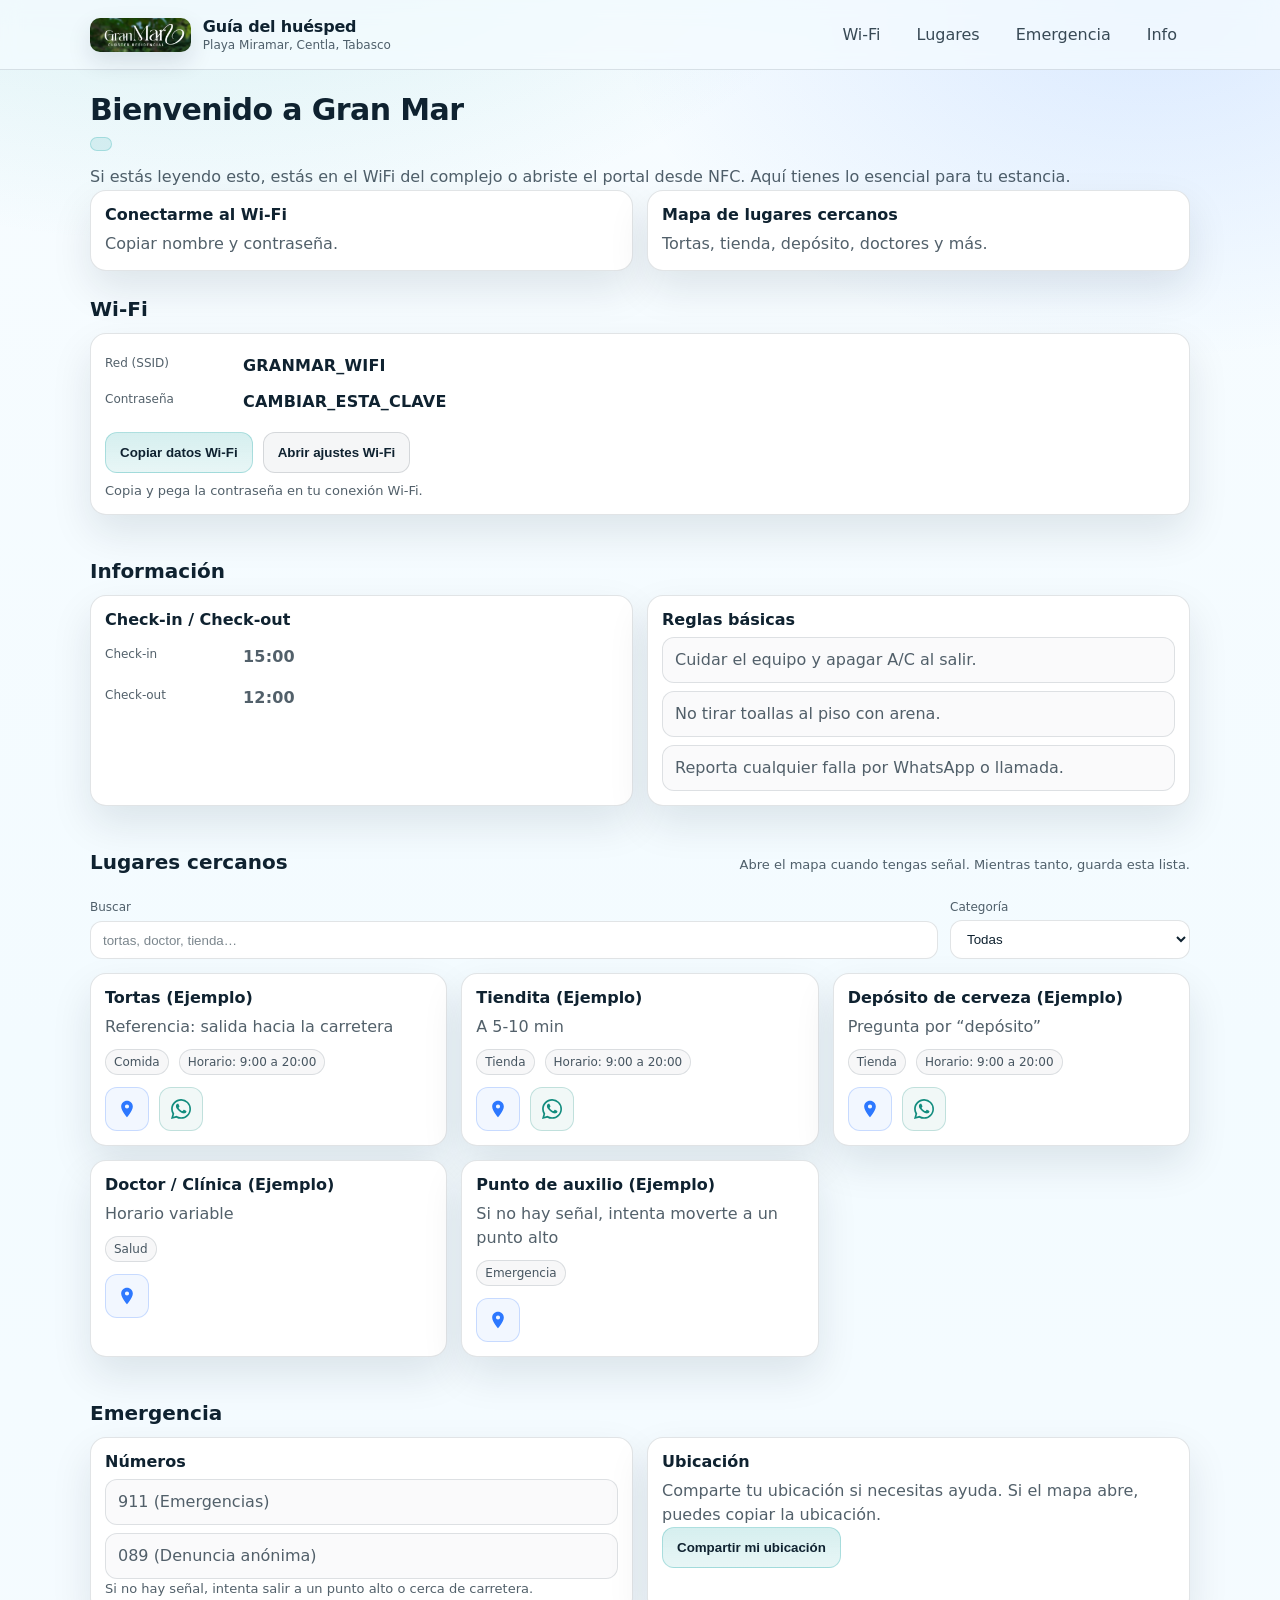
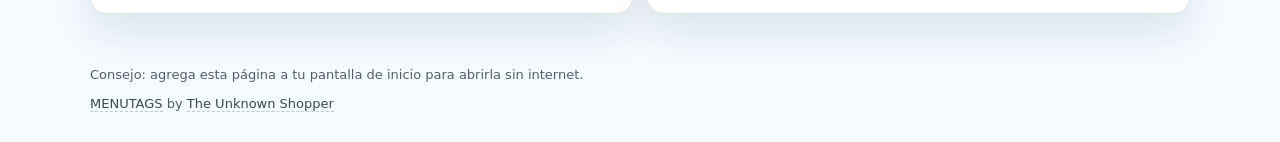
==== index.html @ a17c612d "¨1st¨" ====
<!doctype html>
<html lang="es">
  <head>
    <meta charset="UTF-8" />
    <meta name="viewport" content="width=device-width, initial-scale=1" />
    <meta name="theme-color" content="#0b1f2a" />
    <title>Gran Mar | Guía del Huésped</title>
    <link rel="manifest" href="./manifest.webmanifest" />
    <link rel="stylesheet" href="./style.css" />
  </head>
  <body>
    <header class="topbar">
      <div class="container">
        <div class="brand">
          <img class="brand__logo" src="./img/logo.png" alt="Gran Mar" />
          <div class="brand__text">
            <div class="brand__title">Guía del huésped</div>
            <div class="brand__subtitle">Playa Miramar, Centla, Tabasco</div>
          </div>
        </div>
        <nav class="nav">
          <a href="#wifi">Wi-Fi</a>
          <a href="#lugares">Lugares</a>
          <a href="#emergencia">Emergencia</a>
          <a href="#info">Info</a>
        </nav>
      </div>
    </header>

    <main class="container">
      <section class="hero" aria-label="Bienvenida">
        <h1>Bienvenido a Gran Mar</h1>
        <div id="roomBadge" class="badge" hidden></div>
        <p>
          Si estás leyendo esto, estás en el WiFi del complejo o abriste el portal desde NFC.
          Aquí tienes lo esencial para tu estancia.
        </p>
        <div class="grid grid--2">
          <a class="card card--cta" href="#wifi">
            <div class="card__title">Conectarme al Wi-Fi</div>
            <div class="card__text">Copiar nombre y contraseña.</div>
          </a>
          <a class="card card--cta" href="#lugares">
            <div class="card__title">Mapa de lugares cercanos</div>
            <div class="card__text">Tortas, tienda, depósito, doctores y más.</div>
          </a>
        </div>
      </section>

      <section id="wifi" class="section" aria-label="Wi-Fi">
        <h2>Wi-Fi</h2>
        <div class="card">
          <div>
            <div class="kv">
              <div class="kv__k">Red (SSID)</div>
              <div class="kv__v" id="wifiSsid">GRANMAR_WIFI</div>
            </div>
            <div class="kv">
              <div class="kv__k">Contraseña</div>
              <div class="kv__v" id="wifiPass">CAMBIAR_ESTA_CLAVE</div>
            </div>
            <div class="actions">
              <button class="btn" id="copyWifiBtn" type="button">Copiar datos Wi‑Fi</button>
              <button class="btn btn--secondary" id="openWifiSettingsBtn" type="button">Abrir ajustes Wi‑Fi</button>
            </div>
            <div class="muted" id="wifiHint">
              Copia y pega la contraseña en tu conexión Wi‑Fi.
            </div>
          </div>
        </div>
      </section>

      <section id="info" class="section" aria-label="Información">
        <h2>Información</h2>
        <div class="grid grid--2">
          <div class="card">
            <div class="card__title">Check‑in / Check‑out</div>
            <div class="card__text">
              <div class="kv">
                <div class="kv__k">Check‑in</div>
                <div class="kv__v">15:00</div>
              </div>
              <div class="kv">
                <div class="kv__k">Check‑out</div>
                <div class="kv__v">12:00</div>
              </div>
            </div>
          </div>
          <div class="card">
            <div class="card__title">Reglas básicas</div>
            <div class="card__text">
              <div class="list">
                <div class="list__item">Cuidar el equipo y apagar A/C al salir.</div>
                <div class="list__item">No tirar toallas al piso con arena.</div>
                <div class="list__item">Reporta cualquier falla por WhatsApp o llamada.</div>
              </div>
            </div>
          </div>
        </div>
      </section>

      <section id="lugares" class="section" aria-label="Lugares cercanos">
        <div class="section__head">
          <h2>Lugares cercanos</h2>
          <div class="muted">Abre el mapa cuando tengas señal. Mientras tanto, guarda esta lista.</div>
        </div>

        <div class="controls">
          <label class="control">
            <span class="control__label">Buscar</span>
            <input id="searchInput" type="search" placeholder="tortas, doctor, tienda…" autocomplete="off" />
          </label>
          <label class="control">
            <span class="control__label">Categoría</span>
            <select id="categorySelect">
              <option value="">Todas</option>
            </select>
          </label>
        </div>

        <div id="placesList" class="grid grid--cards" aria-live="polite"></div>
      </section>

      <section id="emergencia" class="section" aria-label="Emergencia">
        <h2>Emergencia</h2>
        <div class="grid grid--2">
          <div class="card">
            <div class="card__title">Números</div>
            <div class="card__text">
              <div class="list">
                <a class="list__item" href="tel:911">911 (Emergencias)</a>
                <a class="list__item" href="tel:089">089 (Denuncia anónima)</a>
              </div>
            </div>
            <div class="muted">Si no hay señal, intenta salir a un punto alto o cerca de carretera.</div>
          </div>
          <div class="card">
            <div class="card__title">Ubicación</div>
            <div class="card__text">
              Comparte tu ubicación si necesitas ayuda. Si el mapa abre, puedes copiar la ubicación.
            </div>
            <button class="btn" id="shareLocationBtn" type="button">Compartir mi ubicación</button>
            <div class="muted" id="shareLocationHint"></div>
          </div>
        </div>
      </section>

      <footer class="footer">
        <div class="muted">
          Consejo: agrega esta página a tu pantalla de inicio para abrirla sin internet.
        </div>
        <div class="muted footer__credits">
          <a href="https://menutags.unknownshoppers.com" target="_blank" rel="noreferrer">MENUTAGS</a>
          by
          <a href="https://unknownshoppers.com" target="_blank" rel="noreferrer">The Unknown Shopper</a>
        </div>
      </footer>
    </main>

    <script src="./script.js"></script>
  </body>
</html>
---- style.css ----
* {
    margin: 0;
    padding: 0;
    box-sizing: border-box;
}

:root {
  --bg: #f5fbff;
  --panel: #ffffff;
  --text: #0f2230;
  --muted: rgba(15, 34, 48, 0.72);
  --border: rgba(15, 34, 48, 0.12);
  --shadow: 0 18px 40px rgba(2, 28, 48, 0.10);
  --radius: 16px;
  --accent: #1aa6a6;
  --accent2: #2d78ff;
  --accentSoft: rgba(26, 166, 166, 0.12);
}

html, body {
  margin: 0;
  padding: 0;
  font-family: ui-sans-serif, system-ui, -apple-system, Segoe UI, Roboto, Helvetica, Arial;
  background:
    radial-gradient(1200px 700px at 15% -10%, rgba(26, 166, 166, 0.18), transparent 60%),
    radial-gradient(900px 600px at 90% 0%, rgba(45, 120, 255, 0.14), transparent 60%),
    linear-gradient(180deg, #f7fcff, #f3fbff 60%, #f5fbff);
  color: var(--text);
}

body {
  position: relative;
  overflow-x: hidden;
}

body::before,
body::after {
  content: "";
  position: fixed;
  inset: -20vmax;
  z-index: -1;
  pointer-events: none;
  will-change: transform, border-radius;
  filter: blur(40px);
  opacity: 0.55;
}

body::before {
  background: radial-gradient(circle at 30% 30%, rgba(26, 166, 166, 0.55), transparent 55%),
    radial-gradient(circle at 70% 60%, rgba(45, 120, 255, 0.42), transparent 55%);
  animation: morphA 18s ease-in-out infinite;
}

body::after {
  background: radial-gradient(circle at 40% 70%, rgba(255, 189, 89, 0.45), transparent 55%),
    radial-gradient(circle at 80% 20%, rgba(26, 166, 166, 0.35), transparent 55%);
  animation: morphB 22s ease-in-out infinite;
  opacity: 0.35;
}

@keyframes morphA {
  0% {
    transform: translate3d(-4%, -2%, 0) scale(0.98) rotate(0deg);
    border-radius: 42% 58% 62% 38% / 40% 35% 65% 60%;
  }
  35% {
    transform: translate3d(6%, 2%, 0) scale(1.05) rotate(10deg);
    border-radius: 60% 40% 34% 66% / 55% 62% 38% 45%;
  }
  70% {
    transform: translate3d(2%, 7%, 0) scale(1.02) rotate(-6deg);
    border-radius: 35% 65% 58% 42% / 58% 40% 60% 42%;
  }
  100% {
    transform: translate3d(-4%, -2%, 0) scale(0.98) rotate(0deg);
    border-radius: 42% 58% 62% 38% / 40% 35% 65% 60%;
  }
}

@keyframes morphB {
  0% {
    transform: translate3d(8%, 6%, 0) scale(1.02) rotate(0deg);
    border-radius: 58% 42% 45% 55% / 55% 40% 60% 45%;
  }
  45% {
    transform: translate3d(-2%, 3%, 0) scale(1.07) rotate(-12deg);
    border-radius: 40% 60% 62% 38% / 42% 60% 40% 58%;
  }
  80% {
    transform: translate3d(4%, -4%, 0) scale(1.03) rotate(8deg);
    border-radius: 62% 38% 40% 60% / 60% 48% 52% 40%;
  }
  100% {
    transform: translate3d(8%, 6%, 0) scale(1.02) rotate(0deg);
    border-radius: 58% 42% 45% 55% / 55% 40% 60% 45%;
  }
}

@media (prefers-reduced-motion: reduce) {
  body::before,
  body::after {
    animation: none;
  }
}

a { color: inherit; }

.container {
  width: min(1100px, calc(100% - 32px));
  margin: 0 auto;
}

@supports (padding: max(0px)) {
  .container {
    width: min(
      1100px,
      calc(100% - max(16px, env(safe-area-inset-left)) - max(16px, env(safe-area-inset-right)))
    );
  }
}

.topbar {
  position: sticky;
  top: 0;
  z-index: 10;
  backdrop-filter: blur(10px);
  background: rgba(245, 251, 255, 0.75);
  border-bottom: 1px solid var(--border);
}

.topbar .container {
  display: flex;
  align-items: center;
  justify-content: space-between;
  gap: 16px;
  padding: 14px 0;
}

@media (max-width: 620px) {
  .topbar .container {
    align-items: flex-start;
    flex-direction: column;
    gap: 10px;
    padding: 12px 0;
  }
}

.brand__title {
  font-weight: 850;
  letter-spacing: -0.2px;
  font-size: 16px;
}

.brand__subtitle {
  color: var(--muted);
  font-size: 12px;
  margin-top: 2px;
}

.brand {
  display: flex;
  align-items: center;
  gap: 12px;
}

.brand__text {
  display: grid;
}

.brand__logo {
  height: 34px;
  width: auto;
  border-radius: 10px;
  box-shadow: 0 10px 25px rgba(2, 28, 48, 0.12);
}

.nav {
  display: flex;
  gap: 10px;
  flex-wrap: wrap;
  justify-content: flex-end;
}

@media (max-width: 620px) {
  .nav {
    width: 100%;
    flex-wrap: nowrap;
    overflow-x: auto;
    -webkit-overflow-scrolling: touch;
    padding-bottom: 6px;
  }

  .nav a {
    white-space: nowrap;
  }
}

.nav a {
  text-decoration: none;
  padding: 10px 12px;
  border: 1px solid transparent;
  border-radius: 999px;
  color: rgba(15, 34, 48, 0.82);
}

.nav a:hover {
  border-color: var(--border);
  background: rgba(15, 34, 48, 0.04);
}

.hero { padding: 22px 0 4px; }

.hero h1 {
  margin: 0;
  font-size: 30px;
  letter-spacing: -0.6px;
}

.hero p {
  margin: 10px 0 0;
  color: var(--muted);
  line-height: 1.55;
}

.badge {
  display: inline-flex;
  align-items: center;
  justify-content: center;
  margin-top: 10px;
  padding: 6px 10px;
  border-radius: 999px;
  border: 1px solid rgba(26, 166, 166, 0.26);
  background: var(--accentSoft);
  font-weight: 800;
  letter-spacing: 0.2px;
  width: fit-content;
}

.section { padding: 22px 0; }

.section h2 {
  margin: 0 0 12px;
  font-size: 20px;
}

.section__head {
  display: flex;
  align-items: baseline;
  justify-content: space-between;
  gap: 12px;
  flex-wrap: wrap;
}

.grid {
  display: grid;
  gap: 14px;
}

.grid--2 { grid-template-columns: repeat(2, minmax(0, 1fr)); }
.grid--cards { grid-template-columns: repeat(3, minmax(0, 1fr)); }

@media (max-width: 860px) {
  .grid--cards { grid-template-columns: repeat(2, minmax(0, 1fr)); }
}

@media (max-width: 620px) {
  .grid--2 { grid-template-columns: 1fr; }
  .grid--cards { grid-template-columns: 1fr; }
  .brand__subtitle { display: none; }
}

.card {
  display: block;
  text-decoration: none;
  border: 1px solid var(--border);
  background: var(--panel);
  border-radius: var(--radius);
  box-shadow: var(--shadow);
  padding: 14px;
}

@media (max-width: 620px) {
  .card {
    padding: 14px;
  }
}

.card--cta {
  position: relative;
  overflow: hidden;
}

.card--cta:hover {
  border-color: rgba(26, 166, 166, 0.45);
  box-shadow: 0 22px 50px rgba(2, 28, 48, 0.12);
}

.card__title {
  font-weight: 750;
  font-size: 16px;
}

.card__text {
  margin-top: 8px;
  color: var(--muted);
  line-height: 1.5;
}

.muted {
  color: var(--muted);
  font-size: 13px;
  line-height: 1.5;
}

.center { text-align: center; }

.kv {
  display: grid;
  grid-template-columns: 130px 1fr;
  gap: 8px;
  padding: 8px 0;
  border-bottom: 1px dashed rgba(255, 255,  255, 0.12);
}

.kv:last-child { border-bottom: 0; }

.kv__k { color: var(--muted); font-size: 12px; }
.kv__v { font-weight: 700; letter-spacing: 0.2px; }

.controls {
  display: grid;
  grid-template-columns: 1fr 240px;
  gap: 12px;
  margin: 14px 0;
}

@media (max-width: 620px) {
  .controls { grid-template-columns: 1fr; }
}

.control { display: grid; gap: 6px; }
.control__label { color: var(--muted); font-size: 12px; }

input[type="search"], select {
  width: 100%;
  border: 1px solid var(--border);
  border-radius: 12px;
  padding: 10px 12px;
  background: #ffffff;
  color: var(--text);
  outline: none;
}

.actions {
  display: flex;
  gap: 10px;
  flex-wrap: wrap;
  margin: 12px 0 8px;
}

@media (max-width: 620px) {
  .actions {
    flex-direction: column;
    align-items: stretch;
  }
}

input[type="search"]::placeholder { color: rgba(15, 34, 48, 0.55); }

select option { color: #0b1f2a; }

.btn {
  appearance: none;
  border: 1px solid rgba(26, 166, 166, 0.28);
  background: linear-gradient(180deg, rgba(26, 166, 166, 0.18), rgba(26, 166, 166, 0.10));
  color: var(--text);
  padding: 12px 14px;
  border-radius: 12px;
  font-weight: 700;
  cursor: pointer;
}

@media (max-width: 620px) {
  .btn {
    width: 100%;
  }
}

.btn--secondary {
  border-color: rgba(15, 34, 48, 0.14);
  background: rgba(2, 28, 48, 0.04);
}

.btn:hover { border-color: rgba(57, 198, 198, 0.55); }

.list { display: grid; gap: 8px; }

.list__item {
  padding: 10px 12px;
  border: 1px solid var(--border);
  border-radius: 12px;
  text-decoration: none;
  background: rgba(2, 28, 48, 0.02);
}

@media (max-width: 620px) {
  .list__item {
    display: block;
    text-align: center;
    padding: 12px 14px;
  }
}

.list__item:hover { background: rgba(255, 255, 255, 0.06); }

.place__meta {
  display: flex;
  gap: 10px;
  flex-wrap: wrap;
  margin-top: 10px;
}

.place__actions {
  display: flex;
  gap: 10px;
  margin-top: 12px;
}

.icon-btn {
  display: inline-flex;
  align-items: center;
  justify-content: center;
  width: 44px;
  height: 44px;
  border-radius: 12px;
  border: 1px solid var(--border);
  background: rgba(2, 28, 48, 0.02);
  text-decoration: none;
  color: rgba(15, 34, 48, 0.85);
}

.icon-btn:hover {
  background: rgba(2, 28, 48, 0.04);
}

.icon-btn--wa {
  color: #128c7e;
  border-color: rgba(18, 140, 126, 0.22);
  background: rgba(18, 140, 126, 0.06);
}

.icon-btn--wa:hover {
  background: rgba(18, 140, 126, 0.10);
}

.icon-btn--maps {
  color: var(--accent2);
  border-color: rgba(45, 120, 255, 0.22);
  background: rgba(45, 120, 255, 0.06);
}

.icon-btn--maps:hover {
  background: rgba(45, 120, 255, 0.10);
}

@media (max-width: 620px) {
  .place__actions {
    gap: 12px;
  }

  .icon-btn {
    width: 52px;
    height: 52px;
  }
}

.tag {
  font-size: 12px;
  padding: 5px 8px;
  border-radius: 999px;
  border: 1px solid var(--border);
  background: rgba(2, 28, 48, 0.03);
  color: rgba(15, 34, 48, 0.76);
}

.footer {
  padding: 18px 0 28px;
  border-top: 1px solid rgba(255, 255, 255, 0.12);
  margin-top: 10px;
}

.footer__credits {
  margin-top: 10px;
}

.footer__credits a {
  color: rgba(15, 34, 48, 0.82);
  text-decoration: none;
  border-bottom: 1px dashed rgba(15, 34, 48, 0.22);
}

.footer__credits a:hover {
  border-bottom-color: rgba(15, 34, 48, 0.38);
}
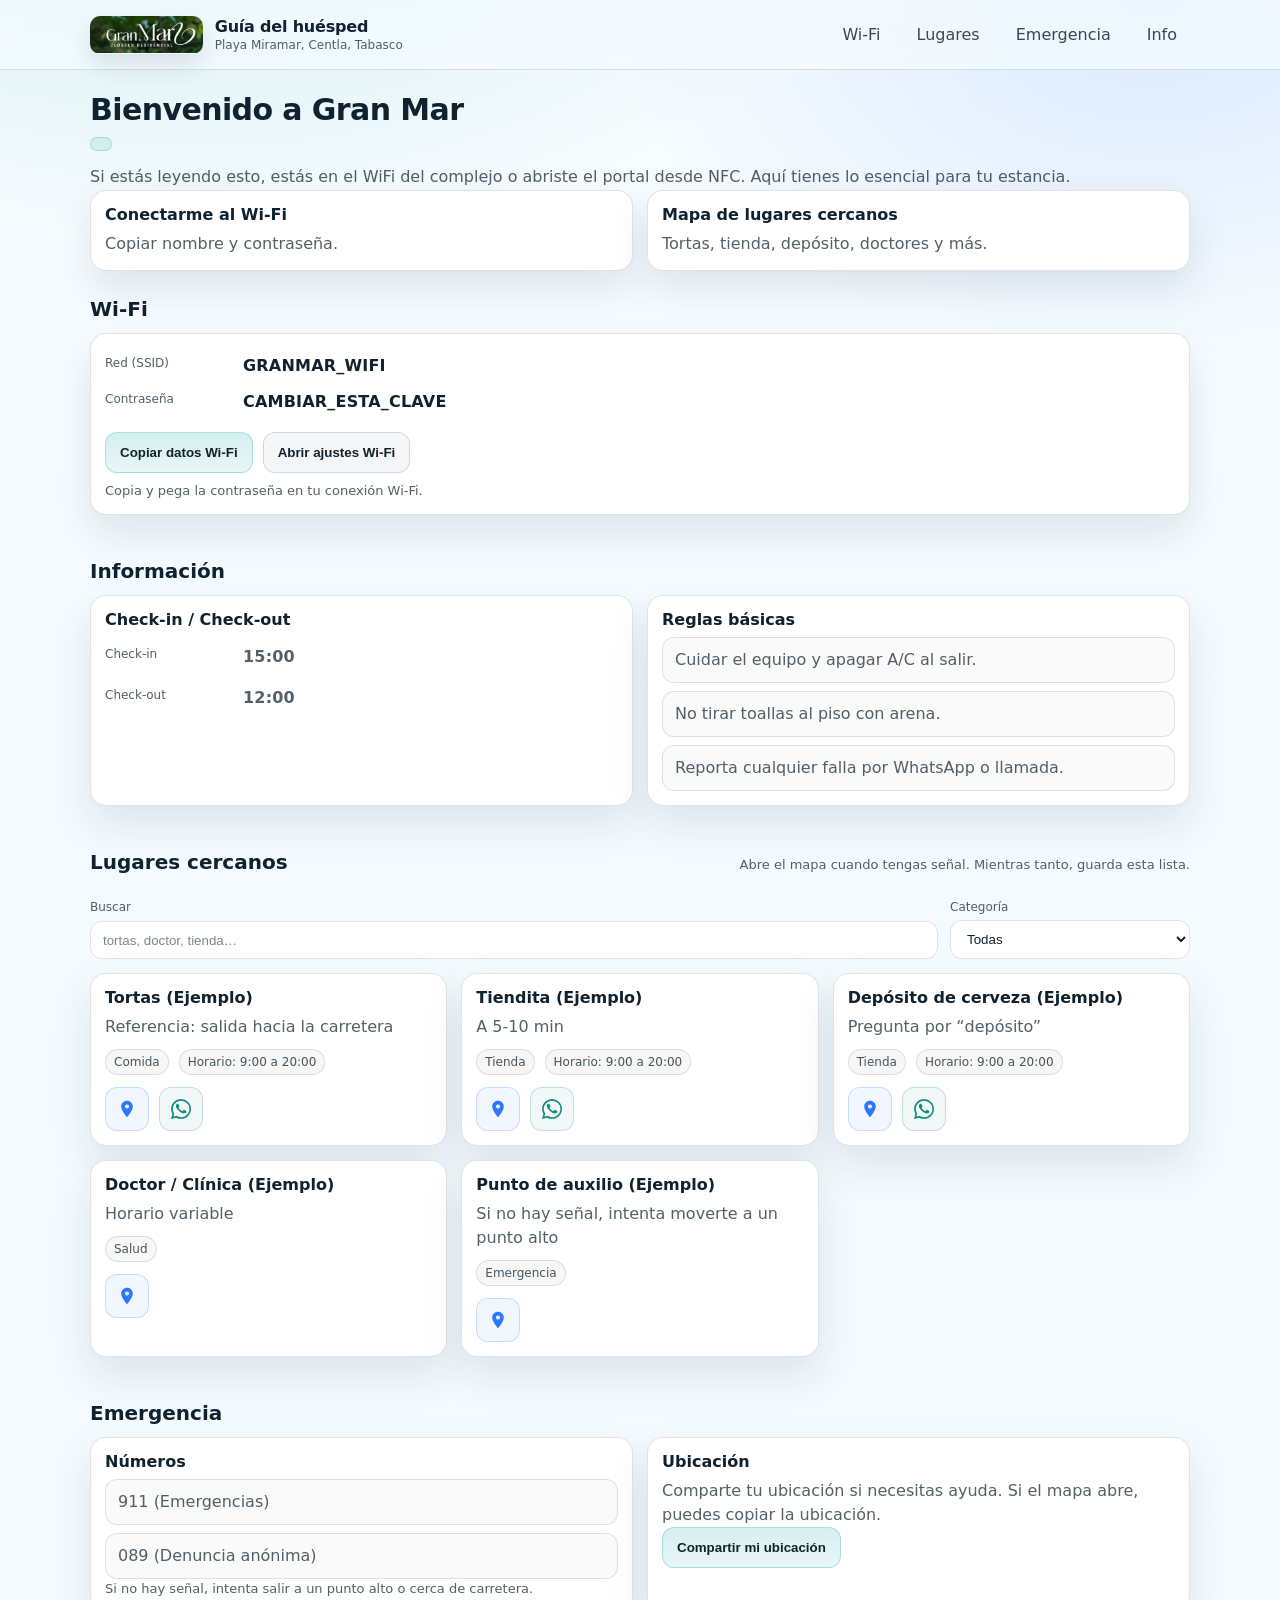
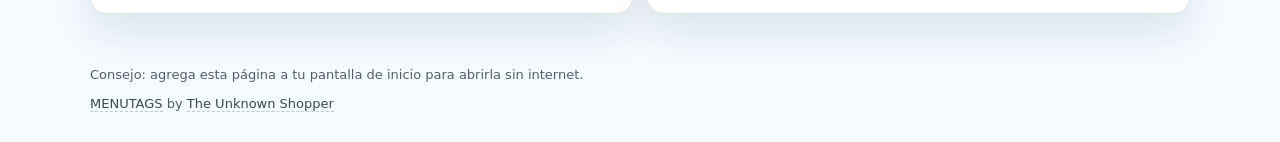
==== commit 04802243: "¨2nd¨" ====
--- a/index.html
+++ b/index.html
@@ -6,6 +6,17 @@
     <meta name="viewport" content="width=device-width, initial-scale=1" />
     <meta name="theme-color" content="#0b1f2a" />
     <title>Gran Mar | Guía del Huésped</title>
+
+    <meta property="og:title" content="Gran Mar | Guía del Huésped" />
+    <meta property="og:description" content="Información del huésped, Wi‑Fi y lugares cercanos." />
+    <meta property="og:type" content="website" />
+    <meta property="og:image" content="https://REEMPLAZAR-DOMINIO/img/logo.png" />
+    <meta property="og:url" content="https://REEMPLAZAR-DOMINIO/" />
+    <meta name="twitter:card" content="summary_large_image" />
+    <meta name="twitter:title" content="Gran Mar | Guía del Huésped" />
+    <meta name="twitter:description" content="Información del huésped, Wi‑Fi y lugares cercanos." />
+    <meta name="twitter:image" content="https://REEMPLAZAR-DOMINIO/img/logo.png" />
+
     <link rel="manifest" href="./manifest.webmanifest" />
     <link rel="stylesheet" href="./style.css" />
   </head>
--- a/style.css
+++ b/style.css
@@ -168,10 +168,22 @@
 }
 
 .brand__logo {
-  height: 34px;
+  height: clamp(28px, 5vw, 38px);
   width: auto;
+  max-width: 160px;
+  object-fit: contain;
   border-radius: 10px;
   box-shadow: 0 10px 25px rgba(2, 28, 48, 0.12);
+}
+
+@media (max-width: 620px) {
+  .brand {
+    width: 100%;
+  }
+
+  .brand__logo {
+    max-width: 220px;
+  }
 }
 
 .nav {
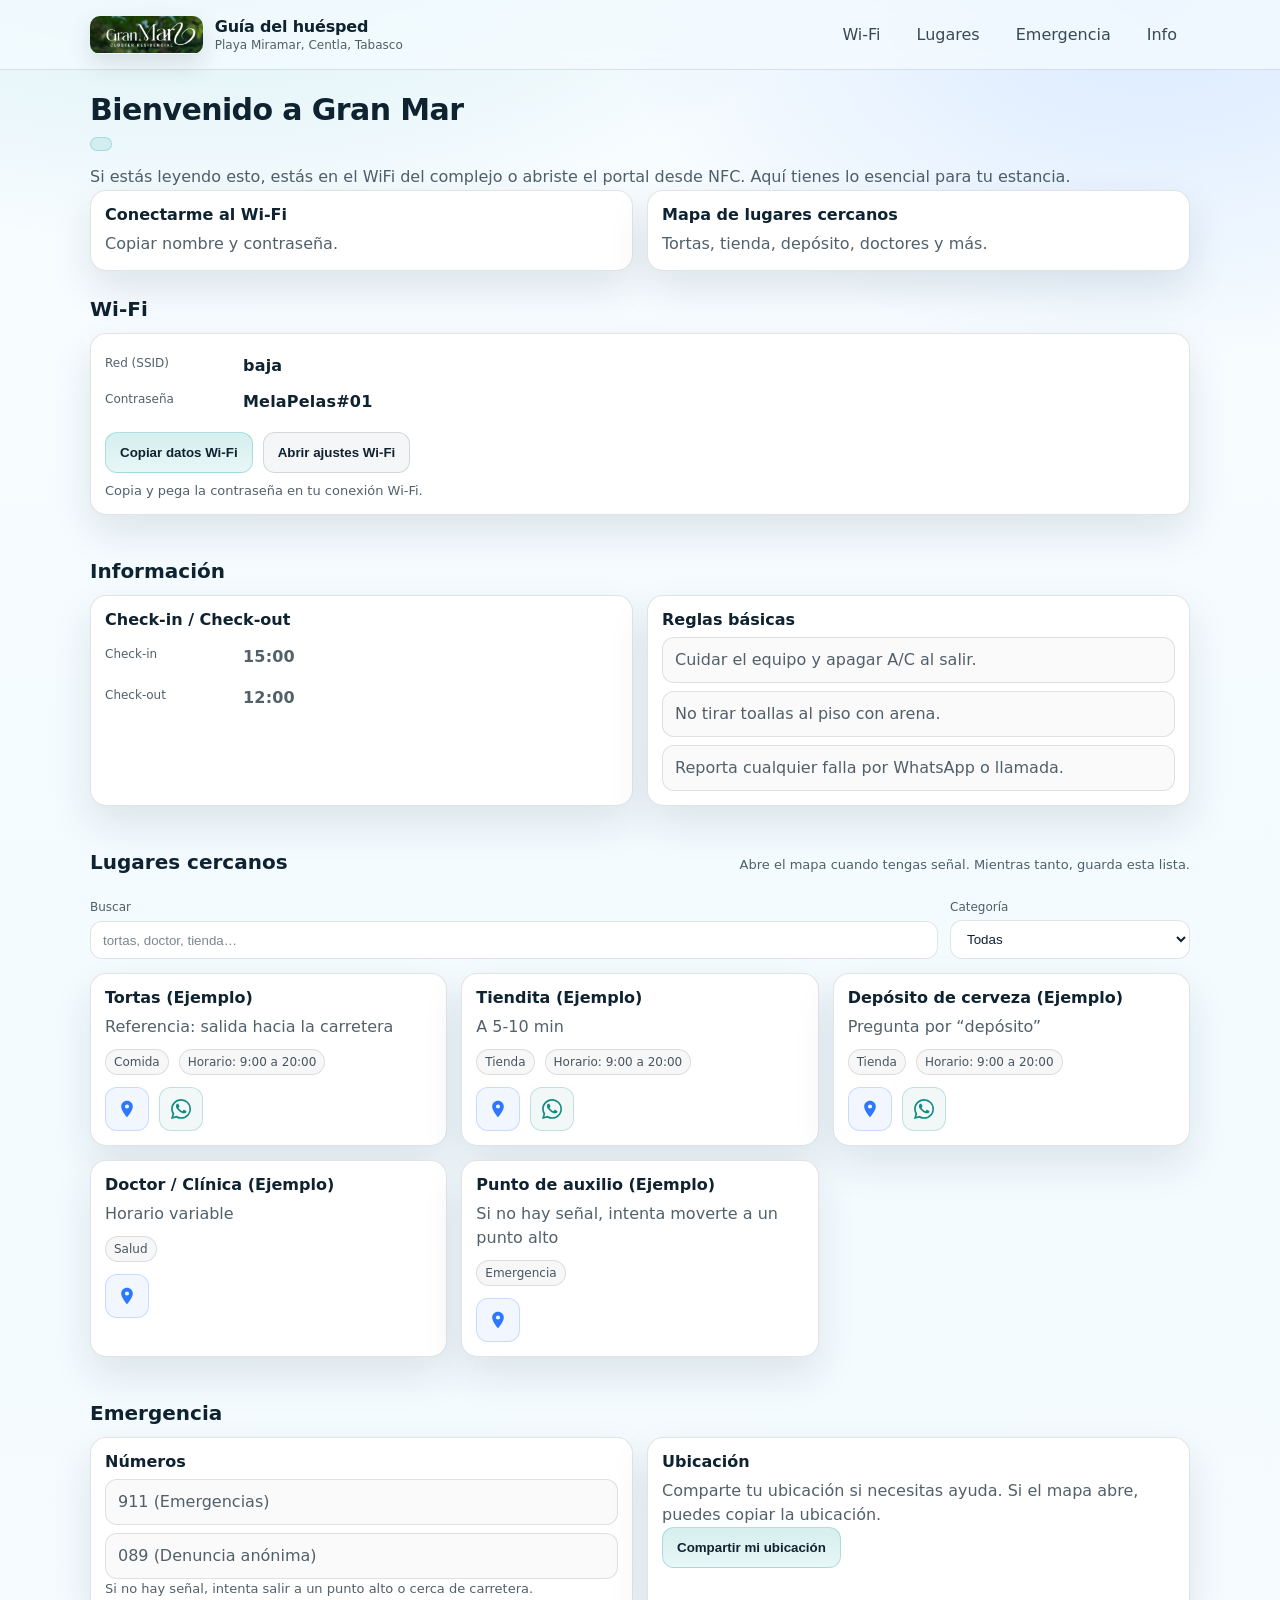
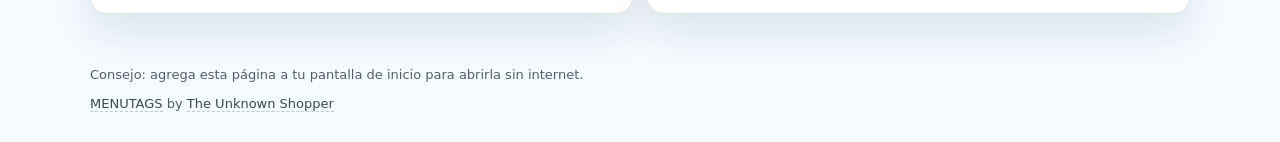
==== commit cc4cd689: "grnmr" ====
--- a/index.html
+++ b/index.html
@@ -65,11 +65,11 @@
           <div>
             <div class="kv">
               <div class="kv__k">Red (SSID)</div>
-              <div class="kv__v" id="wifiSsid">GRANMAR_WIFI</div>
+              <div class="kv__v" id="wifiSsid">baja</div>
             </div>
             <div class="kv">
               <div class="kv__k">Contraseña</div>
-              <div class="kv__v" id="wifiPass">CAMBIAR_ESTA_CLAVE</div>
+              <div class="kv__v" id="wifiPass">MelaPelas#01</div>
             </div>
             <div class="actions">
               <button class="btn" id="copyWifiBtn" type="button">Copiar datos Wi‑Fi</button>
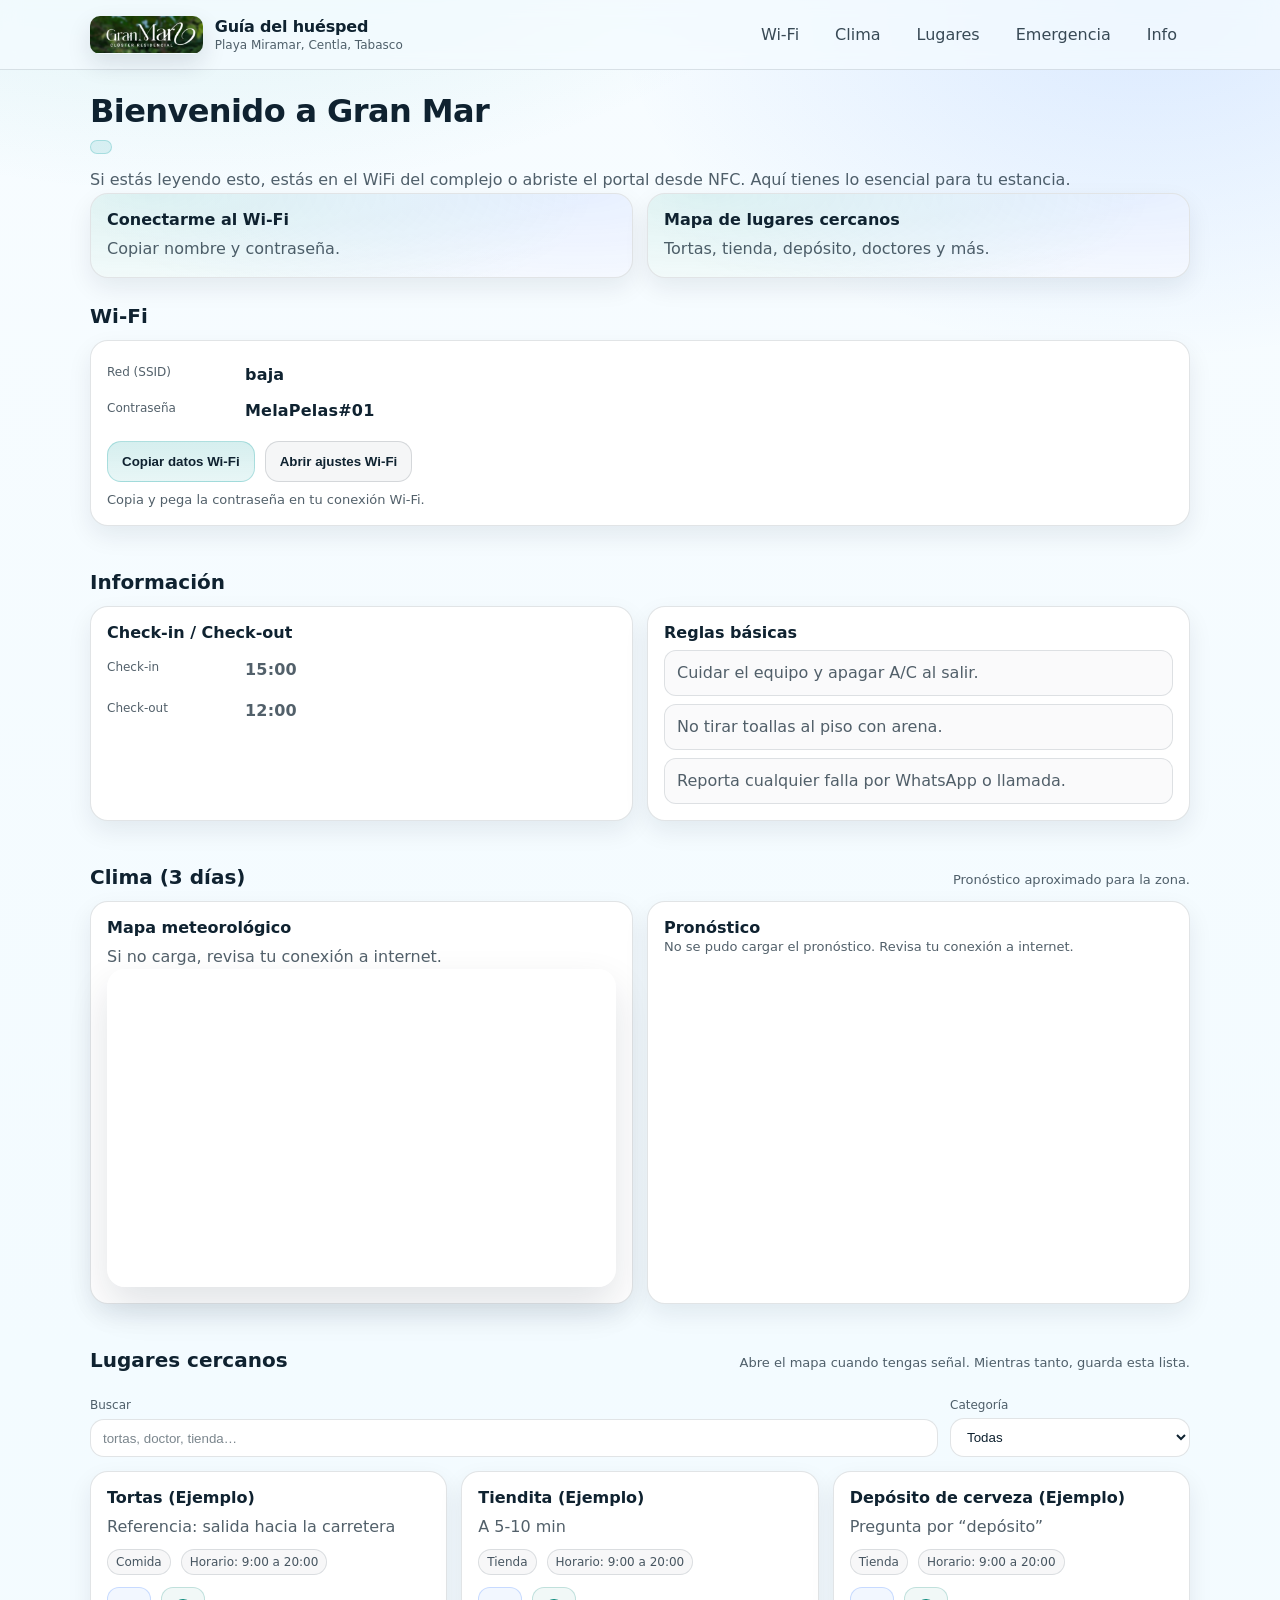
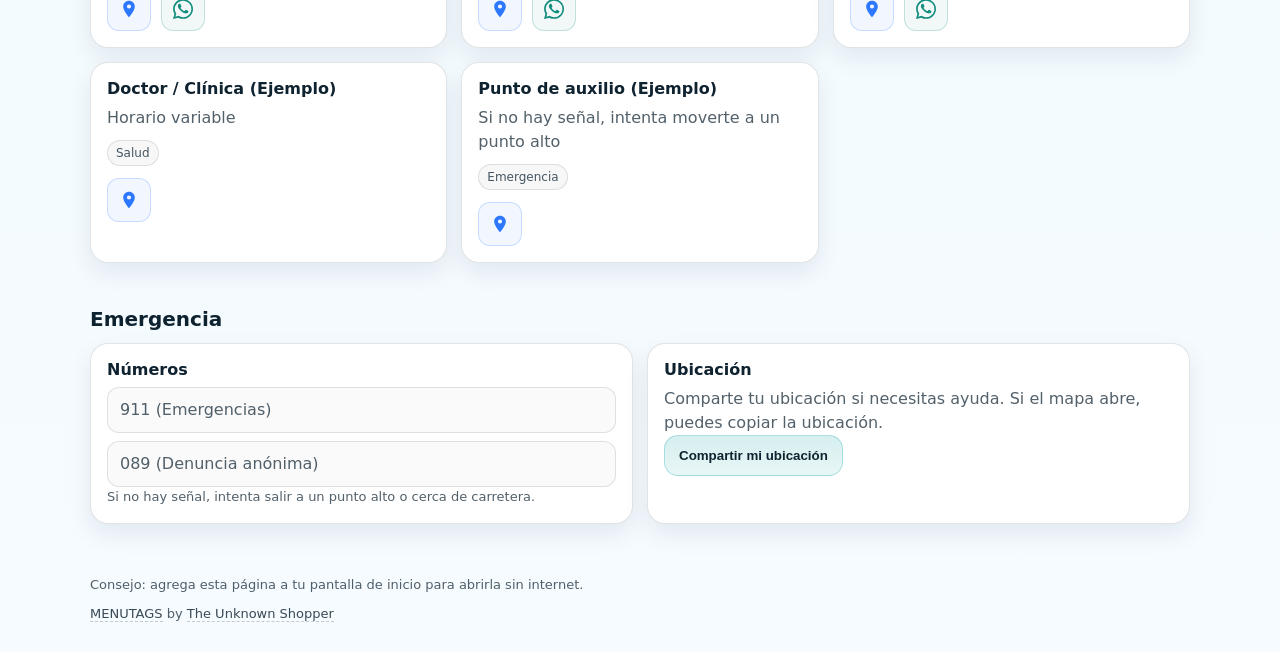
==== commit b1fdf07c: "¨modif¨" ====
--- a/index.html
+++ b/index.html
@@ -10,17 +10,18 @@
     <meta property="og:title" content="Gran Mar | Guía del Huésped" />
     <meta property="og:description" content="Información del huésped, Wi‑Fi y lugares cercanos." />
     <meta property="og:type" content="website" />
-    <meta property="og:image" content="https://REEMPLAZAR-DOMINIO/img/logo.png" />
-    <meta property="og:url" content="https://REEMPLAZAR-DOMINIO/" />
+    <meta property="og:image" content="https://unknownshopper.github.io/granmar/img/insti02.jpeg" />
+    <meta property="og:url" content="https://unknownshopper.github.io/granmar/" />
     <meta name="twitter:card" content="summary_large_image" />
     <meta name="twitter:title" content="Gran Mar | Guía del Huésped" />
     <meta name="twitter:description" content="Información del huésped, Wi‑Fi y lugares cercanos." />
-    <meta name="twitter:image" content="https://REEMPLAZAR-DOMINIO/img/logo.png" />
+    <meta name="twitter:image" content="https://unknownshopper.github.io/granmar/img/insti02.jpeg" />
 
     <link rel="manifest" href="./manifest.webmanifest" />
     <link rel="stylesheet" href="./style.css" />
   </head>
   <body>
+    <div class="parallax-bg" aria-hidden="true"></div>
     <header class="topbar">
       <div class="container">
         <div class="brand">
@@ -32,6 +33,7 @@
         </div>
         <nav class="nav">
           <a href="#wifi">Wi-Fi</a>
+          <a href="#clima">Clima</a>
           <a href="#lugares">Lugares</a>
           <a href="#emergencia">Emergencia</a>
           <a href="#info">Info</a>
@@ -107,6 +109,34 @@
                 <div class="list__item">Reporta cualquier falla por WhatsApp o llamada.</div>
               </div>
             </div>
+          </div>
+        </div>
+      </section>
+
+      <section id="clima" class="section" aria-label="Clima">
+        <div class="section__head">
+          <h2>Clima (3 días)</h2>
+          <div class="muted">Pronóstico aproximado para la zona.</div>
+        </div>
+
+        <div class="grid grid--2">
+          <div class="card">
+            <div class="card__title">Mapa meteorológico</div>
+            <div class="card__text">Si no carga, revisa tu conexión a internet.</div>
+            <div class="embed" aria-label="Mapa meteorológico">
+              <iframe
+                id="weatherMap"
+                title="Mapa meteorológico"
+                loading="lazy"
+                referrerpolicy="no-referrer"
+                allowfullscreen
+              ></iframe>
+            </div>
+          </div>
+          <div class="card">
+            <div class="card__title">Pronóstico</div>
+            <div id="weatherForecast" class="grid grid--cards"></div>
+            <div class="muted" id="weatherHint"></div>
           </div>
         </div>
       </section>
--- a/style.css
+++ b/style.css
@@ -11,7 +11,9 @@
   --muted: rgba(15, 34, 48, 0.72);
   --border: rgba(15, 34, 48, 0.12);
   --shadow: 0 18px 40px rgba(2, 28, 48, 0.10);
-  --radius: 16px;
+  --shadowSoft: 0 10px 24px rgba(2, 28, 48, 0.08);
+  --radius: 18px;
+  --radiusSm: 14px;
   --accent: #1aa6a6;
   --accent2: #2d78ff;
   --accentSoft: rgba(26, 166, 166, 0.12);
@@ -21,6 +23,8 @@
   margin: 0;
   padding: 0;
   font-family: ui-sans-serif, system-ui, -apple-system, Segoe UI, Roboto, Helvetica, Arial;
+  text-rendering: optimizeLegibility;
+  -webkit-font-smoothing: antialiased;
   background:
     radial-gradient(1200px 700px at 15% -10%, rgba(26, 166, 166, 0.18), transparent 60%),
     radial-gradient(900px 600px at 90% 0%, rgba(45, 120, 255, 0.14), transparent 60%),
@@ -31,6 +35,27 @@
 body {
   position: relative;
   overflow-x: hidden;
+}
+
+.parallax-bg {
+  position: fixed;
+  inset: -10vh 0 0 0;
+  z-index: -3;
+  pointer-events: none;
+  background-image:
+    linear-gradient(180deg, rgba(245, 251, 255, 0.78), rgba(245, 251, 255, 0.92) 55%, rgba(245, 251, 255, 0.98)),
+    url('./img/granmaratardecer.webp');
+  background-size: cover;
+  background-position: center;
+  filter: saturate(1.05) contrast(1.02);
+  transform: translate3d(0, 0, 0);
+  will-change: transform;
+}
+
+@media (prefers-reduced-motion: reduce) {
+  .parallax-bg {
+    will-change: auto;
+  }
 }
 
 body::before,
@@ -195,15 +220,25 @@
 
 @media (max-width: 620px) {
   .nav {
+    position: fixed;
+    left: 0;
+    right: 0;
+    bottom: 0;
     width: 100%;
-    flex-wrap: nowrap;
-    overflow-x: auto;
-    -webkit-overflow-scrolling: touch;
-    padding-bottom: 6px;
+    justify-content: space-around;
+    gap: 8px;
+    padding: 10px 12px;
+    background: rgba(245, 251, 255, 0.88);
+    border-top: 1px solid var(--border);
+    backdrop-filter: blur(12px);
   }
 
   .nav a {
     white-space: nowrap;
+  }
+
+  body {
+    padding-bottom: 76px;
   }
 }
 
@@ -224,7 +259,7 @@
 
 .hero h1 {
   margin: 0;
-  font-size: 30px;
+  font-size: 32px;
   letter-spacing: -0.6px;
 }
 
@@ -287,8 +322,8 @@
   border: 1px solid var(--border);
   background: var(--panel);
   border-radius: var(--radius);
-  box-shadow: var(--shadow);
-  padding: 14px;
+  box-shadow: var(--shadowSoft);
+  padding: 16px;
 }
 
 @media (max-width: 620px) {
@@ -300,6 +335,21 @@
 .card--cta {
   position: relative;
   overflow: hidden;
+}
+
+.card--cta::after {
+  content: "";
+  position: absolute;
+  inset: 0;
+  background: radial-gradient(900px 280px at 10% 0%, rgba(26, 166, 166, 0.18), transparent 50%),
+    radial-gradient(900px 280px at 90% 0%, rgba(45, 120, 255, 0.14), transparent 55%);
+  opacity: 0.8;
+  pointer-events: none;
+}
+
+.card--cta > * {
+  position: relative;
+  z-index: 1;
 }
 
 .card--cta:hover {
@@ -356,7 +406,7 @@
 input[type="search"], select {
   width: 100%;
   border: 1px solid var(--border);
-  border-radius: 12px;
+  border-radius: var(--radiusSm);
   padding: 10px 12px;
   background: #ffffff;
   color: var(--text);
@@ -387,7 +437,7 @@
   background: linear-gradient(180deg, rgba(26, 166, 166, 0.18), rgba(26, 166, 166, 0.10));
   color: var(--text);
   padding: 12px 14px;
-  border-radius: 12px;
+  border-radius: var(--radiusSm);
   font-weight: 700;
   cursor: pointer;
 }
@@ -436,6 +486,28 @@
   display: flex;
   gap: 10px;
   margin-top: 12px;
+}
+
+.embed {
+  width: 100%;
+  aspect-ratio: 16 / 10;
+  border-radius: 18px;
+  overflow: hidden;
+  background: rgba(255, 255, 255, 0.6);
+  box-shadow: 0 18px 40px rgba(2, 28, 48, 0.12);
+}
+
+.embed iframe {
+  width: 100%;
+  height: 100%;
+  border: 0;
+}
+
+.forecast__item {
+  display: flex;
+  gap: 10px;
+  flex-wrap: wrap;
+  margin-top: 10px;
 }
 
 .icon-btn {
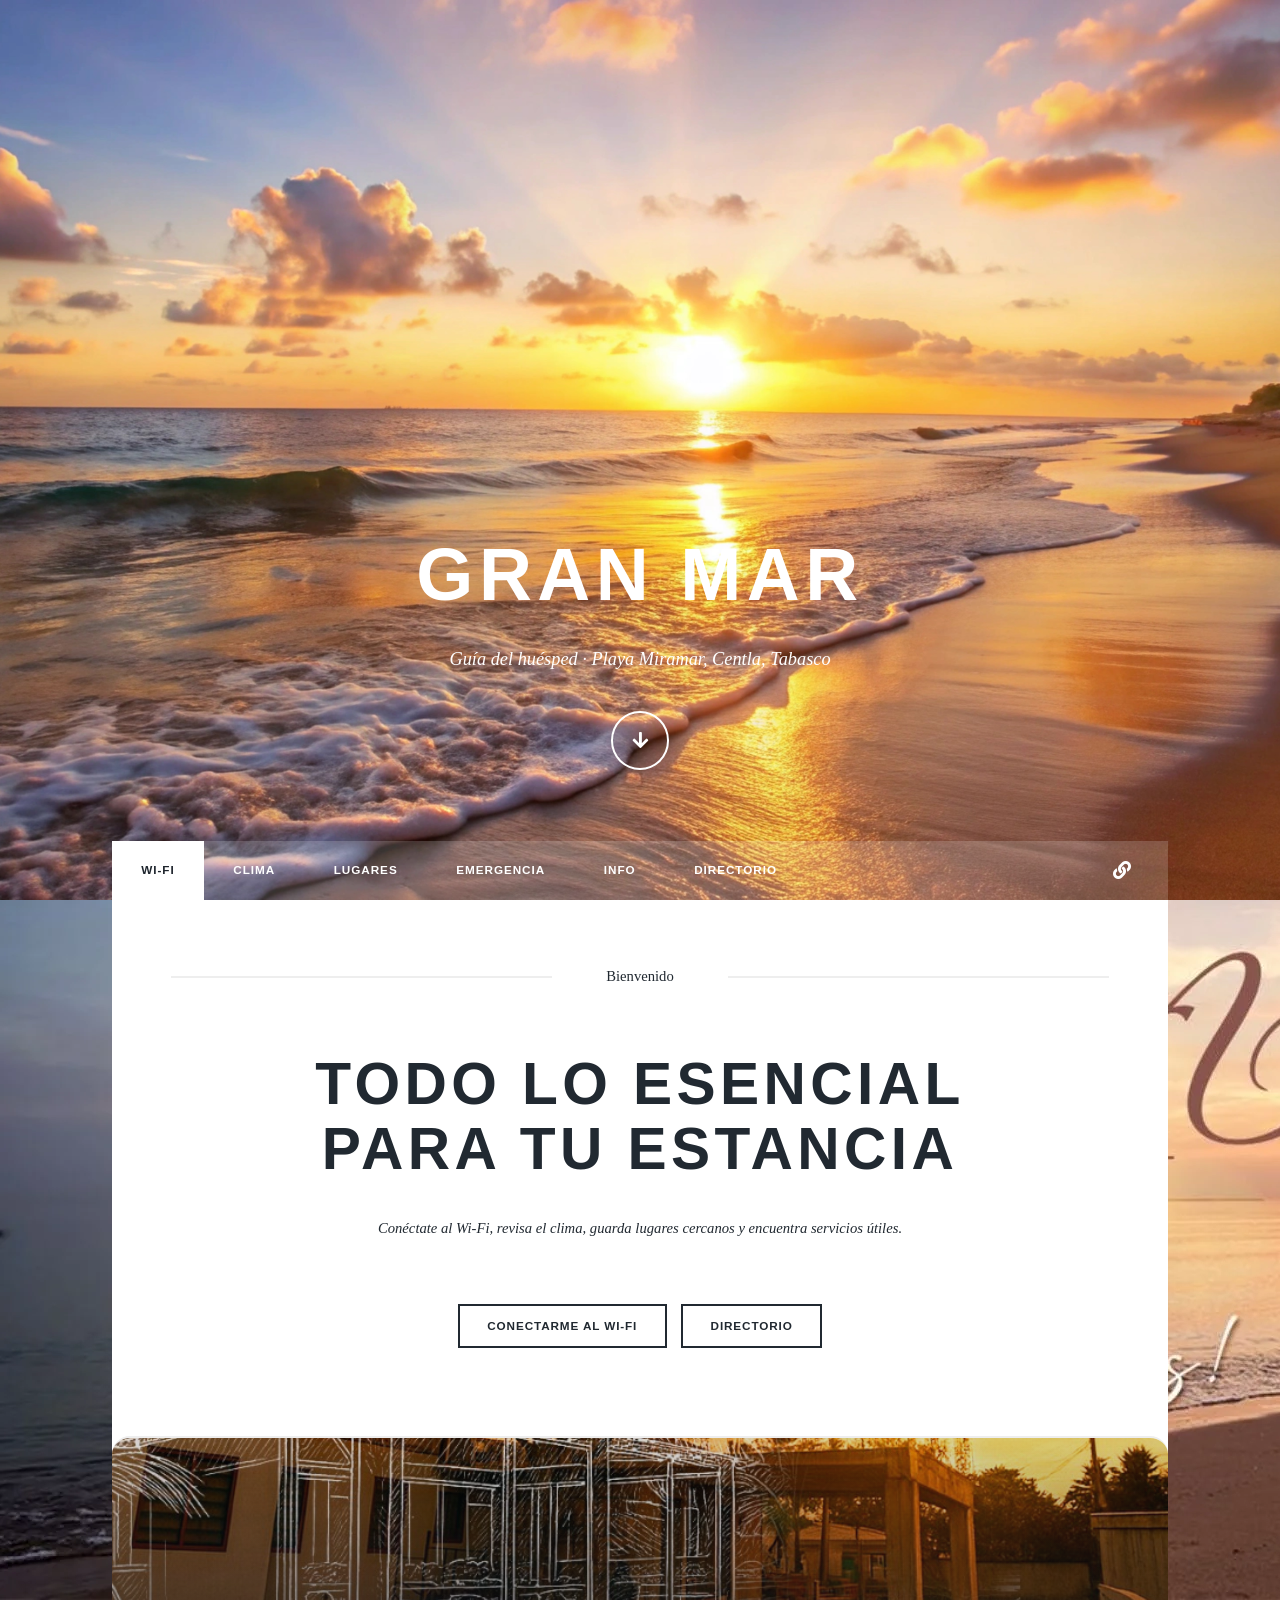
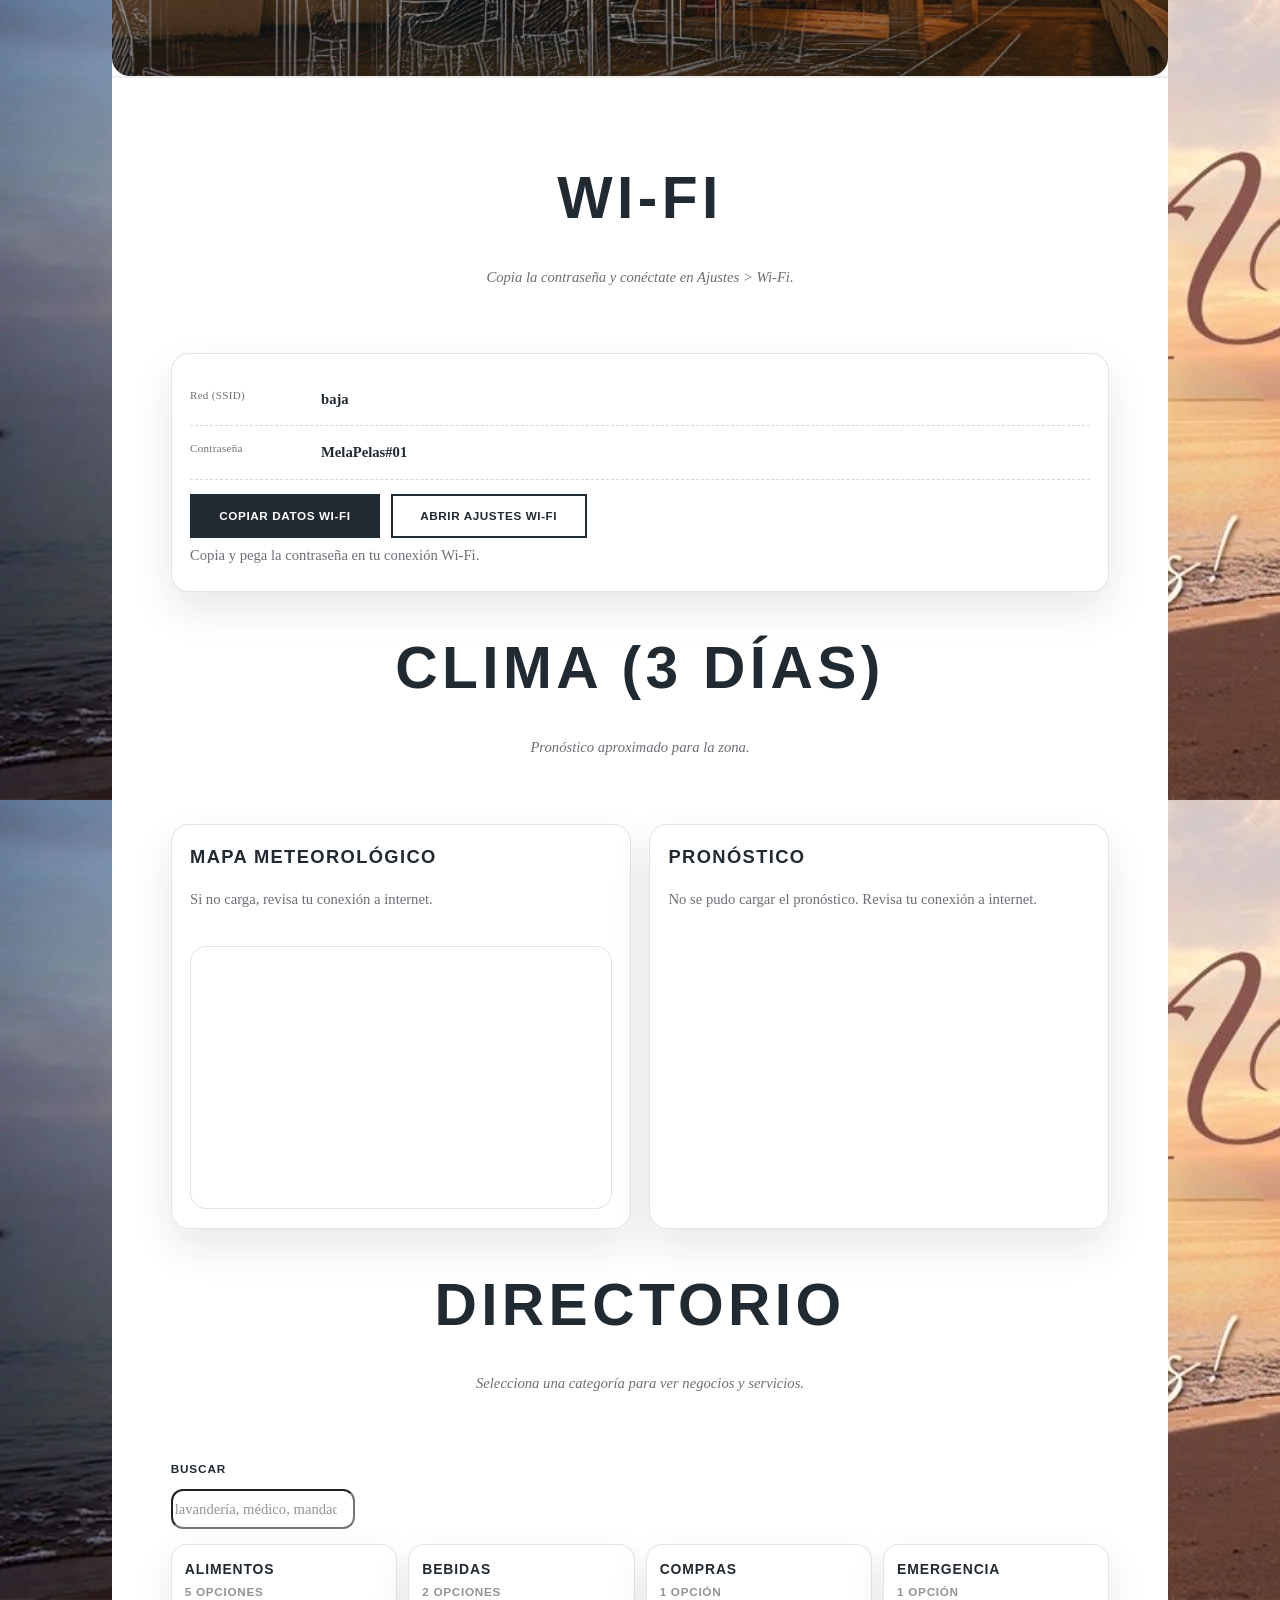
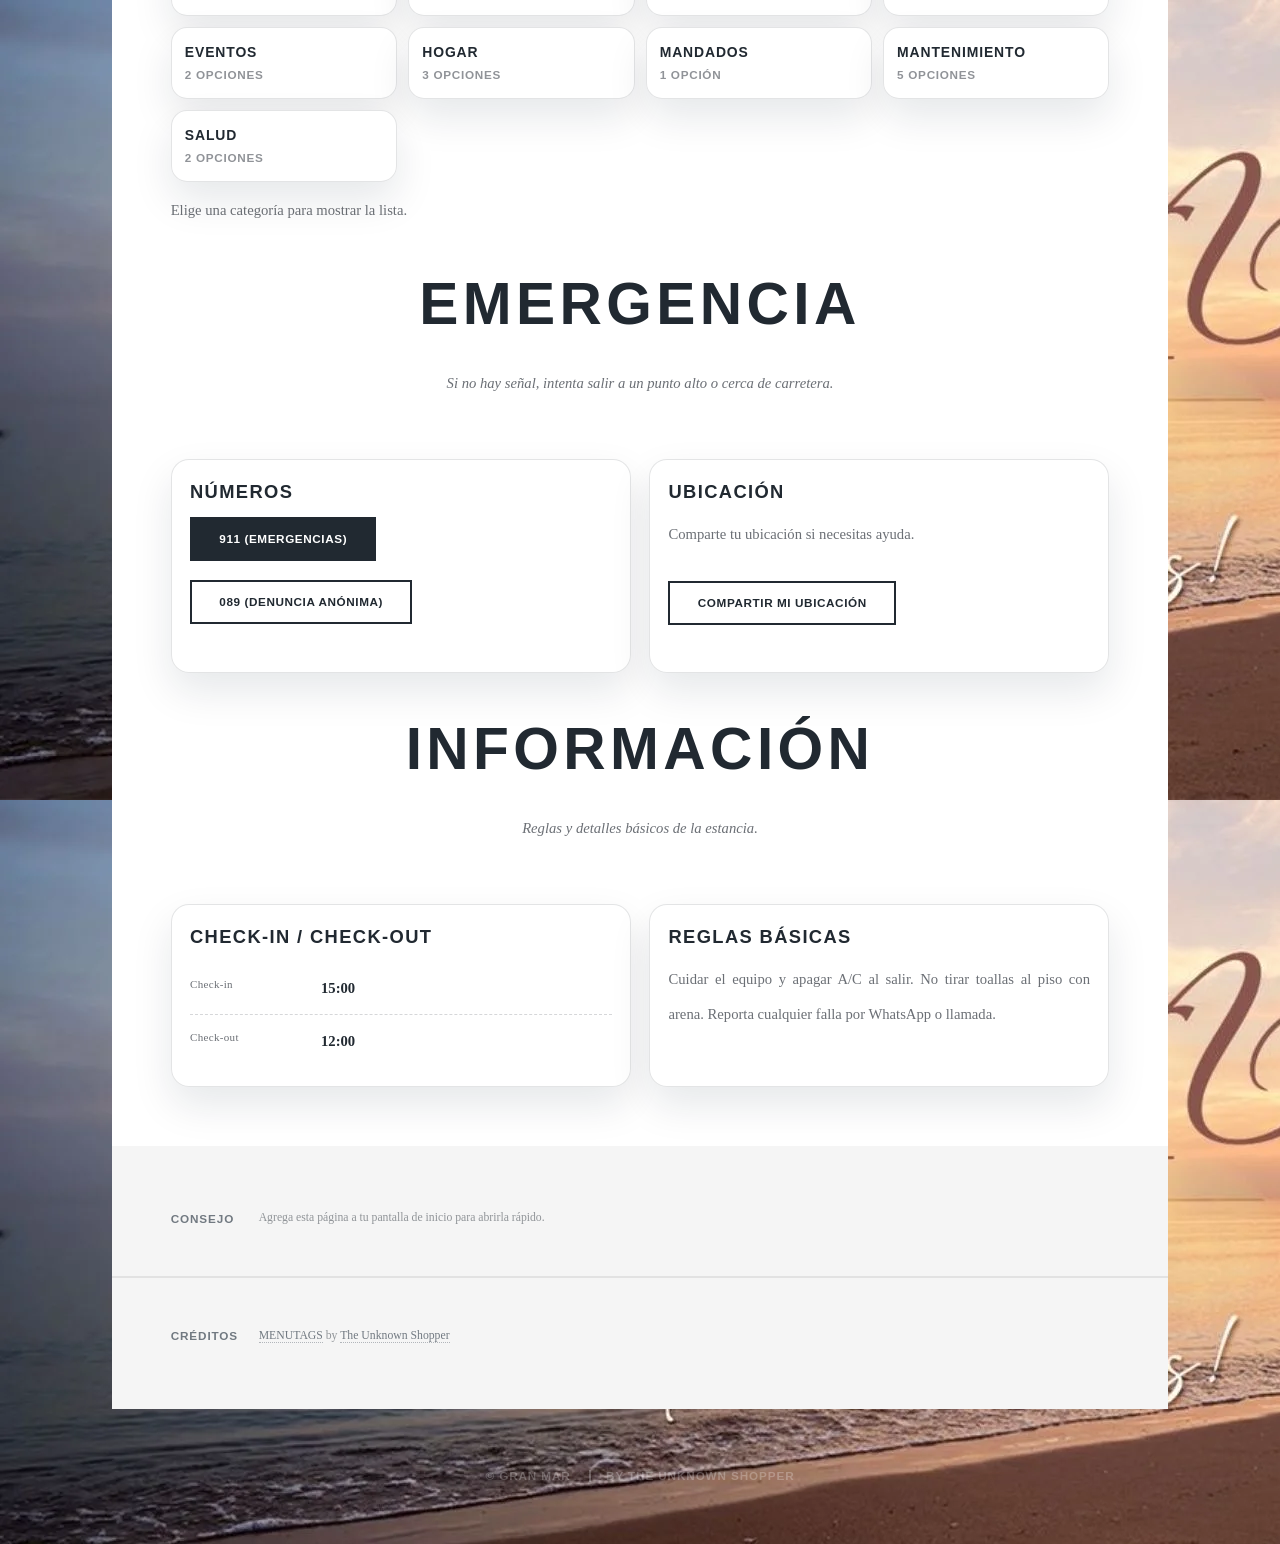
==== commit ab77cafb: "¨modifx¨" ====
--- a/index.html
+++ b/index.html
@@ -1,11 +1,9 @@
-
-<!doctype html>
+<!DOCTYPE HTML>
 <html lang="es">
   <head>
-    <meta charset="UTF-8" />
-    <meta name="viewport" content="width=device-width, initial-scale=1" />
-    <meta name="theme-color" content="#0b1f2a" />
     <title>Gran Mar | Guía del Huésped</title>
+    <meta charset="utf-8" />
+    <meta name="viewport" content="width=device-width, initial-scale=1, user-scalable=no" />
 
     <meta property="og:title" content="Gran Mar | Guía del Huésped" />
     <meta property="og:description" content="Información del huésped, Wi‑Fi y lugares cercanos." />
@@ -17,188 +15,581 @@
     <meta name="twitter:description" content="Información del huésped, Wi‑Fi y lugares cercanos." />
     <meta name="twitter:image" content="https://unknownshopper.github.io/granmar/img/insti02.jpeg" />
 
-    <link rel="manifest" href="./manifest.webmanifest" />
-    <link rel="stylesheet" href="./style.css" />
+    <link rel="stylesheet" href="nuevotemplate/assets/css/main.css" />
+    <link rel="stylesheet" href="./granmar.css" />
+    <noscript><link rel="stylesheet" href="nuevotemplate/assets/css/noscript.css" /></noscript>
+
+    <style>
+      #wrapper {
+        background-image: url('./img/granmaratardecer.webp');
+      }
+
+      #intro {
+        background-image: url('./img/puestadesol2.jpg');
+        background-size: cover;
+        background-position: center;
+        background-repeat: no-repeat;
+      }
+
+      #header .logo {
+        display: inline-flex;
+        align-items: center;
+        gap: 0.75rem;
+      }
+
+      #header .logo img {
+        height: 36px;
+        width: auto;
+        border-radius: 10px;
+      }
+
+      #nav .links li a {
+        letter-spacing: 0.08em;
+      }
+
+      #copyright a {
+        border-bottom: 0;
+      }
+
+      #granmarApp .button {
+        letter-spacing: 0.05em;
+      }
+
+      #granmarApp .gm-place-grid {
+        display: grid;
+        gap: 1.25rem;
+        grid-template-columns: repeat(3, minmax(0, 1fr));
+      }
+
+      @media screen and (max-width: 980px) {
+        #granmarApp .gm-place-grid {
+          grid-template-columns: repeat(2, minmax(0, 1fr));
+        }
+      }
+
+      @media screen and (max-width: 736px) {
+        #granmarApp .gm-place-grid {
+          grid-template-columns: 1fr;
+        }
+      }
+
+      #granmarApp .gm-place-grid .card:not(.place-card) {
+        border: 0;
+        background: transparent;
+        box-shadow: none;
+        padding: 0;
+      }
+
+      .gm-parallax-band {
+        position: relative;
+        height: 240px;
+        margin: 2.75rem 0;
+        border-radius: 18px;
+        overflow: hidden;
+      }
+
+      .gm-parallax-band .parallax-bg {
+        position: absolute;
+        inset: -25% 0;
+        background-image: url('./img/paralleo.jpeg');
+        background-size: cover;
+        background-position: center;
+        background-repeat: no-repeat;
+        transform: translate3d(0, 0, 0);
+        will-change: transform;
+      }
+
+      .gm-parallax-band::after {
+        content: '';
+        position: absolute;
+        inset: 0;
+        background: linear-gradient(180deg, rgba(15, 20, 26, 0.15), rgba(15, 20, 26, 0.55));
+        pointer-events: none;
+      }
+    </style>
   </head>
-  <body>
-    <div class="parallax-bg" aria-hidden="true"></div>
-    <header class="topbar">
-      <div class="container">
-        <div class="brand">
-          <img class="brand__logo" src="./img/logo.png" alt="Gran Mar" />
-          <div class="brand__text">
-            <div class="brand__title">Guía del huésped</div>
-            <div class="brand__subtitle">Playa Miramar, Centla, Tabasco</div>
+  <body class="is-preload">
+    <div id="wrapper" class="fade-in">
+      <div id="intro">
+        <h1>Gran Mar</h1>
+        <p>Guía del huésped · Playa Miramar, Centla, Tabasco</p>
+        <ul class="actions">
+          <li><a href="#header" class="button icon solid solo fa-arrow-down scrolly">Continuar</a></li>
+        </ul>
+      </div>
+
+      <header id="header">
+        <a href="index.html" class="logo">
+          <img src="./img/logo.png" alt="Gran Mar" />
+          <span>Guía del huésped</span>
+        </a>
+      </header>
+
+      <nav id="nav">
+        <ul class="links">
+          <li class="active"><a class="scrolly" href="#wifi">Wi‑Fi</a></li>
+          <li><a class="scrolly" href="#clima">Clima</a></li>
+          <li><a class="scrolly" href="#lugares">Lugares</a></li>
+          <li><a class="scrolly" href="#emergencia">Emergencia</a></li>
+          <li><a class="scrolly" href="#info">Info</a></li>
+          <li><a href="directorio.html">Directorio</a></li>
+        </ul>
+        <ul class="icons">
+          <li><a href="https://unknownshoppers.com" class="icon solid fa-link" target="_blank" rel="noreferrer"><span class="label">Unknown Shopper</span></a></li>
+        </ul>
+      </nav>
+
+      <div id="main">
+        <article class="post featured">
+          <header class="major">
+            <span class="date">Bienvenido</span>
+            <h2><a href="#">Todo lo esencial<br />para tu estancia</a></h2>
+            <p>Conéctate al Wi‑Fi, revisa el clima, guarda lugares cercanos y encuentra servicios útiles.</p>
+            <div id="roomBadge" class="gm-chip" hidden></div>
+          </header>
+          <ul class="actions special">
+            <li><a href="#wifi" class="button scrolly">Conectarme al Wi‑Fi</a></li>
+            <li><a href="directorio.html" class="button">Directorio</a></li>
+          </ul>
+        </article>
+
+        <section class="gm-parallax-band" aria-hidden="true">
+          <div class="parallax-bg" aria-hidden="true"></div>
+        </section>
+
+        <section class="post" id="granmarApp">
+          <header class="major" id="wifi">
+            <h2>Wi‑Fi</h2>
+            <p class="gm-muted">Copia la contraseña y conéctate en Ajustes &gt; Wi‑Fi.</p>
+          </header>
+
+          <div class="gm-card">
+            <div class="gm-kv">
+              <div class="gm-k">Red (SSID)</div>
+              <div class="gm-v" id="wifiSsid">baja</div>
+            </div>
+            <div class="gm-kv">
+              <div class="gm-k">Contraseña</div>
+              <div class="gm-v" id="wifiPass">MelaPelas#01</div>
+            </div>
+            <div class="gm-actions">
+              <button class="button primary" id="copyWifiBtn" type="button">Copiar datos Wi‑Fi</button>
+              <button class="button" id="openWifiSettingsBtn" type="button">Abrir ajustes Wi‑Fi</button>
+            </div>
+            <div class="gm-muted" id="wifiHint">Copia y pega la contraseña en tu conexión Wi‑Fi.</div>
           </div>
+
+          <header class="major" id="clima" style="margin-top: 3rem;">
+            <h2>Clima (3 días)</h2>
+            <p class="gm-muted">Pronóstico aproximado para la zona.</p>
+          </header>
+
+          <div class="gm-grid gm-grid--2">
+            <div class="gm-card">
+              <h3>Mapa meteorológico</h3>
+              <p class="gm-muted">Si no carga, revisa tu conexión a internet.</p>
+              <div class="gm-embed" aria-label="Mapa meteorológico">
+                <iframe id="weatherMap" title="Mapa meteorológico" loading="lazy" referrerpolicy="no-referrer" allowfullscreen></iframe>
+              </div>
+            </div>
+            <div class="gm-card">
+              <h3>Pronóstico</h3>
+              <div id="weatherForecast" class="gm-place-grid"></div>
+              <div class="gm-muted" id="weatherHint"></div>
+            </div>
+          </div>
+
+          <header class="major" id="lugares" style="margin-top: 3rem;">
+            <h2>Directorio</h2>
+            <p class="gm-muted">Selecciona una categoría para ver negocios y servicios.</p>
+          </header>
+
+          <div class="gm-controls">
+            <div>
+              <label for="searchInput">Buscar</label>
+              <input id="searchInput" type="search" placeholder="lavandería, médico, mandados…" autocomplete="off" />
+            </div>
+          </div>
+
+          <div id="categoryButtons" class="gm-category-buttons" aria-label="Categorías"></div>
+          <div id="placesHint" class="gm-muted" style="margin-top: 0.75rem;">Elige una categoría para mostrar la lista.</div>
+
+          <div id="placesList" class="gm-place-grid" aria-live="polite" hidden></div>
+
+          <header class="major" id="emergencia" style="margin-top: 3rem;">
+            <h2>Emergencia</h2>
+            <p class="gm-muted">Si no hay señal, intenta salir a un punto alto o cerca de carretera.</p>
+          </header>
+
+          <div class="gm-grid gm-grid--2">
+            <div class="gm-card">
+              <h3>Números</h3>
+              <ul class="actions stacked">
+                <li><a class="button primary" href="tel:911">911 (Emergencias)</a></li>
+                <li><a class="button" href="tel:089">089 (Denuncia anónima)</a></li>
+              </ul>
+            </div>
+            <div class="gm-card">
+              <h3>Ubicación</h3>
+              <p class="gm-muted">Comparte tu ubicación si necesitas ayuda.</p>
+              <button class="button" id="shareLocationBtn" type="button">Compartir mi ubicación</button>
+              <div class="gm-muted" id="shareLocationHint"></div>
+            </div>
+          </div>
+
+          <header class="major" id="info" style="margin-top: 3rem;">
+            <h2>Información</h2>
+            <p class="gm-muted">Reglas y detalles básicos de la estancia.</p>
+          </header>
+
+          <div class="gm-grid gm-grid--2">
+            <div class="gm-card">
+              <h3>Check‑in / Check‑out</h3>
+              <div class="gm-kv">
+                <div class="gm-k">Check‑in</div>
+                <div class="gm-v">15:00</div>
+              </div>
+              <div class="gm-kv">
+                <div class="gm-k">Check‑out</div>
+                <div class="gm-v">12:00</div>
+              </div>
+            </div>
+            <div class="gm-card">
+              <h3>Reglas básicas</h3>
+              <p class="gm-muted">Cuidar el equipo y apagar A/C al salir. No tirar toallas al piso con arena. Reporta cualquier falla por WhatsApp o llamada.</p>
+            </div>
+          </div>
+        </section>
+      </div>
+
+      <footer id="footer">
+        <section class="split contact">
+          <section>
+            <h3>Consejo</h3>
+            <p>Agrega esta página a tu pantalla de inicio para abrirla rápido.</p>
+          </section>
+          <section>
+            <h3>Créditos</h3>
+            <p>
+              <a href="https://menutags.unknownshoppers.com" target="_blank" rel="noreferrer">MENUTAGS</a>
+              by
+              <a href="https://unknownshoppers.com" target="_blank" rel="noreferrer">The Unknown Shopper</a>
+            </p>
+          </section>
+        </section>
+      </footer>
+
+       <div id="copyright">
+        <ul>
+          <li>&copy; Gran Mar</li>
+          <li>
+            <a href="https://unknownshoppers.com" target="_blank" rel="noreferrer">by The Unknown Shopper</a>
+          </li>
+        </ul>
+      </div>
+
+      <div id="placeModal" class="gm-modal" hidden aria-hidden="true" aria-label="Detalles" role="dialog">
+        <div class="gm-modal__panel" role="document">
+          <div class="gm-modal__head">
+            <div class="gm-muted">Detalles</div>
+            <button id="placeModalClose" class="gm-modal__close" type="button">Cerrar</button>
+          </div>
+          <div id="placeModalContent"></div>
         </div>
-        <nav class="nav">
-          <a href="#wifi">Wi-Fi</a>
-          <a href="#clima">Clima</a>
-          <a href="#lugares">Lugares</a>
-          <a href="#emergencia">Emergencia</a>
-          <a href="#info">Info</a>
-        </nav>
       </div>
-    </header>
-
-    <main class="container">
-      <section class="hero" aria-label="Bienvenida">
-        <h1>Bienvenido a Gran Mar</h1>
-        <div id="roomBadge" class="badge" hidden></div>
-        <p>
-          Si estás leyendo esto, estás en el WiFi del complejo o abriste el portal desde NFC.
-          Aquí tienes lo esencial para tu estancia.
-        </p>
-        <div class="grid grid--2">
-          <a class="card card--cta" href="#wifi">
-            <div class="card__title">Conectarme al Wi-Fi</div>
-            <div class="card__text">Copiar nombre y contraseña.</div>
-          </a>
-          <a class="card card--cta" href="#lugares">
-            <div class="card__title">Mapa de lugares cercanos</div>
-            <div class="card__text">Tortas, tienda, depósito, doctores y más.</div>
-          </a>
-        </div>
-      </section>
-
-      <section id="wifi" class="section" aria-label="Wi-Fi">
-        <h2>Wi-Fi</h2>
-        <div class="card">
-          <div>
-            <div class="kv">
-              <div class="kv__k">Red (SSID)</div>
-              <div class="kv__v" id="wifiSsid">baja</div>
-            </div>
-            <div class="kv">
-              <div class="kv__k">Contraseña</div>
-              <div class="kv__v" id="wifiPass">MelaPelas#01</div>
-            </div>
-            <div class="actions">
-              <button class="btn" id="copyWifiBtn" type="button">Copiar datos Wi‑Fi</button>
-              <button class="btn btn--secondary" id="openWifiSettingsBtn" type="button">Abrir ajustes Wi‑Fi</button>
-            </div>
-            <div class="muted" id="wifiHint">
-              Copia y pega la contraseña en tu conexión Wi‑Fi.
-            </div>
-          </div>
-        </div>
-      </section>
-
-      <section id="info" class="section" aria-label="Información">
-        <h2>Información</h2>
-        <div class="grid grid--2">
-          <div class="card">
-            <div class="card__title">Check‑in / Check‑out</div>
-            <div class="card__text">
-              <div class="kv">
-                <div class="kv__k">Check‑in</div>
-                <div class="kv__v">15:00</div>
-              </div>
-              <div class="kv">
-                <div class="kv__k">Check‑out</div>
-                <div class="kv__v">12:00</div>
-              </div>
-            </div>
-          </div>
-          <div class="card">
-            <div class="card__title">Reglas básicas</div>
-            <div class="card__text">
-              <div class="list">
-                <div class="list__item">Cuidar el equipo y apagar A/C al salir.</div>
-                <div class="list__item">No tirar toallas al piso con arena.</div>
-                <div class="list__item">Reporta cualquier falla por WhatsApp o llamada.</div>
-              </div>
-            </div>
-          </div>
-        </div>
-      </section>
-
-      <section id="clima" class="section" aria-label="Clima">
-        <div class="section__head">
-          <h2>Clima (3 días)</h2>
-          <div class="muted">Pronóstico aproximado para la zona.</div>
-        </div>
-
-        <div class="grid grid--2">
-          <div class="card">
-            <div class="card__title">Mapa meteorológico</div>
-            <div class="card__text">Si no carga, revisa tu conexión a internet.</div>
-            <div class="embed" aria-label="Mapa meteorológico">
-              <iframe
-                id="weatherMap"
-                title="Mapa meteorológico"
-                loading="lazy"
-                referrerpolicy="no-referrer"
-                allowfullscreen
-              ></iframe>
-            </div>
-          </div>
-          <div class="card">
-            <div class="card__title">Pronóstico</div>
-            <div id="weatherForecast" class="grid grid--cards"></div>
-            <div class="muted" id="weatherHint"></div>
-          </div>
-        </div>
-      </section>
-
-      <section id="lugares" class="section" aria-label="Lugares cercanos">
-        <div class="section__head">
-          <h2>Lugares cercanos</h2>
-          <div class="muted">Abre el mapa cuando tengas señal. Mientras tanto, guarda esta lista.</div>
-        </div>
-
-        <div class="controls">
-          <label class="control">
-            <span class="control__label">Buscar</span>
-            <input id="searchInput" type="search" placeholder="tortas, doctor, tienda…" autocomplete="off" />
-          </label>
-          <label class="control">
-            <span class="control__label">Categoría</span>
-            <select id="categorySelect">
-              <option value="">Todas</option>
-            </select>
-          </label>
-        </div>
-
-        <div id="placesList" class="grid grid--cards" aria-live="polite"></div>
-      </section>
-
-      <section id="emergencia" class="section" aria-label="Emergencia">
-        <h2>Emergencia</h2>
-        <div class="grid grid--2">
-          <div class="card">
-            <div class="card__title">Números</div>
-            <div class="card__text">
-              <div class="list">
-                <a class="list__item" href="tel:911">911 (Emergencias)</a>
-                <a class="list__item" href="tel:089">089 (Denuncia anónima)</a>
-              </div>
-            </div>
-            <div class="muted">Si no hay señal, intenta salir a un punto alto o cerca de carretera.</div>
-          </div>
-          <div class="card">
-            <div class="card__title">Ubicación</div>
-            <div class="card__text">
-              Comparte tu ubicación si necesitas ayuda. Si el mapa abre, puedes copiar la ubicación.
-            </div>
-            <button class="btn" id="shareLocationBtn" type="button">Compartir mi ubicación</button>
-            <div class="muted" id="shareLocationHint"></div>
-          </div>
-        </div>
-      </section>
-
-      <footer class="footer">
-        <div class="muted">
-          Consejo: agrega esta página a tu pantalla de inicio para abrirla sin internet.
-        </div>
-        <div class="muted footer__credits">
-          <a href="https://menutags.unknownshoppers.com" target="_blank" rel="noreferrer">MENUTAGS</a>
-          by
-          <a href="https://unknownshoppers.com" target="_blank" rel="noreferrer">The Unknown Shopper</a>
-        </div>
-      </footer>
-    </main>
-
+    </div>
+
+    <script>
+      window.GRANMAR_PLACES = [
+        {
+          id: 'lavanderia-1',
+          name: 'Lavandería (Ejemplo)',
+          category: 'hogar',
+          note: 'Lavado y secado. Entrega el mismo día (según disponibilidad).',
+          hours: '9:00 a 20:00',
+          whatsapp: {
+            phone: '529991429627',
+            message: 'Hola, estoy en Gran Mar. ¿Me compartes costos y tiempo de entrega? Gracias.',
+          },
+          lat: 18.000101,
+          lon: -92.000101,
+        },
+        {
+          id: 'medico-1',
+          name: 'Médico (Ejemplo)',
+          category: 'salud',
+          note: 'Consulta general. Llamar antes de ir.',
+          whatsapp: {
+            phone: '529991429627',
+            message: 'Hola, estoy en Gran Mar. ¿Tienes disponibilidad para consulta? Gracias.',
+          },
+          lat: 18.000102,
+          lon: -92.000102,
+        },
+        {
+          id: 'tortas-1',
+          name: 'Tortas (Ejemplo)',
+          category: 'alimentos',
+          note: 'Pedido para llevar / a domicilio (según zona).',
+          hours: '9:00 a 20:00',
+          whatsapp: {
+            phone: '529991429627',
+            message: 'Hola, estoy en Gran Mar. ¿Me compartes tu menú y tiempos de entrega? Gracias.',
+          },
+          lat: 18.000103,
+          lon: -92.000103,
+        },
+        {
+          id: 'pollos-1',
+          name: 'Pollos rostizados (Ejemplo)',
+          category: 'alimentos',
+          note: 'Para llevar / a domicilio (según zona). Pregunta por combos.',
+          hours: '10:00 a 20:00',
+          whatsapp: {
+            phone: '529991429627',
+            message: 'Hola, estoy en Gran Mar. ¿Me compartes menú/combos de pollos rostizados y si tienes entrega? Gracias.',
+          },
+          lat: 18.000115,
+          lon: -92.000115,
+        },
+        {
+          id: 'parrilladas-1',
+          name: 'Parrilladas (Ejemplo)',
+          category: 'alimentos',
+          note: 'Carne asada y paquetes para reunión. Confirma tiempos de preparación.',
+          hours: '11:00 a 22:00',
+          whatsapp: {
+            phone: '529991429627',
+            message: 'Hola, estoy en Gran Mar. ¿Me compartes tus parrilladas/paquetes y tiempos de entrega? Gracias.',
+          },
+          lat: 18.000116,
+          lon: -92.000116,
+        },
+        {
+          id: 'mariscos-1',
+          name: 'Mojarras y mariscos (Ejemplo)',
+          category: 'alimentos',
+          note: 'Mojarras fritas, cocteles y mariscos. Pregunta por disponibilidad del día.',
+          hours: '11:00 a 19:00',
+          whatsapp: {
+            phone: '529991429627',
+            message: 'Hola, estoy en Gran Mar. ¿Tienes mojarras y mariscos hoy? ¿Me compartes menú y horarios? Gracias.',
+          },
+          lat: 18.000117,
+          lon: -92.000117,
+        },
+        {
+          id: 'miscelanea-1',
+          name: 'Miscelánea / Tienda (Ejemplo)',
+          category: 'compras',
+          note: 'Agua, snacks, hielo, básicos.',
+          hours: '9:00 a 20:00',
+          whatsapp: {
+            phone: '529991429627',
+            message: 'Hola, estoy en Gran Mar. ¿Tienes abierto y vendes hielo/agua? Gracias.',
+          },
+          lat: 18.000104,
+          lon: -92.000104,
+        },
+        {
+          id: 'electricista-1',
+          name: 'Electricista (Ejemplo)',
+          category: 'mantenimiento',
+          note: 'Servicio a domicilio. Emergencias según disponibilidad.',
+          whatsapp: {
+            phone: '529991429627',
+            message: 'Hola, estoy en Gran Mar. ¿Puedes apoyar con un servicio eléctrico? Gracias.',
+          },
+          lat: 18.000105,
+          lon: -92.000105,
+        },
+        {
+          id: 'plomero-1',
+          name: 'Plomero (Ejemplo)',
+          category: 'mantenimiento',
+          note: 'Fugas, wc, regaderas, tinaco. Servicio a domicilio.',
+          hours: '9:00 a 20:00',
+          whatsapp: {
+            phone: '529991429627',
+            message: 'Hola, estoy en Gran Mar. ¿Puedes apoyar con plomería (fuga/wc/regadera)? Gracias.',
+          },
+          lat: 18.000118,
+          lon: -92.000118,
+        },
+        {
+          id: 'albanil-1',
+          name: 'Albañil (Ejemplo)',
+          category: 'mantenimiento',
+          note: 'Reparaciones menores, resanes, muros, pisos. Cotización por WhatsApp.',
+          hours: '9:00 a 18:00',
+          whatsapp: {
+            phone: '529991429627',
+            message: 'Hola, estoy en Gran Mar. Busco albañil para una reparación. ¿Tienes disponibilidad para cotizar? Gracias.',
+          },
+          lat: 18.000119,
+          lon: -92.000119,
+        },
+        {
+          id: 'aires-1',
+          name: 'Aires acondicionados (Ejemplo)',
+          category: 'mantenimiento',
+          note: 'Instalación, limpieza, recarga y revisión. Confirma marca/modelo.',
+          hours: '9:00 a 19:00',
+          whatsapp: {
+            phone: '529991429627',
+            message: 'Hola, estoy en Gran Mar. ¿Das servicio aires acondicionados (limpieza/revisión/recarga)? Gracias.',
+          },
+          lat: 18.000120,
+          lon: -92.000120,
+        },
+        {
+          id: 'albercas-1',
+          name: 'Mantenimiento de albercas (Ejemplo)',
+          category: 'mantenimiento',
+          note: 'Químicos, limpieza y revisión de bomba/filtro. Servicio programado.',
+          hours: '9:00 a 18:00',
+          whatsapp: {
+            phone: '529991429627',
+            message: 'Hola, estoy en Gran Mar. Busco mantenimiento de alberca. ¿Me compartes costos y disponibilidad? Gracias.',
+          },
+          lat: 18.000121,
+          lon: -92.000121,
+        },
+        {
+          id: 'servicio-domestico-1',
+          name: 'Servicio doméstico (Ejemplo)',
+          category: 'hogar',
+          note: 'Limpieza por hora o por día. Confirmar disponibilidad con anticipación.',
+          hours: '8:00 a 18:00',
+          whatsapp: {
+            phone: '529991429627',
+            message: 'Hola, estoy en Gran Mar. Busco servicio doméstico. ¿Tienes disponibilidad y tarifas? Gracias.',
+          },
+          lat: 18.000109,
+          lon: -92.000109,
+        },
+        {
+          id: 'mandados-1',
+          name: 'Servicio de mandados (Ejemplo)',
+          category: 'mandados',
+          note: 'Compras básicas, farmacia, recados. Indica tu casa/depa y lo que necesitas.',
+          hours: '9:00 a 20:00',
+          whatsapp: {
+            phone: '529991429627',
+            message: 'Hola, estoy en Gran Mar. ¿Me puedes apoyar con un mandado? Te paso lista y ubicación. Gracias.',
+          },
+          lat: 18.000110,
+          lon: -92.000110,
+        },
+        {
+          id: 'ninera-1',
+          name: 'Niñera / Cuidado de niños (Ejemplo)',
+          category: 'hogar',
+          note: 'Cuidado por hora. Indica edades, horario y si es dentro del fraccionamiento.',
+          hours: '9:00 a 21:00',
+          whatsapp: {
+            phone: '529991429627',
+            message: 'Hola, estoy en Gran Mar. Busco niñera/cuidado de niños. ¿Tienes disponibilidad y tarifas por hora? Gracias.',
+          },
+          lat: 18.000111,
+          lon: -92.000111,
+        },
+        {
+          id: 'masajes-1',
+          name: 'Masajes a domicilio (Ejemplo)',
+          category: 'salud',
+          note: 'Masaje relajante / descontracturante. Confirma tiempos, costo y si incluye camilla.',
+          hours: '10:00 a 20:00',
+          whatsapp: {
+            phone: '529991429627',
+            message: 'Hola, estoy en Gran Mar. ¿Ofreces masajes a domicilio? ¿Me compartes tipos de masaje, costos y disponibilidad? Gracias.',
+          },
+          lat: 18.000112,
+          lon: -92.000112,
+        },
+        {
+          id: 'dj-1',
+          name: 'DJ para eventos (Ejemplo)',
+          category: 'eventos',
+          note: 'Audio y música para reunión/fiesta. Indica fecha, horario y número aproximado de personas.',
+          hours: '12:00 a 23:00',
+          whatsapp: {
+            phone: '529991429627',
+            message: 'Hola, estoy en Gran Mar. Busco DJ para un evento. ¿Me compartes paquetes, costos y disponibilidad? Gracias.',
+          },
+          lat: 18.000113,
+          lon: -92.000113,
+        },
+        {
+          id: 'mariachis-1',
+          name: 'Mariachis (Ejemplo)',
+          category: 'eventos',
+          note: 'Serenata / evento. Indica fecha, horario, duración y ubicación (Gran Mar).',
+          hours: '12:00 a 23:00',
+          whatsapp: {
+            phone: '529991429627',
+            message: 'Hola, estoy en Gran Mar. Busco mariachis para un evento/serenata. ¿Me compartes costos, repertorio y disponibilidad? Gracias.',
+          },
+          lat: 18.000114,
+          lon: -92.000114,
+        },
+        {
+          id: 'bebidas-1',
+          name: 'Bebidas / Depósito (Ejemplo)',
+          category: 'bebidas',
+          note: 'Refrescos y cerveza. Pregunta por servicio a domicilio.',
+          hours: '9:00 a 20:00',
+          whatsapp: {
+            phone: '529991429627',
+            message: 'Hola, estoy en Gran Mar. ¿Tienes servicio a domicilio y precios? Gracias.',
+          },
+          lat: 18.000106,
+          lon: -92.000106,
+        },
+        {
+          id: 'bebidas-vip-1',
+          name: 'Bebidas preparadas VIP (Ejemplo)',
+          category: 'bebidas',
+          note: 'Bebidas alcohólicas preparadas. Pregunta por el menú y promociones.',
+          hours: '13:00 a 23:00',
+          whatsapp: {
+            phone: '529991429627',
+            message: 'Hola, estoy en Gran Mar. ¿Me compartes tu menú de bebidas preparadas VIP y tiempos de entrega? Gracias.',
+          },
+          lat: 18.000122,
+          lon: -92.000122,
+        },
+        {
+          id: 'alimentos-1',
+          name: 'Comida / Cocina económica (Ejemplo)',
+          category: 'alimentos',
+          note: 'Comida corrida. Pregunta el menú del día.',
+          hours: '9:00 a 20:00',
+          whatsapp: {
+            phone: '529991429627',
+            message: 'Hola, estoy en Gran Mar. ¿Cuál es el menú del día y horarios? Gracias.',
+          },
+          lat: 18.000107,
+          lon: -92.000107,
+        },
+        {
+          id: 'emergencia-1',
+          name: 'Emergencia / Punto de auxilio (Ejemplo)',
+          category: 'emergencia',
+          note: 'Si no hay señal, intenta moverte a un punto alto o cerca de carretera.',
+          lat: 18.000108,
+          lon: -92.000108,
+        },
+      ];
+    </script>
+
+    <script src="nuevotemplate/assets/js/jquery.min.js"></script>
+    <script src="nuevotemplate/assets/js/jquery.scrollex.min.js"></script>
+    <script src="nuevotemplate/assets/js/jquery.scrolly.min.js"></script>
+    <script src="nuevotemplate/assets/js/browser.min.js"></script>
+    <script src="nuevotemplate/assets/js/breakpoints.min.js"></script>
+    <script src="nuevotemplate/assets/js/util.js"></script>
+    <script src="nuevotemplate/assets/js/main.js"></script>
     <script src="./script.js"></script>
   </body>
 </html>
--- a/nuevotemplate/assets/css/main.css
+++ b/nuevotemplate/assets/css/main.css
@@ -0,0 +1,4689 @@
+@import url(fontawesome-all.min.css);
+@import url("https://fonts.googleapis.com/css?family=Merriweather:300,700,300italic,700italic|Source+Sans+Pro:900");
+
+/*
+	Massively by HTML5 UP
+	html5up.net | @ajlkn
+	Free for personal and commercial use under the CCA 3.0 license (html5up.net/license)
+*/
+
+html, body, div, span, applet, object,
+iframe, h1, h2, h3, h4, h5, h6, p, blockquote,
+pre, a, abbr, acronym, address, big, cite,
+code, del, dfn, em, img, ins, kbd, q, s, samp,
+small, strike, strong, sub, sup, tt, var, b,
+u, i, center, dl, dt, dd, ol, ul, li, fieldset,
+form, label, legend, table, caption, tbody,
+tfoot, thead, tr, th, td, article, aside,
+canvas, details, embed, figure, figcaption,
+footer, header, hgroup, menu, nav, output, ruby,
+section, summary, time, mark, audio, video {
+	margin: 0;
+	padding: 0;
+	border: 0;
+	font-size: 100%;
+	font: inherit;
+	vertical-align: baseline;}
+
+article, aside, details, figcaption, figure,
+footer, header, hgroup, menu, nav, section {
+	display: block;}
+
+body {
+	line-height: 1;
+}
+
+ol, ul {
+	list-style: none;
+}
+
+blockquote, q {
+	quotes: none;
+}
+
+	blockquote:before, blockquote:after, q:before, q:after {
+		content: '';
+		content: none;
+	}
+
+table {
+	border-collapse: collapse;
+	border-spacing: 0;
+}
+
+body {
+	-webkit-text-size-adjust: none;
+}
+
+mark {
+	background-color: transparent;
+	color: inherit;
+}
+
+input::-moz-focus-inner {
+	border: 0;
+	padding: 0;
+}
+
+input, select, textarea {
+	-moz-appearance: none;
+	-webkit-appearance: none;
+	-ms-appearance: none;
+	appearance: none;
+}
+
+/* Basic */
+
+	@-ms-viewport {
+		width: device-width;
+	}
+
+	body {
+		-ms-overflow-style: scrollbar;
+	}
+
+	@media screen and (max-width: 480px) {
+
+		html, body {
+			min-width: 320px;
+		}
+
+	}
+
+	html {
+		box-sizing: border-box;
+	}
+
+	*, *:before, *:after {
+		box-sizing: inherit;
+	}
+
+	body {
+		background-color: #1e252d;
+	}
+
+		body.is-preload *, body.is-preload *:before, body.is-preload *:after {
+			-moz-animation: none !important;
+			-webkit-animation: none !important;
+			-ms-animation: none !important;
+			animation: none !important;
+			-moz-transition: none !important;
+			-webkit-transition: none !important;
+			-ms-transition: none !important;
+			transition: none !important;
+		}
+
+/* Type */
+
+	html {
+		font-size: 16pt;
+	}
+
+		@media screen and (max-width: 1680px) {
+
+			html {
+				font-size: 12pt;
+			}
+
+		}
+
+		@media screen and (max-width: 1280px) {
+
+			html {
+				font-size: 11pt;
+			}
+
+		}
+
+		@media screen and (max-width: 360px) {
+
+			html {
+				font-size: 10pt;
+			}
+
+		}
+
+	body {
+		color: #212931;
+	}
+
+	body, input, select, textarea {
+		font-family: "Merriweather", Georgia, serif;
+		font-weight: 300;
+		font-size: 1rem;
+		line-height: 2.375;
+	}
+
+	a {
+		-moz-transition: color 0.2s ease-in-out, background-color 0.2s ease-in-out, border-color 0.2s ease-in-out, box-shadow 0.2s ease-in-out;
+		-webkit-transition: color 0.2s ease-in-out, background-color 0.2s ease-in-out, border-color 0.2s ease-in-out, box-shadow 0.2s ease-in-out;
+		-ms-transition: color 0.2s ease-in-out, background-color 0.2s ease-in-out, border-color 0.2s ease-in-out, box-shadow 0.2s ease-in-out;
+		transition: color 0.2s ease-in-out, background-color 0.2s ease-in-out, border-color 0.2s ease-in-out, box-shadow 0.2s ease-in-out;
+		border-bottom: dotted 1px;
+		text-decoration: none;
+	}
+
+		a:hover {
+			border-bottom-color: transparent;
+		}
+
+	strong, b {
+		font-weight: 600;
+	}
+
+	em, i {
+		font-style: italic;
+	}
+
+	p {
+		text-align: justify;
+		margin: 0 0 2rem 0;
+	}
+
+	h1, h2, h3, h4, h5, h6 {
+		font-family: "Source Sans Pro", Helvetica, sans-serif;
+		font-weight: 900;
+		line-height: 1.5;
+		letter-spacing: 0.075em;
+		text-transform: uppercase;
+		margin: 0 0 1rem 0;
+	}
+
+		h1 a, h2 a, h3 a, h4 a, h5 a, h6 a {
+			border-bottom: 0;
+			color: inherit;
+			text-decoration: none;
+		}
+
+	h1 {
+		font-size: 4rem;
+		line-height: 1.1;
+		margin: 0 0 2rem 0;
+	}
+
+	h2 {
+		font-size: 1.75rem;
+		line-height: 1.3;
+		margin: 0 0 1.5rem 0;
+	}
+
+	h3 {
+		font-size: 1.25rem;
+		margin: 0 0 1.5rem 0;
+	}
+
+	h4 {
+		font-size: 1rem;
+	}
+
+	h5 {
+		font-size: 0.9rem;
+	}
+
+	h6 {
+		font-size: 0.8rem;
+	}
+
+	sub {
+		font-size: 0.8rem;
+		position: relative;
+		top: 0.5rem;
+	}
+
+	sup {
+		font-size: 0.8rem;
+		position: relative;
+		top: -0.5rem;
+	}
+
+	blockquote {
+		border-left: solid 4px;
+		font-style: italic;
+		margin: 0 0 2rem 0;
+		padding: 0.5rem 0 0.5rem 2rem;
+	}
+
+	code {
+		border: solid 2px;
+		font-family: "Courier New", monospace;
+		font-size: 0.9rem;
+		margin: 0 0.25rem;
+		padding: 0.25rem 0.65rem;
+	}
+
+	pre {
+		-webkit-overflow-scrolling: touch;
+		font-family: "Courier New", monospace;
+		font-size: 0.9rem;
+		margin: 0 0 2rem 0;
+	}
+
+		pre code {
+			display: block;
+			line-height: 1.75;
+			padding: 1rem 1.5rem;
+			overflow-x: auto;
+		}
+
+	hr {
+		border: 0;
+		border-bottom: solid 2px;
+		margin: 3rem 0;
+	}
+
+		hr.major {
+			margin: 5rem 0;
+		}
+
+	.align-left {
+		text-align: left;
+	}
+
+	.align-center {
+		text-align: center;
+	}
+
+	.align-right {
+		text-align: right;
+	}
+
+	input, select, textarea {
+		color: #212931;
+	}
+
+	a {
+		color: #212931;
+		border-bottom-color: rgba(33, 41, 49, 0.5);
+	}
+
+		a:hover {
+			border-bottom-color: transparent;
+			color: #18bfef !important;
+		}
+
+	strong, b {
+		color: #212931;
+	}
+
+	h1, h2, h3, h4, h5, h6 {
+		color: #212931;
+	}
+
+	blockquote {
+		border-left-color: #eeeeee;
+	}
+
+	code {
+		background: rgba(220, 220, 220, 0.25);
+		border-color: #eeeeee;
+	}
+
+	hr {
+		border-bottom-color: #eeeeee;
+	}
+
+/* Row */
+
+	.row {
+		display: flex;
+		flex-wrap: wrap;
+		box-sizing: border-box;
+		align-items: stretch;
+	}
+
+		.row > * {
+			box-sizing: border-box;
+		}
+
+		.row.gtr-uniform > * > :last-child {
+			margin-bottom: 0;
+		}
+
+		.row.aln-left {
+			justify-content: flex-start;
+		}
+
+		.row.aln-center {
+			justify-content: center;
+		}
+
+		.row.aln-right {
+			justify-content: flex-end;
+		}
+
+		.row.aln-top {
+			align-items: flex-start;
+		}
+
+		.row.aln-middle {
+			align-items: center;
+		}
+
+		.row.aln-bottom {
+			align-items: flex-end;
+		}
+
+		.row > .imp {
+			order: -1;
+		}
+
+		.row > .col-1 {
+			width: 8.33333%;
+		}
+
+		.row > .off-1 {
+			margin-left: 8.33333%;
+		}
+
+		.row > .col-2 {
+			width: 16.66667%;
+		}
+
+		.row > .off-2 {
+			margin-left: 16.66667%;
+		}
+
+		.row > .col-3 {
+			width: 25%;
+		}
+
+		.row > .off-3 {
+			margin-left: 25%;
+		}
+
+		.row > .col-4 {
+			width: 33.33333%;
+		}
+
+		.row > .off-4 {
+			margin-left: 33.33333%;
+		}
+
+		.row > .col-5 {
+			width: 41.66667%;
+		}
+
+		.row > .off-5 {
+			margin-left: 41.66667%;
+		}
+
+		.row > .col-6 {
+			width: 50%;
+		}
+
+		.row > .off-6 {
+			margin-left: 50%;
+		}
+
+		.row > .col-7 {
+			width: 58.33333%;
+		}
+
+		.row > .off-7 {
+			margin-left: 58.33333%;
+		}
+
+		.row > .col-8 {
+			width: 66.66667%;
+		}
+
+		.row > .off-8 {
+			margin-left: 66.66667%;
+		}
+
+		.row > .col-9 {
+			width: 75%;
+		}
+
+		.row > .off-9 {
+			margin-left: 75%;
+		}
+
+		.row > .col-10 {
+			width: 83.33333%;
+		}
+
+		.row > .off-10 {
+			margin-left: 83.33333%;
+		}
+
+		.row > .col-11 {
+			width: 91.66667%;
+		}
+
+		.row > .off-11 {
+			margin-left: 91.66667%;
+		}
+
+		.row > .col-12 {
+			width: 100%;
+		}
+
+		.row > .off-12 {
+			margin-left: 100%;
+		}
+
+		.row.gtr-0 {
+			margin-top: 0;
+			margin-left: 0rem;
+		}
+
+			.row.gtr-0 > * {
+				padding: 0 0 0 0rem;
+			}
+
+			.row.gtr-0.gtr-uniform {
+				margin-top: 0rem;
+			}
+
+				.row.gtr-0.gtr-uniform > * {
+					padding-top: 0rem;
+				}
+
+		.row.gtr-25 {
+			margin-top: 0;
+			margin-left: -0.375rem;
+		}
+
+			.row.gtr-25 > * {
+				padding: 0 0 0 0.375rem;
+			}
+
+			.row.gtr-25.gtr-uniform {
+				margin-top: -0.375rem;
+			}
+
+				.row.gtr-25.gtr-uniform > * {
+					padding-top: 0.375rem;
+				}
+
+		.row.gtr-50 {
+			margin-top: 0;
+			margin-left: -0.75rem;
+		}
+
+			.row.gtr-50 > * {
+				padding: 0 0 0 0.75rem;
+			}
+
+			.row.gtr-50.gtr-uniform {
+				margin-top: -0.75rem;
+			}
+
+				.row.gtr-50.gtr-uniform > * {
+					padding-top: 0.75rem;
+				}
+
+		.row {
+			margin-top: 0;
+			margin-left: -1.5rem;
+		}
+
+			.row > * {
+				padding: 0 0 0 1.5rem;
+			}
+
+			.row.gtr-uniform {
+				margin-top: -1.5rem;
+			}
+
+				.row.gtr-uniform > * {
+					padding-top: 1.5rem;
+				}
+
+		.row.gtr-150 {
+			margin-top: 0;
+			margin-left: -2.25rem;
+		}
+
+			.row.gtr-150 > * {
+				padding: 0 0 0 2.25rem;
+			}
+
+			.row.gtr-150.gtr-uniform {
+				margin-top: -2.25rem;
+			}
+
+				.row.gtr-150.gtr-uniform > * {
+					padding-top: 2.25rem;
+				}
+
+		.row.gtr-200 {
+			margin-top: 0;
+			margin-left: -3rem;
+		}
+
+			.row.gtr-200 > * {
+				padding: 0 0 0 3rem;
+			}
+
+			.row.gtr-200.gtr-uniform {
+				margin-top: -3rem;
+			}
+
+				.row.gtr-200.gtr-uniform > * {
+					padding-top: 3rem;
+				}
+
+		@media screen and (max-width: 1680px) {
+
+			.row {
+				display: flex;
+				flex-wrap: wrap;
+				box-sizing: border-box;
+				align-items: stretch;
+			}
+
+				.row > * {
+					box-sizing: border-box;
+				}
+
+				.row.gtr-uniform > * > :last-child {
+					margin-bottom: 0;
+				}
+
+				.row.aln-left {
+					justify-content: flex-start;
+				}
+
+				.row.aln-center {
+					justify-content: center;
+				}
+
+				.row.aln-right {
+					justify-content: flex-end;
+				}
+
+				.row.aln-top {
+					align-items: flex-start;
+				}
+
+				.row.aln-middle {
+					align-items: center;
+				}
+
+				.row.aln-bottom {
+					align-items: flex-end;
+				}
+
+				.row > .imp-xlarge {
+					order: -1;
+				}
+
+				.row > .col-1-xlarge {
+					width: 8.33333%;
+				}
+
+				.row > .off-1-xlarge {
+					margin-left: 8.33333%;
+				}
+
+				.row > .col-2-xlarge {
+					width: 16.66667%;
+				}
+
+				.row > .off-2-xlarge {
+					margin-left: 16.66667%;
+				}
+
+				.row > .col-3-xlarge {
+					width: 25%;
+				}
+
+				.row > .off-3-xlarge {
+					margin-left: 25%;
+				}
+
+				.row > .col-4-xlarge {
+					width: 33.33333%;
+				}
+
+				.row > .off-4-xlarge {
+					margin-left: 33.33333%;
+				}
+
+				.row > .col-5-xlarge {
+					width: 41.66667%;
+				}
+
+				.row > .off-5-xlarge {
+					margin-left: 41.66667%;
+				}
+
+				.row > .col-6-xlarge {
+					width: 50%;
+				}
+
+				.row > .off-6-xlarge {
+					margin-left: 50%;
+				}
+
+				.row > .col-7-xlarge {
+					width: 58.33333%;
+				}
+
+				.row > .off-7-xlarge {
+					margin-left: 58.33333%;
+				}
+
+				.row > .col-8-xlarge {
+					width: 66.66667%;
+				}
+
+				.row > .off-8-xlarge {
+					margin-left: 66.66667%;
+				}
+
+				.row > .col-9-xlarge {
+					width: 75%;
+				}
+
+				.row > .off-9-xlarge {
+					margin-left: 75%;
+				}
+
+				.row > .col-10-xlarge {
+					width: 83.33333%;
+				}
+
+				.row > .off-10-xlarge {
+					margin-left: 83.33333%;
+				}
+
+				.row > .col-11-xlarge {
+					width: 91.66667%;
+				}
+
+				.row > .off-11-xlarge {
+					margin-left: 91.66667%;
+				}
+
+				.row > .col-12-xlarge {
+					width: 100%;
+				}
+
+				.row > .off-12-xlarge {
+					margin-left: 100%;
+				}
+
+				.row.gtr-0 {
+					margin-top: 0;
+					margin-left: 0rem;
+				}
+
+					.row.gtr-0 > * {
+						padding: 0 0 0 0rem;
+					}
+
+					.row.gtr-0.gtr-uniform {
+						margin-top: 0rem;
+					}
+
+						.row.gtr-0.gtr-uniform > * {
+							padding-top: 0rem;
+						}
+
+				.row.gtr-25 {
+					margin-top: 0;
+					margin-left: -0.375rem;
+				}
+
+					.row.gtr-25 > * {
+						padding: 0 0 0 0.375rem;
+					}
+
+					.row.gtr-25.gtr-uniform {
+						margin-top: -0.375rem;
+					}
+
+						.row.gtr-25.gtr-uniform > * {
+							padding-top: 0.375rem;
+						}
+
+				.row.gtr-50 {
+					margin-top: 0;
+					margin-left: -0.75rem;
+				}
+
+					.row.gtr-50 > * {
+						padding: 0 0 0 0.75rem;
+					}
+
+					.row.gtr-50.gtr-uniform {
+						margin-top: -0.75rem;
+					}
+
+						.row.gtr-50.gtr-uniform > * {
+							padding-top: 0.75rem;
+						}
+
+				.row {
+					margin-top: 0;
+					margin-left: -1.5rem;
+				}
+
+					.row > * {
+						padding: 0 0 0 1.5rem;
+					}
+
+					.row.gtr-uniform {
+						margin-top: -1.5rem;
+					}
+
+						.row.gtr-uniform > * {
+							padding-top: 1.5rem;
+						}
+
+				.row.gtr-150 {
+					margin-top: 0;
+					margin-left: -2.25rem;
+				}
+
+					.row.gtr-150 > * {
+						padding: 0 0 0 2.25rem;
+					}
+
+					.row.gtr-150.gtr-uniform {
+						margin-top: -2.25rem;
+					}
+
+						.row.gtr-150.gtr-uniform > * {
+							padding-top: 2.25rem;
+						}
+
+				.row.gtr-200 {
+					margin-top: 0;
+					margin-left: -3rem;
+				}
+
+					.row.gtr-200 > * {
+						padding: 0 0 0 3rem;
+					}
+
+					.row.gtr-200.gtr-uniform {
+						margin-top: -3rem;
+					}
+
+						.row.gtr-200.gtr-uniform > * {
+							padding-top: 3rem;
+						}
+
+		}
+
+		@media screen and (max-width: 1280px) {
+
+			.row {
+				display: flex;
+				flex-wrap: wrap;
+				box-sizing: border-box;
+				align-items: stretch;
+			}
+
+				.row > * {
+					box-sizing: border-box;
+				}
+
+				.row.gtr-uniform > * > :last-child {
+					margin-bottom: 0;
+				}
+
+				.row.aln-left {
+					justify-content: flex-start;
+				}
+
+				.row.aln-center {
+					justify-content: center;
+				}
+
+				.row.aln-right {
+					justify-content: flex-end;
+				}
+
+				.row.aln-top {
+					align-items: flex-start;
+				}
+
+				.row.aln-middle {
+					align-items: center;
+				}
+
+				.row.aln-bottom {
+					align-items: flex-end;
+				}
+
+				.row > .imp-large {
+					order: -1;
+				}
+
+				.row > .col-1-large {
+					width: 8.33333%;
+				}
+
+				.row > .off-1-large {
+					margin-left: 8.33333%;
+				}
+
+				.row > .col-2-large {
+					width: 16.66667%;
+				}
+
+				.row > .off-2-large {
+					margin-left: 16.66667%;
+				}
+
+				.row > .col-3-large {
+					width: 25%;
+				}
+
+				.row > .off-3-large {
+					margin-left: 25%;
+				}
+
+				.row > .col-4-large {
+					width: 33.33333%;
+				}
+
+				.row > .off-4-large {
+					margin-left: 33.33333%;
+				}
+
+				.row > .col-5-large {
+					width: 41.66667%;
+				}
+
+				.row > .off-5-large {
+					margin-left: 41.66667%;
+				}
+
+				.row > .col-6-large {
+					width: 50%;
+				}
+
+				.row > .off-6-large {
+					margin-left: 50%;
+				}
+
+				.row > .col-7-large {
+					width: 58.33333%;
+				}
+
+				.row > .off-7-large {
+					margin-left: 58.33333%;
+				}
+
+				.row > .col-8-large {
+					width: 66.66667%;
+				}
+
+				.row > .off-8-large {
+					margin-left: 66.66667%;
+				}
+
+				.row > .col-9-large {
+					width: 75%;
+				}
+
+				.row > .off-9-large {
+					margin-left: 75%;
+				}
+
+				.row > .col-10-large {
+					width: 83.33333%;
+				}
+
+				.row > .off-10-large {
+					margin-left: 83.33333%;
+				}
+
+				.row > .col-11-large {
+					width: 91.66667%;
+				}
+
+				.row > .off-11-large {
+					margin-left: 91.66667%;
+				}
+
+				.row > .col-12-large {
+					width: 100%;
+				}
+
+				.row > .off-12-large {
+					margin-left: 100%;
+				}
+
+				.row.gtr-0 {
+					margin-top: 0;
+					margin-left: 0rem;
+				}
+
+					.row.gtr-0 > * {
+						padding: 0 0 0 0rem;
+					}
+
+					.row.gtr-0.gtr-uniform {
+						margin-top: 0rem;
+					}
+
+						.row.gtr-0.gtr-uniform > * {
+							padding-top: 0rem;
+						}
+
+				.row.gtr-25 {
+					margin-top: 0;
+					margin-left: -0.375rem;
+				}
+
+					.row.gtr-25 > * {
+						padding: 0 0 0 0.375rem;
+					}
+
+					.row.gtr-25.gtr-uniform {
+						margin-top: -0.375rem;
+					}
+
+						.row.gtr-25.gtr-uniform > * {
+							padding-top: 0.375rem;
+						}
+
+				.row.gtr-50 {
+					margin-top: 0;
+					margin-left: -0.75rem;
+				}
+
+					.row.gtr-50 > * {
+						padding: 0 0 0 0.75rem;
+					}
+
+					.row.gtr-50.gtr-uniform {
+						margin-top: -0.75rem;
+					}
+
+						.row.gtr-50.gtr-uniform > * {
+							padding-top: 0.75rem;
+						}
+
+				.row {
+					margin-top: 0;
+					margin-left: -1.5rem;
+				}
+
+					.row > * {
+						padding: 0 0 0 1.5rem;
+					}
+
+					.row.gtr-uniform {
+						margin-top: -1.5rem;
+					}
+
+						.row.gtr-uniform > * {
+							padding-top: 1.5rem;
+						}
+
+				.row.gtr-150 {
+					margin-top: 0;
+					margin-left: -2.25rem;
+				}
+
+					.row.gtr-150 > * {
+						padding: 0 0 0 2.25rem;
+					}
+
+					.row.gtr-150.gtr-uniform {
+						margin-top: -2.25rem;
+					}
+
+						.row.gtr-150.gtr-uniform > * {
+							padding-top: 2.25rem;
+						}
+
+				.row.gtr-200 {
+					margin-top: 0;
+					margin-left: -3rem;
+				}
+
+					.row.gtr-200 > * {
+						padding: 0 0 0 3rem;
+					}
+
+					.row.gtr-200.gtr-uniform {
+						margin-top: -3rem;
+					}
+
+						.row.gtr-200.gtr-uniform > * {
+							padding-top: 3rem;
+						}
+
+		}
+
+		@media screen and (max-width: 980px) {
+
+			.row {
+				display: flex;
+				flex-wrap: wrap;
+				box-sizing: border-box;
+				align-items: stretch;
+			}
+
+				.row > * {
+					box-sizing: border-box;
+				}
+
+				.row.gtr-uniform > * > :last-child {
+					margin-bottom: 0;
+				}
+
+				.row.aln-left {
+					justify-content: flex-start;
+				}
+
+				.row.aln-center {
+					justify-content: center;
+				}
+
+				.row.aln-right {
+					justify-content: flex-end;
+				}
+
+				.row.aln-top {
+					align-items: flex-start;
+				}
+
+				.row.aln-middle {
+					align-items: center;
+				}
+
+				.row.aln-bottom {
+					align-items: flex-end;
+				}
+
+				.row > .imp-medium {
+					order: -1;
+				}
+
+				.row > .col-1-medium {
+					width: 8.33333%;
+				}
+
+				.row > .off-1-medium {
+					margin-left: 8.33333%;
+				}
+
+				.row > .col-2-medium {
+					width: 16.66667%;
+				}
+
+				.row > .off-2-medium {
+					margin-left: 16.66667%;
+				}
+
+				.row > .col-3-medium {
+					width: 25%;
+				}
+
+				.row > .off-3-medium {
+					margin-left: 25%;
+				}
+
+				.row > .col-4-medium {
+					width: 33.33333%;
+				}
+
+				.row > .off-4-medium {
+					margin-left: 33.33333%;
+				}
+
+				.row > .col-5-medium {
+					width: 41.66667%;
+				}
+
+				.row > .off-5-medium {
+					margin-left: 41.66667%;
+				}
+
+				.row > .col-6-medium {
+					width: 50%;
+				}
+
+				.row > .off-6-medium {
+					margin-left: 50%;
+				}
+
+				.row > .col-7-medium {
+					width: 58.33333%;
+				}
+
+				.row > .off-7-medium {
+					margin-left: 58.33333%;
+				}
+
+				.row > .col-8-medium {
+					width: 66.66667%;
+				}
+
+				.row > .off-8-medium {
+					margin-left: 66.66667%;
+				}
+
+				.row > .col-9-medium {
+					width: 75%;
+				}
+
+				.row > .off-9-medium {
+					margin-left: 75%;
+				}
+
+				.row > .col-10-medium {
+					width: 83.33333%;
+				}
+
+				.row > .off-10-medium {
+					margin-left: 83.33333%;
+				}
+
+				.row > .col-11-medium {
+					width: 91.66667%;
+				}
+
+				.row > .off-11-medium {
+					margin-left: 91.66667%;
+				}
+
+				.row > .col-12-medium {
+					width: 100%;
+				}
+
+				.row > .off-12-medium {
+					margin-left: 100%;
+				}
+
+				.row.gtr-0 {
+					margin-top: 0;
+					margin-left: 0rem;
+				}
+
+					.row.gtr-0 > * {
+						padding: 0 0 0 0rem;
+					}
+
+					.row.gtr-0.gtr-uniform {
+						margin-top: 0rem;
+					}
+
+						.row.gtr-0.gtr-uniform > * {
+							padding-top: 0rem;
+						}
+
+				.row.gtr-25 {
+					margin-top: 0;
+					margin-left: -0.375rem;
+				}
+
+					.row.gtr-25 > * {
+						padding: 0 0 0 0.375rem;
+					}
+
+					.row.gtr-25.gtr-uniform {
+						margin-top: -0.375rem;
+					}
+
+						.row.gtr-25.gtr-uniform > * {
+							padding-top: 0.375rem;
+						}
+
+				.row.gtr-50 {
+					margin-top: 0;
+					margin-left: -0.75rem;
+				}
+
+					.row.gtr-50 > * {
+						padding: 0 0 0 0.75rem;
+					}
+
+					.row.gtr-50.gtr-uniform {
+						margin-top: -0.75rem;
+					}
+
+						.row.gtr-50.gtr-uniform > * {
+							padding-top: 0.75rem;
+						}
+
+				.row {
+					margin-top: 0;
+					margin-left: -1.5rem;
+				}
+
+					.row > * {
+						padding: 0 0 0 1.5rem;
+					}
+
+					.row.gtr-uniform {
+						margin-top: -1.5rem;
+					}
+
+						.row.gtr-uniform > * {
+							padding-top: 1.5rem;
+						}
+
+				.row.gtr-150 {
+					margin-top: 0;
+					margin-left: -2.25rem;
+				}
+
+					.row.gtr-150 > * {
+						padding: 0 0 0 2.25rem;
+					}
+
+					.row.gtr-150.gtr-uniform {
+						margin-top: -2.25rem;
+					}
+
+						.row.gtr-150.gtr-uniform > * {
+							padding-top: 2.25rem;
+						}
+
+				.row.gtr-200 {
+					margin-top: 0;
+					margin-left: -3rem;
+				}
+
+					.row.gtr-200 > * {
+						padding: 0 0 0 3rem;
+					}
+
+					.row.gtr-200.gtr-uniform {
+						margin-top: -3rem;
+					}
+
+						.row.gtr-200.gtr-uniform > * {
+							padding-top: 3rem;
+						}
+
+		}
+
+		@media screen and (max-width: 736px) {
+
+			.row {
+				display: flex;
+				flex-wrap: wrap;
+				box-sizing: border-box;
+				align-items: stretch;
+			}
+
+				.row > * {
+					box-sizing: border-box;
+				}
+
+				.row.gtr-uniform > * > :last-child {
+					margin-bottom: 0;
+				}
+
+				.row.aln-left {
+					justify-content: flex-start;
+				}
+
+				.row.aln-center {
+					justify-content: center;
+				}
+
+				.row.aln-right {
+					justify-content: flex-end;
+				}
+
+				.row.aln-top {
+					align-items: flex-start;
+				}
+
+				.row.aln-middle {
+					align-items: center;
+				}
+
+				.row.aln-bottom {
+					align-items: flex-end;
+				}
+
+				.row > .imp-small {
+					order: -1;
+				}
+
+				.row > .col-1-small {
+					width: 8.33333%;
+				}
+
+				.row > .off-1-small {
+					margin-left: 8.33333%;
+				}
+
+				.row > .col-2-small {
+					width: 16.66667%;
+				}
+
+				.row > .off-2-small {
+					margin-left: 16.66667%;
+				}
+
+				.row > .col-3-small {
+					width: 25%;
+				}
+
+				.row > .off-3-small {
+					margin-left: 25%;
+				}
+
+				.row > .col-4-small {
+					width: 33.33333%;
+				}
+
+				.row > .off-4-small {
+					margin-left: 33.33333%;
+				}
+
+				.row > .col-5-small {
+					width: 41.66667%;
+				}
+
+				.row > .off-5-small {
+					margin-left: 41.66667%;
+				}
+
+				.row > .col-6-small {
+					width: 50%;
+				}
+
+				.row > .off-6-small {
+					margin-left: 50%;
+				}
+
+				.row > .col-7-small {
+					width: 58.33333%;
+				}
+
+				.row > .off-7-small {
+					margin-left: 58.33333%;
+				}
+
+				.row > .col-8-small {
+					width: 66.66667%;
+				}
+
+				.row > .off-8-small {
+					margin-left: 66.66667%;
+				}
+
+				.row > .col-9-small {
+					width: 75%;
+				}
+
+				.row > .off-9-small {
+					margin-left: 75%;
+				}
+
+				.row > .col-10-small {
+					width: 83.33333%;
+				}
+
+				.row > .off-10-small {
+					margin-left: 83.33333%;
+				}
+
+				.row > .col-11-small {
+					width: 91.66667%;
+				}
+
+				.row > .off-11-small {
+					margin-left: 91.66667%;
+				}
+
+				.row > .col-12-small {
+					width: 100%;
+				}
+
+				.row > .off-12-small {
+					margin-left: 100%;
+				}
+
+				.row.gtr-0 {
+					margin-top: 0;
+					margin-left: 0rem;
+				}
+
+					.row.gtr-0 > * {
+						padding: 0 0 0 0rem;
+					}
+
+					.row.gtr-0.gtr-uniform {
+						margin-top: 0rem;
+					}
+
+						.row.gtr-0.gtr-uniform > * {
+							padding-top: 0rem;
+						}
+
+				.row.gtr-25 {
+					margin-top: 0;
+					margin-left: -0.375rem;
+				}
+
+					.row.gtr-25 > * {
+						padding: 0 0 0 0.375rem;
+					}
+
+					.row.gtr-25.gtr-uniform {
+						margin-top: -0.375rem;
+					}
+
+						.row.gtr-25.gtr-uniform > * {
+							padding-top: 0.375rem;
+						}
+
+				.row.gtr-50 {
+					margin-top: 0;
+					margin-left: -0.75rem;
+				}
+
+					.row.gtr-50 > * {
+						padding: 0 0 0 0.75rem;
+					}
+
+					.row.gtr-50.gtr-uniform {
+						margin-top: -0.75rem;
+					}
+
+						.row.gtr-50.gtr-uniform > * {
+							padding-top: 0.75rem;
+						}
+
+				.row {
+					margin-top: 0;
+					margin-left: -1.5rem;
+				}
+
+					.row > * {
+						padding: 0 0 0 1.5rem;
+					}
+
+					.row.gtr-uniform {
+						margin-top: -1.5rem;
+					}
+
+						.row.gtr-uniform > * {
+							padding-top: 1.5rem;
+						}
+
+				.row.gtr-150 {
+					margin-top: 0;
+					margin-left: -2.25rem;
+				}
+
+					.row.gtr-150 > * {
+						padding: 0 0 0 2.25rem;
+					}
+
+					.row.gtr-150.gtr-uniform {
+						margin-top: -2.25rem;
+					}
+
+						.row.gtr-150.gtr-uniform > * {
+							padding-top: 2.25rem;
+						}
+
+				.row.gtr-200 {
+					margin-top: 0;
+					margin-left: -3rem;
+				}
+
+					.row.gtr-200 > * {
+						padding: 0 0 0 3rem;
+					}
+
+					.row.gtr-200.gtr-uniform {
+						margin-top: -3rem;
+					}
+
+						.row.gtr-200.gtr-uniform > * {
+							padding-top: 3rem;
+						}
+
+		}
+
+		@media screen and (max-width: 480px) {
+
+			.row {
+				display: flex;
+				flex-wrap: wrap;
+				box-sizing: border-box;
+				align-items: stretch;
+			}
+
+				.row > * {
+					box-sizing: border-box;
+				}
+
+				.row.gtr-uniform > * > :last-child {
+					margin-bottom: 0;
+				}
+
+				.row.aln-left {
+					justify-content: flex-start;
+				}
+
+				.row.aln-center {
+					justify-content: center;
+				}
+
+				.row.aln-right {
+					justify-content: flex-end;
+				}
+
+				.row.aln-top {
+					align-items: flex-start;
+				}
+
+				.row.aln-middle {
+					align-items: center;
+				}
+
+				.row.aln-bottom {
+					align-items: flex-end;
+				}
+
+				.row > .imp-xsmall {
+					order: -1;
+				}
+
+				.row > .col-1-xsmall {
+					width: 8.33333%;
+				}
+
+				.row > .off-1-xsmall {
+					margin-left: 8.33333%;
+				}
+
+				.row > .col-2-xsmall {
+					width: 16.66667%;
+				}
+
+				.row > .off-2-xsmall {
+					margin-left: 16.66667%;
+				}
+
+				.row > .col-3-xsmall {
+					width: 25%;
+				}
+
+				.row > .off-3-xsmall {
+					margin-left: 25%;
+				}
+
+				.row > .col-4-xsmall {
+					width: 33.33333%;
+				}
+
+				.row > .off-4-xsmall {
+					margin-left: 33.33333%;
+				}
+
+				.row > .col-5-xsmall {
+					width: 41.66667%;
+				}
+
+				.row > .off-5-xsmall {
+					margin-left: 41.66667%;
+				}
+
+				.row > .col-6-xsmall {
+					width: 50%;
+				}
+
+				.row > .off-6-xsmall {
+					margin-left: 50%;
+				}
+
+				.row > .col-7-xsmall {
+					width: 58.33333%;
+				}
+
+				.row > .off-7-xsmall {
+					margin-left: 58.33333%;
+				}
+
+				.row > .col-8-xsmall {
+					width: 66.66667%;
+				}
+
+				.row > .off-8-xsmall {
+					margin-left: 66.66667%;
+				}
+
+				.row > .col-9-xsmall {
+					width: 75%;
+				}
+
+				.row > .off-9-xsmall {
+					margin-left: 75%;
+				}
+
+				.row > .col-10-xsmall {
+					width: 83.33333%;
+				}
+
+				.row > .off-10-xsmall {
+					margin-left: 83.33333%;
+				}
+
+				.row > .col-11-xsmall {
+					width: 91.66667%;
+				}
+
+				.row > .off-11-xsmall {
+					margin-left: 91.66667%;
+				}
+
+				.row > .col-12-xsmall {
+					width: 100%;
+				}
+
+				.row > .off-12-xsmall {
+					margin-left: 100%;
+				}
+
+				.row.gtr-0 {
+					margin-top: 0;
+					margin-left: 0rem;
+				}
+
+					.row.gtr-0 > * {
+						padding: 0 0 0 0rem;
+					}
+
+					.row.gtr-0.gtr-uniform {
+						margin-top: 0rem;
+					}
+
+						.row.gtr-0.gtr-uniform > * {
+							padding-top: 0rem;
+						}
+
+				.row.gtr-25 {
+					margin-top: 0;
+					margin-left: -0.375rem;
+				}
+
+					.row.gtr-25 > * {
+						padding: 0 0 0 0.375rem;
+					}
+
+					.row.gtr-25.gtr-uniform {
+						margin-top: -0.375rem;
+					}
+
+						.row.gtr-25.gtr-uniform > * {
+							padding-top: 0.375rem;
+						}
+
+				.row.gtr-50 {
+					margin-top: 0;
+					margin-left: -0.75rem;
+				}
+
+					.row.gtr-50 > * {
+						padding: 0 0 0 0.75rem;
+					}
+
+					.row.gtr-50.gtr-uniform {
+						margin-top: -0.75rem;
+					}
+
+						.row.gtr-50.gtr-uniform > * {
+							padding-top: 0.75rem;
+						}
+
+				.row {
+					margin-top: 0;
+					margin-left: -1.5rem;
+				}
+
+					.row > * {
+						padding: 0 0 0 1.5rem;
+					}
+
+					.row.gtr-uniform {
+						margin-top: -1.5rem;
+					}
+
+						.row.gtr-uniform > * {
+							padding-top: 1.5rem;
+						}
+
+				.row.gtr-150 {
+					margin-top: 0;
+					margin-left: -2.25rem;
+				}
+
+					.row.gtr-150 > * {
+						padding: 0 0 0 2.25rem;
+					}
+
+					.row.gtr-150.gtr-uniform {
+						margin-top: -2.25rem;
+					}
+
+						.row.gtr-150.gtr-uniform > * {
+							padding-top: 2.25rem;
+						}
+
+				.row.gtr-200 {
+					margin-top: 0;
+					margin-left: -3rem;
+				}
+
+					.row.gtr-200 > * {
+						padding: 0 0 0 3rem;
+					}
+
+					.row.gtr-200.gtr-uniform {
+						margin-top: -3rem;
+					}
+
+						.row.gtr-200.gtr-uniform > * {
+							padding-top: 3rem;
+						}
+
+		}
+
+		@media screen and (max-width: 360px) {
+
+			.row {
+				display: flex;
+				flex-wrap: wrap;
+				box-sizing: border-box;
+				align-items: stretch;
+			}
+
+				.row > * {
+					box-sizing: border-box;
+				}
+
+				.row.gtr-uniform > * > :last-child {
+					margin-bottom: 0;
+				}
+
+				.row.aln-left {
+					justify-content: flex-start;
+				}
+
+				.row.aln-center {
+					justify-content: center;
+				}
+
+				.row.aln-right {
+					justify-content: flex-end;
+				}
+
+				.row.aln-top {
+					align-items: flex-start;
+				}
+
+				.row.aln-middle {
+					align-items: center;
+				}
+
+				.row.aln-bottom {
+					align-items: flex-end;
+				}
+
+				.row > .imp-xxsmall {
+					order: -1;
+				}
+
+				.row > .col-1-xxsmall {
+					width: 8.33333%;
+				}
+
+				.row > .off-1-xxsmall {
+					margin-left: 8.33333%;
+				}
+
+				.row > .col-2-xxsmall {
+					width: 16.66667%;
+				}
+
+				.row > .off-2-xxsmall {
+					margin-left: 16.66667%;
+				}
+
+				.row > .col-3-xxsmall {
+					width: 25%;
+				}
+
+				.row > .off-3-xxsmall {
+					margin-left: 25%;
+				}
+
+				.row > .col-4-xxsmall {
+					width: 33.33333%;
+				}
+
+				.row > .off-4-xxsmall {
+					margin-left: 33.33333%;
+				}
+
+				.row > .col-5-xxsmall {
+					width: 41.66667%;
+				}
+
+				.row > .off-5-xxsmall {
+					margin-left: 41.66667%;
+				}
+
+				.row > .col-6-xxsmall {
+					width: 50%;
+				}
+
+				.row > .off-6-xxsmall {
+					margin-left: 50%;
+				}
+
+				.row > .col-7-xxsmall {
+					width: 58.33333%;
+				}
+
+				.row > .off-7-xxsmall {
+					margin-left: 58.33333%;
+				}
+
+				.row > .col-8-xxsmall {
+					width: 66.66667%;
+				}
+
+				.row > .off-8-xxsmall {
+					margin-left: 66.66667%;
+				}
+
+				.row > .col-9-xxsmall {
+					width: 75%;
+				}
+
+				.row > .off-9-xxsmall {
+					margin-left: 75%;
+				}
+
+				.row > .col-10-xxsmall {
+					width: 83.33333%;
+				}
+
+				.row > .off-10-xxsmall {
+					margin-left: 83.33333%;
+				}
+
+				.row > .col-11-xxsmall {
+					width: 91.66667%;
+				}
+
+				.row > .off-11-xxsmall {
+					margin-left: 91.66667%;
+				}
+
+				.row > .col-12-xxsmall {
+					width: 100%;
+				}
+
+				.row > .off-12-xxsmall {
+					margin-left: 100%;
+				}
+
+				.row.gtr-0 {
+					margin-top: 0;
+					margin-left: 0rem;
+				}
+
+					.row.gtr-0 > * {
+						padding: 0 0 0 0rem;
+					}
+
+					.row.gtr-0.gtr-uniform {
+						margin-top: 0rem;
+					}
+
+						.row.gtr-0.gtr-uniform > * {
+							padding-top: 0rem;
+						}
+
+				.row.gtr-25 {
+					margin-top: 0;
+					margin-left: -0.375rem;
+				}
+
+					.row.gtr-25 > * {
+						padding: 0 0 0 0.375rem;
+					}
+
+					.row.gtr-25.gtr-uniform {
+						margin-top: -0.375rem;
+					}
+
+						.row.gtr-25.gtr-uniform > * {
+							padding-top: 0.375rem;
+						}
+
+				.row.gtr-50 {
+					margin-top: 0;
+					margin-left: -0.75rem;
+				}
+
+					.row.gtr-50 > * {
+						padding: 0 0 0 0.75rem;
+					}
+
+					.row.gtr-50.gtr-uniform {
+						margin-top: -0.75rem;
+					}
+
+						.row.gtr-50.gtr-uniform > * {
+							padding-top: 0.75rem;
+						}
+
+				.row {
+					margin-top: 0;
+					margin-left: -1.5rem;
+				}
+
+					.row > * {
+						padding: 0 0 0 1.5rem;
+					}
+
+					.row.gtr-uniform {
+						margin-top: -1.5rem;
+					}
+
+						.row.gtr-uniform > * {
+							padding-top: 1.5rem;
+						}
+
+				.row.gtr-150 {
+					margin-top: 0;
+					margin-left: -2.25rem;
+				}
+
+					.row.gtr-150 > * {
+						padding: 0 0 0 2.25rem;
+					}
+
+					.row.gtr-150.gtr-uniform {
+						margin-top: -2.25rem;
+					}
+
+						.row.gtr-150.gtr-uniform > * {
+							padding-top: 2.25rem;
+						}
+
+				.row.gtr-200 {
+					margin-top: 0;
+					margin-left: -3rem;
+				}
+
+					.row.gtr-200 > * {
+						padding: 0 0 0 3rem;
+					}
+
+					.row.gtr-200.gtr-uniform {
+						margin-top: -3rem;
+					}
+
+						.row.gtr-200.gtr-uniform > * {
+							padding-top: 3rem;
+						}
+
+		}
+
+/* Box */
+
+	.box {
+		border: solid 2px;
+		margin-bottom: 2rem;
+		padding: 1.5rem;
+	}
+
+		.box > :last-child,
+		.box > :last-child > :last-child,
+		.box > :last-child > :last-child > :last-child {
+			margin-bottom: 0;
+		}
+
+		.box.alt {
+			border: 0;
+			border-radius: 0;
+			padding: 0;
+		}
+
+	.box {
+		border-color: #eeeeee;
+	}
+
+/* Button */
+
+	input[type="submit"],
+	input[type="reset"],
+	input[type="button"],
+	button,
+	.button {
+		-moz-appearance: none;
+		-webkit-appearance: none;
+		-ms-appearance: none;
+		appearance: none;
+		-moz-transition: background-color 0.2s ease-in-out, box-shadow 0.2s ease-in-out, color 0.2s ease-in-out;
+		-webkit-transition: background-color 0.2s ease-in-out, box-shadow 0.2s ease-in-out, color 0.2s ease-in-out;
+		-ms-transition: background-color 0.2s ease-in-out, box-shadow 0.2s ease-in-out, color 0.2s ease-in-out;
+		transition: background-color 0.2s ease-in-out, box-shadow 0.2s ease-in-out, color 0.2s ease-in-out;
+		border: 0;
+		border-radius: 0;
+		cursor: pointer;
+		display: inline-block;
+		font-family: "Source Sans Pro", Helvetica, sans-serif;
+		font-size: 0.8rem;
+		font-weight: 900;
+		letter-spacing: 0.075em;
+		height: 3rem;
+		line-height: 3rem;
+		padding: 0 2rem;
+		text-align: center;
+		text-decoration: none;
+		text-transform: uppercase;
+		white-space: nowrap;
+	}
+
+		input[type="submit"].icon:before,
+		input[type="reset"].icon:before,
+		input[type="button"].icon:before,
+		button.icon:before,
+		.button.icon:before {
+			margin-right: 0.5rem;
+		}
+
+		input[type="submit"].icon.solo,
+		input[type="reset"].icon.solo,
+		input[type="button"].icon.solo,
+		button.icon.solo,
+		.button.icon.solo {
+			position: relative;
+			width: 4rem;
+			height: 4rem;
+			line-height: 4rem;
+			border-radius: 4rem;
+			text-indent: 4rem;
+			overflow: hidden;
+			padding: 0;
+			white-space: nowrap;
+		}
+
+			input[type="submit"].icon.solo:before,
+			input[type="reset"].icon.solo:before,
+			input[type="button"].icon.solo:before,
+			button.icon.solo:before,
+			.button.icon.solo:before {
+				position: absolute;
+				display: block;
+				top: 0;
+				left: 0;
+				width: inherit;
+				height: inherit;
+				line-height: inherit;
+				font-size: 1.25rem;
+				margin-right: 0;
+				text-align: center;
+				text-indent: 0;
+			}
+
+		input[type="submit"].fit,
+		input[type="reset"].fit,
+		input[type="button"].fit,
+		button.fit,
+		.button.fit {
+			width: 100%;
+		}
+
+		input[type="submit"].small,
+		input[type="reset"].small,
+		input[type="button"].small,
+		button.small,
+		.button.small {
+			font-size: 0.7rem;
+			height: 2.5rem;
+			line-height: 2.5rem;
+			padding: 0 1.5rem;
+		}
+
+		input[type="submit"].large,
+		input[type="reset"].large,
+		input[type="button"].large,
+		button.large,
+		.button.large {
+			font-size: 0.9rem;
+			height: 3.5rem;
+			line-height: 3.5rem;
+			padding: 0 2.75rem;
+		}
+
+		@media screen and (max-width: 980px) {
+
+			input[type="submit"],
+			input[type="reset"],
+			input[type="button"],
+			button,
+			.button {
+				font-size: 0.9rem;
+				height: 3.25rem;
+				line-height: 3.25rem;
+			}
+
+				input[type="submit"].large,
+				input[type="reset"].large,
+				input[type="button"].large,
+				button.large,
+				.button.large {
+					font-size: 1rem;
+					height: 3.75rem;
+					line-height: 3.75rem;
+				}
+
+		}
+
+		input[type="submit"].disabled, input[type="submit"]:disabled,
+		input[type="reset"].disabled,
+		input[type="reset"]:disabled,
+		input[type="button"].disabled,
+		input[type="button"]:disabled,
+		button.disabled,
+		button:disabled,
+		.button.disabled,
+		.button:disabled {
+			pointer-events: none;
+			opacity: 0.25;
+		}
+
+	input[type="submit"],
+	input[type="reset"],
+	input[type="button"],
+	button,
+	.button {
+		background-color: transparent;
+		box-shadow: inset 0 0 0 2px #212931;
+		color: #212931 !important;
+	}
+
+		input[type="submit"]:hover,
+		input[type="reset"]:hover,
+		input[type="button"]:hover,
+		button:hover,
+		.button:hover {
+			box-shadow: inset 0 0 0 2px #18bfef;
+			color: #18bfef !important;
+		}
+
+		input[type="submit"].primary,
+		input[type="reset"].primary,
+		input[type="button"].primary,
+		button.primary,
+		.button.primary {
+			background-color: #212931;
+			box-shadow: none;
+			color: #ffffff !important;
+		}
+
+			input[type="submit"].primary:hover,
+			input[type="reset"].primary:hover,
+			input[type="button"].primary:hover,
+			button.primary:hover,
+			.button.primary:hover {
+				background-color: #18bfef;
+			}
+
+/* Form */
+
+	form {
+		margin: 0 0 2rem 0;
+	}
+
+		form > :last-child {
+			margin-bottom: 0;
+		}
+
+		form > .fields {
+			display: -moz-flex;
+			display: -webkit-flex;
+			display: -ms-flex;
+			display: flex;
+			-moz-flex-wrap: wrap;
+			-webkit-flex-wrap: wrap;
+			-ms-flex-wrap: wrap;
+			flex-wrap: wrap;
+			width: calc(100% + 3rem);
+			margin: -1.5rem 0 2rem -1.5rem;
+		}
+
+			form > .fields > .field {
+				-moz-flex-grow: 0;
+				-webkit-flex-grow: 0;
+				-ms-flex-grow: 0;
+				flex-grow: 0;
+				-moz-flex-shrink: 0;
+				-webkit-flex-shrink: 0;
+				-ms-flex-shrink: 0;
+				flex-shrink: 0;
+				padding: 1.5rem 0 0 1.5rem;
+				width: calc(100% - 1.5rem);
+			}
+
+				form > .fields > .field.half {
+					width: calc(50% - 0.75rem);
+				}
+
+				form > .fields > .field.third {
+					width: calc(100%/3 - 0.5rem);
+				}
+
+				form > .fields > .field.quarter {
+					width: calc(25% - 0.375rem);
+				}
+
+		@media screen and (max-width: 480px) {
+
+			form > .fields {
+				width: calc(100% + 3rem);
+				margin: -1.5rem 0 2rem -1.5rem;
+			}
+
+				form > .fields > .field {
+					padding: 1.5rem 0 0 1.5rem;
+					width: calc(100% - 1.5rem);
+				}
+
+					form > .fields > .field.half {
+						width: calc(100% - 1.5rem);
+					}
+
+					form > .fields > .field.third {
+						width: calc(100% - 1.5rem);
+					}
+
+					form > .fields > .field.quarter {
+						width: calc(100% - 1.5rem);
+					}
+
+		}
+
+	label {
+		display: block;
+		font-family: "Source Sans Pro", Helvetica, sans-serif;
+		font-weight: 900;
+		line-height: 1.5;
+		letter-spacing: 0.075em;
+		font-size: 0.8rem;
+		text-transform: uppercase;
+		margin: 0 0 0.75rem 0;
+	}
+
+		@media screen and (max-width: 980px) {
+
+			label {
+				font-size: 0.9rem;
+			}
+
+		}
+
+	input[type="text"],
+	input[type="password"],
+	input[type="email"],
+	select,
+	textarea {
+		-moz-appearance: none;
+		-webkit-appearance: none;
+		-ms-appearance: none;
+		appearance: none;
+		background: transparent;
+		border-radius: 0;
+		border: solid 2px;
+		color: inherit;
+		display: block;
+		outline: 0;
+		padding: 0 1rem;
+		text-decoration: none;
+		width: 100%;
+	}
+
+		input[type="text"]:invalid,
+		input[type="password"]:invalid,
+		input[type="email"]:invalid,
+		select:invalid,
+		textarea:invalid {
+			box-shadow: none;
+		}
+
+	select {
+		background-size: 1.25rem;
+		background-repeat: no-repeat;
+		background-position: calc(100% - 1rem) center;
+		height: 3rem;
+		padding-right: 3rem;
+		text-overflow: ellipsis;
+	}
+
+		select:focus::-ms-value {
+			background-color: transparent;
+		}
+
+		select::-ms-expand {
+			display: none;
+		}
+
+	input[type="text"],
+	input[type="password"],
+	input[type="email"],
+	select {
+		height: 3rem;
+	}
+
+	textarea {
+		padding: 0.75rem 1rem;
+	}
+
+	input[type="checkbox"],
+	input[type="radio"] {
+		-moz-appearance: none;
+		-webkit-appearance: none;
+		-ms-appearance: none;
+		appearance: none;
+		display: block;
+		float: left;
+		margin-right: -2rem;
+		opacity: 0;
+		width: 1rem;
+		z-index: -1;
+	}
+
+		input[type="checkbox"] + label,
+		input[type="radio"] + label {
+			text-decoration: none;
+			cursor: pointer;
+			display: inline-block;
+			font-size: 1rem;
+			letter-spacing: 0;
+			font-family: "Merriweather", Georgia, serif;
+			text-transform: none;
+			font-weight: 300;
+			padding-left: 2.8rem;
+			padding-right: 1rem;
+			position: relative;
+		}
+
+			input[type="checkbox"] + label:before,
+			input[type="radio"] + label:before {
+				-moz-osx-font-smoothing: grayscale;
+				-webkit-font-smoothing: antialiased;
+				display: inline-block;
+				font-style: normal;
+				font-variant: normal;
+				text-rendering: auto;
+				line-height: 1;
+				text-transform: none !important;
+				font-family: 'Font Awesome 5 Free';
+				font-weight: 900;
+			}
+
+			input[type="checkbox"] + label:before,
+			input[type="radio"] + label:before {
+				border-radius: 0;
+				border: solid 2px;
+				content: '';
+				display: inline-block;
+				font-size: 0.8rem;
+				height: 1.8rem;
+				left: 0;
+				line-height: 1.65rem;
+				position: absolute;
+				text-align: center;
+				top: -0.125rem;
+				width: 1.8rem;
+			}
+
+		input[type="checkbox"]:checked + label:before,
+		input[type="radio"]:checked + label:before {
+			content: '\f00c';
+		}
+
+	input[type="checkbox"] + label:before {
+		border-radius: 0;
+	}
+
+	input[type="radio"] + label:before {
+		border-radius: 100%;
+	}
+
+	::-webkit-input-placeholder {
+		opacity: 1.0;
+	}
+
+	:-moz-placeholder {
+		opacity: 1.0;
+	}
+
+	::-moz-placeholder {
+		opacity: 1.0;
+	}
+
+	:-ms-input-placeholder {
+		opacity: 1.0;
+	}
+
+	label {
+		color: #212931;
+	}
+
+	input[type="text"],
+	input[type="password"],
+	input[type="email"],
+	select,
+	textarea {
+		border-color: #eeeeee;
+	}
+
+		input[type="text"]:focus,
+		input[type="password"]:focus,
+		input[type="email"]:focus,
+		select:focus,
+		textarea:focus {
+			border-color: #18bfef;
+		}
+
+	select {
+		background-image: url("data:image/svg+xml;charset=utf8,%3Csvg xmlns='http://www.w3.org/2000/svg' width='40' height='40' preserveAspectRatio='none' viewBox='0 0 40 40'%3E%3Cpath d='M9.4,12.3l10.4,10.4l10.4-10.4c0.2-0.2,0.5-0.4,0.9-0.4c0.3,0,0.6,0.1,0.9,0.4l3.3,3.3c0.2,0.2,0.4,0.5,0.4,0.9 c0,0.4-0.1,0.6-0.4,0.9L20.7,31.9c-0.2,0.2-0.5,0.4-0.9,0.4c-0.3,0-0.6-0.1-0.9-0.4L4.3,17.3c-0.2-0.2-0.4-0.5-0.4-0.9 c0-0.4,0.1-0.6,0.4-0.9l3.3-3.3c0.2-0.2,0.5-0.4,0.9-0.4S9.1,12.1,9.4,12.3z' fill='%23eeeeee' /%3E%3C/svg%3E");
+	}
+
+		select option {
+			background-color: #ffffff;
+			color: #212931;
+		}
+
+	.select-wrapper:before {
+		color: #eeeeee;
+	}
+
+	input[type="checkbox"] + label,
+	input[type="radio"] + label {
+		color: #212931;
+	}
+
+		input[type="checkbox"] + label:before,
+		input[type="radio"] + label:before {
+			border-color: #eeeeee;
+		}
+
+	input[type="checkbox"]:checked + label:before,
+	input[type="radio"]:checked + label:before {
+		background-color: #212931;
+		border-color: #212931;
+		color: #ffffff;
+	}
+
+	input[type="checkbox"]:focus + label:before,
+	input[type="radio"]:focus + label:before {
+		border-color: #18bfef;
+	}
+
+	::-webkit-input-placeholder {
+		color: #909498 !important;
+	}
+
+	:-moz-placeholder {
+		color: #909498 !important;
+	}
+
+	::-moz-placeholder {
+		color: #909498 !important;
+	}
+
+	:-ms-input-placeholder {
+		color: #909498 !important;
+	}
+
+	.formerize-placeholder {
+		color: #909498 !important;
+	}
+
+/* Icon */
+
+	.icon {
+		text-decoration: none;
+		border-bottom: none;
+		position: relative;
+	}
+
+		.icon:before {
+			-moz-osx-font-smoothing: grayscale;
+			-webkit-font-smoothing: antialiased;
+			display: inline-block;
+			font-style: normal;
+			font-variant: normal;
+			text-rendering: auto;
+			line-height: 1;
+			text-transform: none !important;
+			font-family: 'Font Awesome 5 Free';
+			font-weight: 400;
+		}
+
+		.icon > .label {
+			display: none;
+		}
+
+		.icon:before {
+			line-height: inherit;
+		}
+
+		.icon.solid:before {
+			font-weight: 900;
+		}
+
+		.icon.brands:before {
+			font-family: 'Font Awesome 5 Brands';
+		}
+
+/* Image */
+
+	.image {
+		border: 0;
+		display: inline-block;
+		position: relative;
+	}
+
+		.image img {
+			display: block;
+		}
+
+		.image.left, .image.right {
+			max-width: 40%;
+		}
+
+			.image.left img, .image.right img {
+				width: 100%;
+			}
+
+		.image.left {
+			float: left;
+			margin: 0 2rem 2rem 0;
+			top: 0.75rem;
+		}
+
+		.image.right {
+			float: right;
+			margin: 0 0 2rem 2rem;
+			top: 0.75rem;
+		}
+
+		.image.fit {
+			display: block;
+			margin: 2.5rem 0;
+			width: 100%;
+		}
+
+			.image.fit:first-child {
+				margin-top: 0;
+			}
+
+			.image.fit img {
+				width: 100%;
+			}
+
+		.image.main {
+			display: block;
+			margin: 4rem 0;
+			width: 100%;
+		}
+
+			.image.main:first-child {
+				margin-top: 0;
+			}
+
+			.image.main img {
+				width: 100%;
+			}
+
+		@media screen and (max-width: 736px) {
+
+			.image.fit {
+				margin: 2rem 0;
+			}
+
+			.image.main {
+				margin: 2rem 0;
+			}
+
+		}
+
+	a.image {
+		overflow: hidden;
+	}
+
+		a.image img {
+			-moz-transition: -moz-transform 0.2s ease-out;
+			-webkit-transition: -webkit-transform 0.2s ease-out;
+			-ms-transition: -ms-transform 0.2s ease-out;
+			transition: transform 0.2s ease-out;
+		}
+
+		a.image:hover img {
+			-moz-transform: scale(1.05);
+			-webkit-transform: scale(1.05);
+			-ms-transform: scale(1.05);
+			transform: scale(1.05);
+		}
+
+/* Actions */
+
+	ul.actions {
+		display: -moz-flex;
+		display: -webkit-flex;
+		display: -ms-flex;
+		display: flex;
+		cursor: default;
+		list-style: none;
+		margin-left: -1rem;
+		padding-left: 0;
+	}
+
+		ul.actions li {
+			padding: 0 0 0 1rem;
+			vertical-align: middle;
+		}
+
+		ul.actions.special {
+			-moz-justify-content: center;
+			-webkit-justify-content: center;
+			-ms-justify-content: center;
+			justify-content: center;
+			width: 100%;
+			margin-left: 0;
+		}
+
+			ul.actions.special li:first-child {
+				padding-left: 0;
+			}
+
+		ul.actions.stacked {
+			-moz-flex-direction: column;
+			-webkit-flex-direction: column;
+			-ms-flex-direction: column;
+			flex-direction: column;
+			margin-left: 0;
+		}
+
+			ul.actions.stacked li {
+				padding: 1.3rem 0 0 0;
+			}
+
+				ul.actions.stacked li:first-child {
+					padding-top: 0;
+				}
+
+		ul.actions.fit {
+			width: calc(100% + 1rem);
+		}
+
+			ul.actions.fit li {
+				-moz-flex-grow: 1;
+				-webkit-flex-grow: 1;
+				-ms-flex-grow: 1;
+				flex-grow: 1;
+				-moz-flex-shrink: 1;
+				-webkit-flex-shrink: 1;
+				-ms-flex-shrink: 1;
+				flex-shrink: 1;
+				width: 100%;
+			}
+
+				ul.actions.fit li > * {
+					width: 100%;
+				}
+
+			ul.actions.fit.stacked {
+				width: 100%;
+			}
+
+		@media screen and (max-width: 480px) {
+
+			ul.actions:not(.fixed) {
+				-moz-flex-direction: column;
+				-webkit-flex-direction: column;
+				-ms-flex-direction: column;
+				flex-direction: column;
+				margin-left: 0;
+				width: 100% !important;
+			}
+
+				ul.actions:not(.fixed) li {
+					-moz-flex-grow: 1;
+					-webkit-flex-grow: 1;
+					-ms-flex-grow: 1;
+					flex-grow: 1;
+					-moz-flex-shrink: 1;
+					-webkit-flex-shrink: 1;
+					-ms-flex-shrink: 1;
+					flex-shrink: 1;
+					padding: 1rem 0 0 0;
+					text-align: center;
+					width: 100%;
+				}
+
+					ul.actions:not(.fixed) li > * {
+						width: 100%;
+					}
+
+					ul.actions:not(.fixed) li:first-child {
+						padding-top: 0;
+					}
+
+					ul.actions:not(.fixed) li input[type="submit"],
+					ul.actions:not(.fixed) li input[type="reset"],
+					ul.actions:not(.fixed) li input[type="button"],
+					ul.actions:not(.fixed) li button,
+					ul.actions:not(.fixed) li .button {
+						width: 100%;
+					}
+
+						ul.actions:not(.fixed) li input[type="submit"].icon:before,
+						ul.actions:not(.fixed) li input[type="reset"].icon:before,
+						ul.actions:not(.fixed) li input[type="button"].icon:before,
+						ul.actions:not(.fixed) li button.icon:before,
+						ul.actions:not(.fixed) li .button.icon:before {
+							margin-left: -0.5rem;
+						}
+
+		}
+
+/* Icons */
+
+	ul.icons {
+		cursor: default;
+		list-style: none;
+		padding-left: 0;
+	}
+
+		ul.icons li {
+			display: inline-block;
+			padding: 0 0.5rem 0 0;
+			vertical-align: middle;
+		}
+
+			ul.icons li:last-child {
+				padding-right: 0;
+			}
+
+			ul.icons li .icon:before {
+				width: 2.25rem;
+				height: 2.25rem;
+				line-height: 2.25rem;
+				display: inline-block;
+				text-align: center;
+				border-radius: 100%;
+				font-size: 1.25rem;
+			}
+
+		ul.icons.alt li .icon:before {
+			-moz-transition: color 0.2s ease-in-out, background-color 0.2s ease-in-out, border-color 0.2s ease-in-out, box-shadow 0.2s ease-in-out;
+			-webkit-transition: color 0.2s ease-in-out, background-color 0.2s ease-in-out, border-color 0.2s ease-in-out, box-shadow 0.2s ease-in-out;
+			-ms-transition: color 0.2s ease-in-out, background-color 0.2s ease-in-out, border-color 0.2s ease-in-out, box-shadow 0.2s ease-in-out;
+			transition: color 0.2s ease-in-out, background-color 0.2s ease-in-out, border-color 0.2s ease-in-out, box-shadow 0.2s ease-in-out;
+			font-size: 1rem;
+		}
+
+/* List */
+
+	ol {
+		list-style: decimal;
+		margin: 0 0 2rem 0;
+		padding-left: 1.25rem;
+	}
+
+		ol li {
+			padding-left: 0.25rem;
+		}
+
+	ul {
+		list-style: disc;
+		margin: 0 0 2rem 0;
+		padding-left: 1rem;
+	}
+
+		ul li {
+			padding-left: 0.5rem;
+		}
+
+		ul.divided {
+			list-style: none;
+			padding-left: 0;
+		}
+
+			ul.divided li {
+				border-top: solid 1px;
+				padding: 0.5rem 0;
+			}
+
+				ul.divided li:first-child {
+					border-top: 0;
+					padding-top: 0;
+				}
+
+	dl {
+		margin: 0 0 2rem 0;
+	}
+
+		dl dt {
+			display: block;
+			font-weight: 600;
+			margin: 0 0 1rem 0;
+		}
+
+		dl dd {
+			margin-left: 2rem;
+		}
+
+	ul.divided li {
+		border-top-color: #eeeeee;
+	}
+
+	ul.icons li a.icon:hover:before {
+		color: #18bfef;
+	}
+
+	ul.icons.alt li .icon:before {
+		box-shadow: inset 0 0 0 2px #eeeeee;
+	}
+
+	ul.icons.alt li a.icon:hover:before {
+		box-shadow: inset 0 0 0 2px #18bfef;
+	}
+
+/* Section/Article */
+
+	section.special, article.special {
+		text-align: center;
+	}
+
+	header {
+		cursor: default;
+	}
+
+		header > .date {
+			display: block;
+			font-size: 0.8rem;
+			height: 1;
+			margin: 0 0 1rem 0;
+			position: relative;
+		}
+
+		header > p {
+			font-style: italic;
+		}
+
+		header > h1 + p {
+			font-size: 1.1rem;
+			margin-top: -0.5rem;
+			line-height: 2;
+		}
+
+		header > h2 + p {
+			font-size: 1rem;
+			margin-top: -0.75rem;
+		}
+
+		header > h3 + p {
+			font-size: 0.9rem;
+			margin-top: -0.75rem;
+		}
+
+		header > h4 + p {
+			font-size: 0.8rem;
+			margin-top: -0.75rem;
+		}
+
+		header.major {
+			margin: 0 0 4rem 0;
+			text-align: center;
+		}
+
+			header.major > :last-child {
+				margin-bottom: 0;
+			}
+
+			header.major > p {
+				margin-top: 0;
+				text-align: center;
+			}
+
+			header.major > .date {
+				font-size: 1rem;
+				margin: 0 0 4rem 0;
+			}
+
+				header.major > .date:before, header.major > .date:after {
+					content: '';
+					display: block;
+					position: absolute;
+					top: 50%;
+					width: calc(50% - 6rem);
+					border-top: solid 2px;
+				}
+
+				header.major > .date:before {
+					left: 0;
+				}
+
+				header.major > .date:after {
+					right: 0;
+				}
+
+		@media screen and (max-width: 980px) {
+
+			header br {
+				display: none;
+			}
+
+		}
+
+		@media screen and (max-width: 736px) {
+
+			header.major {
+				margin: 0 0 2rem 0;
+			}
+
+		}
+
+	header.major .date:before, header.major .date:after {
+		border-top-color: #eeeeee;
+	}
+
+/* Table */
+
+	.table-wrapper {
+		-webkit-overflow-scrolling: touch;
+		overflow-x: auto;
+	}
+
+	table {
+		margin: 0 0 2rem 0;
+		width: 100%;
+	}
+
+		table tbody tr {
+			border: solid 1px;
+			border-left: 0;
+			border-right: 0;
+		}
+
+		table td {
+			padding: 0.75rem 0.75rem;
+		}
+
+		table th {
+			font-family: "Source Sans Pro", Helvetica, sans-serif;
+			font-size: 0.8rem;
+			font-weight: 900;
+			letter-spacing: 0.075em;
+			line-height: 1.5;
+			padding: 0 0.75rem 0.75rem 0.75rem;
+			text-align: left;
+			text-transform: uppercase;
+		}
+
+			@media screen and (max-width: 980px) {
+
+				table th {
+					font-size: 0.9rem;
+				}
+
+			}
+
+		table thead {
+			border-bottom: solid 2px;
+		}
+
+		table tfoot {
+			border-top: solid 2px;
+		}
+
+		table.alt {
+			border-collapse: separate;
+		}
+
+			table.alt tbody tr td {
+				border: solid 1px;
+				border-left-width: 0;
+				border-top-width: 0;
+			}
+
+				table.alt tbody tr td:first-child {
+					border-left-width: 1px;
+				}
+
+			table.alt tbody tr:first-child td {
+				border-top-width: 1px;
+			}
+
+			table.alt thead {
+				border-bottom: 0;
+			}
+
+			table.alt tfoot {
+				border-top: 0;
+			}
+
+	table tbody tr {
+		border-color: #eeeeee;
+	}
+
+		table tbody tr:nth-child(2n + 1) {
+			background-color: rgba(220, 220, 220, 0.25);
+		}
+
+	table th {
+		color: #212931;
+	}
+
+	table thead {
+		border-bottom-color: #eeeeee;
+	}
+
+	table tfoot {
+		border-top-color: #eeeeee;
+	}
+
+	table.alt tbody tr td {
+		border-color: #eeeeee;
+	}
+
+/* Pagination */
+
+	.pagination {
+		display: -moz-inline-flex;
+		display: -webkit-inline-flex;
+		display: -ms-inline-flex;
+		display: inline-flex;
+		-moz-user-select: none;
+		-webkit-user-select: none;
+		-ms-user-select: none;
+		user-select: none;
+		cursor: default;
+		list-style: none;
+		margin: 0 0 2rem 2px;
+		padding: 0;
+	}
+
+		.pagination a, .pagination span {
+			-moz-transition: background-color 0.2s ease-in-out, border-color 0.2s ease-in-out, box-shadow 0.2s ease-in-out, color 0.2s ease-in-out;
+			-webkit-transition: background-color 0.2s ease-in-out, border-color 0.2s ease-in-out, box-shadow 0.2s ease-in-out, color 0.2s ease-in-out;
+			-ms-transition: background-color 0.2s ease-in-out, border-color 0.2s ease-in-out, box-shadow 0.2s ease-in-out, color 0.2s ease-in-out;
+			transition: background-color 0.2s ease-in-out, border-color 0.2s ease-in-out, box-shadow 0.2s ease-in-out, color 0.2s ease-in-out;
+			border: solid 2px;
+			display: inline-block;
+			font-family: "Source Sans Pro", Helvetica, sans-serif;
+			font-size: 0.8rem;
+			font-weight: 900;
+			height: 3rem;
+			letter-spacing: 0.075em;
+			line-height: calc(3rem - 4px);
+			margin-left: -2px;
+			min-width: 3rem;
+			position: relative;
+			text-align: center;
+			text-decoration: none;
+			text-transform: uppercase;
+		}
+
+		.pagination .next, .pagination .previous {
+			text-decoration: none;
+			padding: 0 1.75rem;
+		}
+
+			.pagination .next:before, .pagination .previous:before {
+				-moz-osx-font-smoothing: grayscale;
+				-webkit-font-smoothing: antialiased;
+				display: inline-block;
+				font-style: normal;
+				font-variant: normal;
+				text-rendering: auto;
+				line-height: 1;
+				text-transform: none !important;
+				font-family: 'Font Awesome 5 Free';
+				font-weight: 900;
+			}
+
+			.pagination .next:before, .pagination .previous:before {
+				display: inline-block;
+				color: inherit !important;
+				line-height: inherit;
+			}
+
+		.pagination .previous:before {
+			content: '\f104';
+			margin-right: 0.9375em;
+		}
+
+		.pagination .next:before {
+			content: '\f105';
+			float: right;
+			margin-left: 0.9375em;
+		}
+
+		@media screen and (max-width: 980px) {
+
+			.pagination a, .pagination span {
+				font-size: 0.9rem;
+			}
+
+		}
+
+		@media screen and (max-width: 480px) {
+
+			.pagination .page, .pagination .extra {
+				display: none;
+			}
+
+		}
+
+	.pagination a, .pagination span {
+		border-color: #eeeeee;
+	}
+
+	.pagination a {
+		color: #212931 !important;
+	}
+
+		.pagination a:hover {
+			color: #18bfef !important;
+			border-color: #18bfef;
+			z-index: 1;
+		}
+
+			.pagination a:hover + a,
+			.pagination a:hover + span {
+				border-left-color: #18bfef;
+			}
+
+		.pagination a.active {
+			background-color: #eeeeee;
+		}
+
+	.pagination span {
+		color: #eeeeee;
+	}
+
+/* Wrapper */
+
+	#wrapper {
+		-moz-transition: opacity 0.5s ease;
+		-webkit-transition: opacity 0.5s ease;
+		-ms-transition: opacity 0.5s ease;
+		transition: opacity 0.5s ease;
+		position: relative;
+		z-index: 1;
+		overflow: hidden;
+	}
+
+		#wrapper > .bg {
+			position: absolute;
+			top: 0;
+			left: 0;
+			width: 100%;
+			height: 100%;
+			background-color: #212931;
+			background-image: url("../../images/overlay.png"), linear-gradient(0deg, rgba(0, 0, 0, 0.1), rgba(0, 0, 0, 0.1)), url("../../images/bg.jpg");
+			background-size: auto,								auto,														100% auto;
+			background-position: center,								center,														top center;
+			background-repeat: repeat,								no-repeat,													no-repeat;
+			background-attachment: scroll,								scroll,														scroll;
+			z-index: -1;
+		}
+
+			#wrapper > .bg.fixed {
+				position: fixed;
+				width: 100vw;
+				height: 100vh;
+			}
+
+		#wrapper.fade-in:before {
+			pointer-events: none;
+			-moz-transition: opacity 1s ease-in-out;
+			-webkit-transition: opacity 1s ease-in-out;
+			-ms-transition: opacity 1s ease-in-out;
+			transition: opacity 1s ease-in-out;
+			-moz-transition-delay: 0.75s;
+			-webkit-transition-delay: 0.75s;
+			-ms-transition-delay: 0.75s;
+			transition-delay: 0.75s;
+			background: #1e252d;
+			content: '';
+			display: block;
+			height: 100%;
+			left: 0;
+			opacity: 0;
+			position: fixed;
+			top: 0;
+			width: 100%;
+		}
+
+		body.is-preload #wrapper.fade-in:before {
+			opacity: 1;
+		}
+
+		@media screen and (orientation: portrait) {
+
+			#wrapper > .bg {
+				background-size: auto,								auto,														auto 175%;
+			}
+
+		}
+
+/* Intro */
+
+	#intro {
+		color: #ffffff;
+		padding: 8rem 4rem 6rem 4rem ;
+		-moz-align-items: center;
+		-webkit-align-items: center;
+		-ms-align-items: center;
+		align-items: center;
+		display: -moz-flex;
+		display: -webkit-flex;
+		display: -ms-flex;
+		display: flex;
+		-moz-flex-direction: column;
+		-webkit-flex-direction: column;
+		-ms-flex-direction: column;
+		flex-direction: column;
+		-moz-justify-content: -moz-flex-end;
+		-webkit-justify-content: -webkit-flex-end;
+		-ms-justify-content: -ms-flex-end;
+		justify-content: flex-end;
+		-moz-transition: opacity 1s ease, -moz-transform 1s ease;
+		-webkit-transition: opacity 1s ease, -webkit-transform 1s ease;
+		-ms-transition: opacity 1s ease, -ms-transform 1s ease;
+		transition: opacity 1s ease, transform 1s ease;
+		position: relative;
+		cursor: default;
+		text-align: center;
+		z-index: 1;
+		min-height: 100vh;
+	}
+
+		#intro input, #intro select, #intro textarea {
+			color: #ffffff;
+		}
+
+		#intro a {
+			color: #ffffff;
+			border-bottom-color: rgba(255, 255, 255, 0.5);
+		}
+
+			#intro a:hover {
+				border-bottom-color: transparent;
+				color: #18bfef !important;
+			}
+
+		#intro strong, #intro b {
+			color: #ffffff;
+		}
+
+		#intro h1, #intro h2, #intro h3, #intro h4, #intro h5, #intro h6 {
+			color: #ffffff;
+		}
+
+		#intro blockquote {
+			border-left-color: #ffffff;
+		}
+
+		#intro code {
+			background: rgba(255, 255, 255, 0.075);
+			border-color: #ffffff;
+		}
+
+		#intro hr {
+			border-bottom-color: #ffffff;
+		}
+
+		#intro input[type="submit"],
+		#intro input[type="reset"],
+		#intro input[type="button"],
+		#intro button,
+		#intro .button {
+			background-color: transparent;
+			box-shadow: inset 0 0 0 2px #ffffff;
+			color: #ffffff !important;
+		}
+
+			#intro input[type="submit"]:hover,
+			#intro input[type="reset"]:hover,
+			#intro input[type="button"]:hover,
+			#intro button:hover,
+			#intro .button:hover {
+				box-shadow: inset 0 0 0 2px #18bfef;
+				color: #18bfef !important;
+			}
+
+			#intro input[type="submit"].primary,
+			#intro input[type="reset"].primary,
+			#intro input[type="button"].primary,
+			#intro button.primary,
+			#intro .button.primary {
+				background-color: #ffffff;
+				box-shadow: none;
+				color: #1e252d !important;
+			}
+
+				#intro input[type="submit"].primary:hover,
+				#intro input[type="reset"].primary:hover,
+				#intro input[type="button"].primary:hover,
+				#intro button.primary:hover,
+				#intro .button.primary:hover {
+					background-color: #18bfef;
+				}
+
+		#intro h1 {
+			font-size: 5rem;
+			line-height: 1;
+		}
+
+		#intro p {
+			font-size: 1.25rem;
+			font-style: italic;
+			margin-top: -0.25rem;
+			text-align: center;
+		}
+
+		#intro + #header {
+			margin-top: -20rem;
+		}
+
+			#intro + #header .logo {
+				-moz-transform: translateY(2rem);
+				-webkit-transform: translateY(2rem);
+				-ms-transform: translateY(2rem);
+				transform: translateY(2rem);
+				opacity: 0;
+				visibility: hidden;
+			}
+
+		#intro.hidden {
+			pointer-events: none;
+			-moz-transform: translateY(2rem);
+			-webkit-transform: translateY(2rem);
+			-ms-transform: translateY(2rem);
+			transform: translateY(2rem);
+			-moz-transition: opacity 0.5s ease, -moz-transform 0.5s ease, visibility 0.5s;
+			-webkit-transition: opacity 0.5s ease, -webkit-transform 0.5s ease, visibility 0.5s;
+			-ms-transition: opacity 0.5s ease, -ms-transform 0.5s ease, visibility 0.5s;
+			transition: opacity 0.5s ease, transform 0.5s ease, visibility 0.5s;
+			opacity: 0;
+			visibility: hidden;
+		}
+
+			#intro.hidden + #header .logo {
+				-moz-transform: translateY(0);
+				-webkit-transform: translateY(0);
+				-ms-transform: translateY(0);
+				transform: translateY(0);
+				opacity: 1;
+				visibility: visible;
+			}
+
+		body.is-preload #intro {
+			-moz-transform: translateY(2rem);
+			-webkit-transform: translateY(2rem);
+			-ms-transform: translateY(2rem);
+			transform: translateY(2rem);
+			opacity: 0;
+		}
+
+			body.is-preload #intro:not(.hidden) + #header + #nav {
+				-moz-transform: translateY(4rem);
+				-webkit-transform: translateY(4rem);
+				-ms-transform: translateY(4rem);
+				transform: translateY(4rem);
+				opacity: 0;
+			}
+
+		@media screen and (max-width: 980px) {
+
+			#intro {
+				padding: 4rem 4rem 2rem 4rem ;
+				min-height: 90vh;
+			}
+
+				#intro p br {
+					display: none;
+				}
+
+				#intro + #header {
+					margin-top: -14rem;
+				}
+
+		}
+
+		@media screen and (max-width: 736px) {
+
+			#intro {
+				padding: 3rem 2rem 1rem 2rem ;
+				min-height: 80vh;
+			}
+
+				#intro h1 {
+					font-size: 3.25rem;
+					line-height: 1.1;
+					margin-bottom: 1rem;
+				}
+
+				#intro p {
+					font-size: 1rem;
+					margin-top: 0rem;
+				}
+
+				#intro .actions {
+					display: none;
+				}
+
+		}
+
+/* Header */
+
+	#header {
+		color: #ffffff;
+		-moz-align-items: center;
+		-webkit-align-items: center;
+		-ms-align-items: center;
+		align-items: center;
+		display: -moz-flex;
+		display: -webkit-flex;
+		display: -ms-flex;
+		display: flex;
+		-moz-flex-direction: column;
+		-webkit-flex-direction: column;
+		-ms-flex-direction: column;
+		flex-direction: column;
+		-moz-justify-content: -moz-flex-end;
+		-webkit-justify-content: -webkit-flex-end;
+		-ms-justify-content: -ms-flex-end;
+		justify-content: flex-end;
+		pointer-events: none;
+		-moz-user-select: none;
+		-webkit-user-select: none;
+		-ms-user-select: none;
+		user-select: none;
+		height: 20rem;
+		padding-bottom: 8rem;
+		position: relative;
+		text-align: center;
+		z-index: 2;
+	}
+
+		#header input, #header select, #header textarea {
+			color: #ffffff;
+		}
+
+		#header a {
+			color: #ffffff;
+			border-bottom-color: rgba(255, 255, 255, 0.5);
+		}
+
+			#header a:hover {
+				border-bottom-color: transparent;
+				color: #18bfef !important;
+			}
+
+		#header strong, #header b {
+			color: #ffffff;
+		}
+
+		#header h1, #header h2, #header h3, #header h4, #header h5, #header h6 {
+			color: #ffffff;
+		}
+
+		#header blockquote {
+			border-left-color: #ffffff;
+		}
+
+		#header code {
+			background: rgba(255, 255, 255, 0.075);
+			border-color: #ffffff;
+		}
+
+		#header hr {
+			border-bottom-color: #ffffff;
+		}
+
+		#header .logo {
+			-moz-transition: border-color 0.2s ease-in-out, color 0.2s ease-in-out, opacity 0.5s ease, -moz-transform 0.5s ease, visibility 0.5s;
+			-webkit-transition: border-color 0.2s ease-in-out, color 0.2s ease-in-out, opacity 0.5s ease, -webkit-transform 0.5s ease, visibility 0.5s;
+			-ms-transition: border-color 0.2s ease-in-out, color 0.2s ease-in-out, opacity 0.5s ease, -ms-transform 0.5s ease, visibility 0.5s;
+			transition: border-color 0.2s ease-in-out, color 0.2s ease-in-out, opacity 0.5s ease, transform 0.5s ease, visibility 0.5s;
+			pointer-events: auto;
+			border-style: solid;
+			border-color: #ffffff;
+			border-width: 5px !important;
+			font-family: "Source Sans Pro", Helvetica, sans-serif;
+			font-size: 2.25rem;
+			font-weight: 900;
+			letter-spacing: 0.075em;
+			line-height: 1;
+			padding: 1rem 1.75rem;
+			text-transform: uppercase;
+			visibility: visible;
+		}
+
+			#header .logo:hover {
+				border-color: #18bfef !important;
+				color: #18bfef !important;
+			}
+
+		@media screen and (max-width: 980px) {
+
+			#header {
+				height: 14rem;
+				padding-bottom: 4rem;
+			}
+
+		}
+
+		@media screen and (max-width: 736px) {
+
+			#header {
+				padding-bottom: 3rem;
+			}
+
+				#header .logo {
+					font-size: 1.75rem;
+					border-width: 3px !important;
+				}
+
+		}
+
+/* Nav */
+
+	#nav {
+		color: #ffffff;
+		display: -moz-flex;
+		display: -webkit-flex;
+		display: -ms-flex;
+		display: flex;
+		-moz-transition: -moz-transform 1s ease, opacity 1s ease;
+		-webkit-transition: -webkit-transform 1s ease, opacity 1s ease;
+		-ms-transition: -ms-transform 1s ease, opacity 1s ease;
+		transition: transform 1s ease, opacity 1s ease;
+		background: rgba(255, 255, 255, 0.175);
+		height: 4rem;
+		line-height: 4rem;
+		margin: -4rem auto 0 auto;
+		overflow: hidden;
+		padding: 0 2rem 0 0;
+		position: relative;
+		width: calc(100% - 4rem);
+		max-width: 72rem;
+		z-index: 2;
+	}
+
+		#nav ul.divided li {
+			border-top-color: #ffffff;
+		}
+
+		#nav ul.icons li a.icon:hover:before {
+			color: #18bfef;
+		}
+
+		#nav ul.icons.alt li .icon:before {
+			box-shadow: inset 0 0 0 2px #ffffff;
+		}
+
+		#nav ul.icons.alt li a.icon:hover:before {
+			box-shadow: inset 0 0 0 2px #18bfef;
+		}
+
+		#nav input, #nav select, #nav textarea {
+			color: #ffffff;
+		}
+
+		#nav a {
+			color: #ffffff;
+			border-bottom-color: rgba(255, 255, 255, 0.5);
+		}
+
+			#nav a:hover {
+				border-bottom-color: transparent;
+				color: #18bfef !important;
+			}
+
+		#nav strong, #nav b {
+			color: #ffffff;
+		}
+
+		#nav h1, #nav h2, #nav h3, #nav h4, #nav h5, #nav h6 {
+			color: #ffffff;
+		}
+
+		#nav blockquote {
+			border-left-color: #ffffff;
+		}
+
+		#nav code {
+			background: rgba(255, 255, 255, 0.075);
+			border-color: #ffffff;
+		}
+
+		#nav hr {
+			border-bottom-color: #ffffff;
+		}
+
+		#nav ul.links {
+			display: -moz-flex;
+			display: -webkit-flex;
+			display: -ms-flex;
+			display: flex;
+			-moz-flex-grow: 1;
+			-webkit-flex-grow: 1;
+			-ms-flex-grow: 1;
+			flex-grow: 1;
+			-moz-flex-shrink: 1;
+			-webkit-flex-shrink: 1;
+			-ms-flex-shrink: 1;
+			flex-shrink: 1;
+			font-family: "Source Sans Pro", Helvetica, sans-serif;
+			font-weight: 900;
+			letter-spacing: 0.075em;
+			list-style: none;
+			margin-bottom: 0;
+			padding-left: 0;
+			text-transform: uppercase;
+		}
+
+			#nav ul.links li {
+				display: block;
+				padding-left: 0;
+			}
+
+				#nav ul.links li a {
+					-moz-transition: background-color 0.2s ease-in-out, color 0.2s ease-in-out;
+					-webkit-transition: background-color 0.2s ease-in-out, color 0.2s ease-in-out;
+					-ms-transition: background-color 0.2s ease-in-out, color 0.2s ease-in-out;
+					transition: background-color 0.2s ease-in-out, color 0.2s ease-in-out;
+					display: block;
+					font-size: 0.8rem;
+					outline: none;
+					padding: 0 2rem;
+				}
+
+					#nav ul.links li a:hover {
+						color: inherit !important;
+						background-color: rgba(255, 255, 255, 0.1);
+					}
+
+				#nav ul.links li.active {
+					background-color: #ffffff;
+				}
+
+					#nav ul.links li.active a {
+						color: #1e252d;
+					}
+
+						#nav ul.links li.active a:hover {
+							color: #18bfef !important;
+						}
+
+		#nav ul.icons {
+			-moz-flex-grow: 0;
+			-webkit-flex-grow: 0;
+			-ms-flex-grow: 0;
+			flex-grow: 0;
+			-moz-flex-shrink: 0;
+			-webkit-flex-shrink: 0;
+			-ms-flex-shrink: 0;
+			flex-shrink: 0;
+			margin-bottom: 0;
+		}
+
+		@media screen and (max-width: 980px) {
+
+			#nav {
+				display: none;
+			}
+
+		}
+
+/* Main */
+
+	#main {
+		background-color: #ffffff;
+		position: relative;
+		margin: 0 auto;
+		width: calc(100% - 4rem);
+		max-width: 72rem;
+		z-index: 2;
+	}
+
+		#main > * {
+			padding: 4rem 4rem 2rem 4rem ;
+			border-top: solid 2px #eeeeee;
+			margin: 0;
+		}
+
+			#main > *:first-child {
+				border-top: 0;
+			}
+
+		#main > footer {
+			text-align: center;
+		}
+
+		#main > .post {
+			padding: 8rem 8rem 6rem 8rem ;
+		}
+
+			#main > .post header.major > .date {
+				margin-top: -2rem;
+			}
+
+			#main > .post header.major > h1, #main > .post header.major h2 {
+				font-size: 4rem;
+				line-height: 1.1;
+				margin: 0 0 2rem 0;
+			}
+
+			#main > .post.featured {
+				text-align: center;
+			}
+
+			@media screen and (max-width: 1280px) {
+
+				#main > .post {
+					padding: 6rem 4rem 4rem 4rem ;
+				}
+
+			}
+
+			@media screen and (max-width: 736px) {
+
+				#main > .post {
+					padding: 4rem 2rem 2rem 2rem ;
+				}
+
+					#main > .post header.major > .date {
+						margin-top: -1rem;
+						margin-bottom: 2rem;
+					}
+
+					#main > .post header.major > h1, #main > .post header.major h2 {
+						font-size: 2.5rem;
+						line-height: 1.2;
+						margin: 0 0 1.5rem 0;
+					}
+
+			}
+
+		#main > .posts {
+			display: -moz-flex;
+			display: -webkit-flex;
+			display: -ms-flex;
+			display: flex;
+			-moz-flex-wrap: wrap;
+			-webkit-flex-wrap: wrap;
+			-ms-flex-wrap: wrap;
+			flex-wrap: wrap;
+			-moz-align-items: -moz-stretch;
+			-webkit-align-items: -webkit-stretch;
+			-ms-align-items: -ms-stretch;
+			align-items: stretch;
+			text-align: center;
+			width: 100%;
+			padding: 0;
+		}
+
+			#main > .posts > * {
+				-moz-flex-shrink: 1;
+				-webkit-flex-shrink: 1;
+				-ms-flex-shrink: 1;
+				flex-shrink: 1;
+				-moz-flex-grow: 0;
+				-webkit-flex-grow: 0;
+				-ms-flex-grow: 0;
+				flex-grow: 0;
+			}
+
+			#main > .posts > * {
+				width: 50%;
+			}
+
+			#main > .posts > * {
+				padding: 4rem;
+				width: 50%;
+			}
+
+			#main > .posts > article {
+				border-color: #eeeeee;
+				border-left-width: 2px;
+				border-style: solid;
+				border-top-width: 2px;
+				text-align: center;
+			}
+
+				#main > .posts > article > :last-child {
+					margin-bottom: 0;
+				}
+
+				#main > .posts > article:nth-child(2n - 1) {
+					border-left-width: 0;
+				}
+
+				#main > .posts > article:nth-child(-n + 2) {
+					border-top-width: 0;
+				}
+
+			@media screen and (max-width: 980px) {
+
+				#main > .posts > * {
+					width: 50%;
+				}
+
+				#main > .posts > * {
+					padding: 2.5rem;
+					width: 50%;
+				}
+
+			}
+
+			@media screen and (max-width: 736px) {
+
+				#main > .posts > * {
+					width: 100%;
+				}
+
+				#main > .posts > * {
+					padding: 2rem;
+					width: 100%;
+				}
+
+				#main > .posts > article:nth-child(2n - 1) {
+					border-left-width: 2px;
+				}
+
+				#main > .posts > article:nth-child(-n + 2) {
+					border-top-width: 2px;
+				}
+
+				#main > .posts > article:nth-child(n) {
+					border-left-width: 0;
+				}
+
+				#main > .posts > article:nth-child(-n + 1) {
+					border-top-width: 0;
+				}
+
+				#main > .posts > article .image {
+					max-width: 25rem;
+					margin-left: auto;
+					margin-right: auto;
+				}
+
+			}
+
+		@media screen and (max-width: 736px) {
+
+			#main > * {
+				padding: 2rem 2rem 0.1rem 2rem ;
+			}
+
+		}
+
+		@media screen and (max-width: 480px) {
+
+			#main {
+				width: 100%;
+			}
+
+		}
+
+/* Footer */
+
+	#footer {
+		color: #717981;
+		display: -moz-flex;
+		display: -webkit-flex;
+		display: -ms-flex;
+		display: flex;
+		background-color: #f5f5f5;
+		color: #909498;
+		cursor: default;
+		position: relative;
+		margin: 0 auto;
+		width: calc(100% - 4rem);
+		max-width: 72rem;
+		z-index: 2;
+	}
+
+		#footer input, #footer select, #footer textarea {
+			color: #717981;
+		}
+
+		#footer a {
+			color: #717981;
+			border-bottom-color: rgba(113, 121, 129, 0.5);
+		}
+
+			#footer a:hover {
+				border-bottom-color: transparent;
+				color: #18bfef !important;
+			}
+
+		#footer strong, #footer b {
+			color: #717981;
+		}
+
+		#footer h1, #footer h2, #footer h3, #footer h4, #footer h5, #footer h6 {
+			color: #717981;
+		}
+
+		#footer blockquote {
+			border-left-color: #e2e2e2;
+		}
+
+		#footer code {
+			background: rgba(220, 220, 220, 0.5);
+			border-color: #e2e2e2;
+		}
+
+		#footer hr {
+			border-bottom-color: #e2e2e2;
+		}
+
+		#footer .box {
+			border-color: #e2e2e2;
+		}
+
+		#footer input[type="submit"],
+		#footer input[type="reset"],
+		#footer input[type="button"],
+		#footer button,
+		#footer .button {
+			background-color: transparent;
+			box-shadow: inset 0 0 0 2px #717981;
+			color: #717981 !important;
+		}
+
+			#footer input[type="submit"]:hover,
+			#footer input[type="reset"]:hover,
+			#footer input[type="button"]:hover,
+			#footer button:hover,
+			#footer .button:hover {
+				box-shadow: inset 0 0 0 2px #18bfef;
+				color: #18bfef !important;
+			}
+
+			#footer input[type="submit"].primary,
+			#footer input[type="reset"].primary,
+			#footer input[type="button"].primary,
+			#footer button.primary,
+			#footer .button.primary {
+				background-color: #717981;
+				box-shadow: none;
+				color: #f5f5f5 !important;
+			}
+
+				#footer input[type="submit"].primary:hover,
+				#footer input[type="reset"].primary:hover,
+				#footer input[type="button"].primary:hover,
+				#footer button.primary:hover,
+				#footer .button.primary:hover {
+					background-color: #18bfef;
+				}
+
+		#footer label {
+			color: #717981;
+		}
+
+		#footer input[type="text"],
+		#footer input[type="password"],
+		#footer input[type="email"],
+		#footer select,
+		#footer textarea {
+			border-color: #e2e2e2;
+		}
+
+			#footer input[type="text"]:focus,
+			#footer input[type="password"]:focus,
+			#footer input[type="email"]:focus,
+			#footer select:focus,
+			#footer textarea:focus {
+				border-color: #18bfef;
+			}
+
+		#footer select {
+			background-image: url("data:image/svg+xml;charset=utf8,%3Csvg xmlns='http://www.w3.org/2000/svg' width='40' height='40' preserveAspectRatio='none' viewBox='0 0 40 40'%3E%3Cpath d='M9.4,12.3l10.4,10.4l10.4-10.4c0.2-0.2,0.5-0.4,0.9-0.4c0.3,0,0.6,0.1,0.9,0.4l3.3,3.3c0.2,0.2,0.4,0.5,0.4,0.9 c0,0.4-0.1,0.6-0.4,0.9L20.7,31.9c-0.2,0.2-0.5,0.4-0.9,0.4c-0.3,0-0.6-0.1-0.9-0.4L4.3,17.3c-0.2-0.2-0.4-0.5-0.4-0.9 c0-0.4,0.1-0.6,0.4-0.9l3.3-3.3c0.2-0.2,0.5-0.4,0.9-0.4S9.1,12.1,9.4,12.3z' fill='%23e2e2e2' /%3E%3C/svg%3E");
+		}
+
+			#footer select option {
+				background-color: #f5f5f5;
+				color: #717981;
+			}
+
+		#footer .select-wrapper:before {
+			color: #e2e2e2;
+		}
+
+		#footer input[type="checkbox"] + label,
+		#footer input[type="radio"] + label {
+			color: #717981;
+		}
+
+			#footer input[type="checkbox"] + label:before,
+			#footer input[type="radio"] + label:before {
+				border-color: #e2e2e2;
+			}
+
+		#footer input[type="checkbox"]:checked + label:before,
+		#footer input[type="radio"]:checked + label:before {
+			background-color: #717981;
+			border-color: #717981;
+			color: #f5f5f5;
+		}
+
+		#footer input[type="checkbox"]:focus + label:before,
+		#footer input[type="radio"]:focus + label:before {
+			border-color: #18bfef;
+		}
+
+		#footer ::-webkit-input-placeholder {
+			color: #b3b7bb !important;
+		}
+
+		#footer :-moz-placeholder {
+			color: #b3b7bb !important;
+		}
+
+		#footer ::-moz-placeholder {
+			color: #b3b7bb !important;
+		}
+
+		#footer :-ms-input-placeholder {
+			color: #b3b7bb !important;
+		}
+
+		#footer .formerize-placeholder {
+			color: #b3b7bb !important;
+		}
+
+		#footer ul.divided li {
+			border-top-color: #e2e2e2;
+		}
+
+		#footer ul.icons li a.icon:hover:before {
+			color: #18bfef;
+		}
+
+		#footer ul.icons.alt li .icon:before {
+			box-shadow: inset 0 0 0 2px #e2e2e2;
+		}
+
+		#footer ul.icons.alt li a.icon:hover:before {
+			box-shadow: inset 0 0 0 2px #18bfef;
+		}
+
+		#footer header.major .date:before, #footer header.major .date:after {
+			border-top-color: #e2e2e2;
+		}
+
+		#footer table tbody tr {
+			border-color: #e2e2e2;
+		}
+
+			#footer table tbody tr:nth-child(2n + 1) {
+				background-color: rgba(220, 220, 220, 0.5);
+			}
+
+		#footer table th {
+			color: #717981;
+		}
+
+		#footer table thead {
+			border-bottom-color: #e2e2e2;
+		}
+
+		#footer table tfoot {
+			border-top-color: #e2e2e2;
+		}
+
+		#footer table.alt tbody tr td {
+			border-color: #e2e2e2;
+		}
+
+		#footer .pagination a, #footer .pagination span {
+			border-color: #e2e2e2;
+		}
+
+		#footer .pagination a {
+			color: #717981 !important;
+		}
+
+			#footer .pagination a:hover {
+				color: #18bfef !important;
+				border-color: #18bfef;
+				z-index: 1;
+			}
+
+				#footer .pagination a:hover + a,
+				#footer .pagination a:hover + span {
+					border-left-color: #18bfef;
+				}
+
+			#footer .pagination a.active {
+				background-color: #e2e2e2;
+			}
+
+		#footer .pagination span {
+			color: #e2e2e2;
+		}
+
+		#footer > section {
+			-moz-flex-basis: 50%;
+			-webkit-flex-basis: 50%;
+			-ms-flex-basis: 50%;
+			flex-basis: 50%;
+			-moz-flex-grow: 1;
+			-webkit-flex-grow: 1;
+			-ms-flex-grow: 1;
+			flex-grow: 1;
+			-moz-flex-shrink: 1;
+			-webkit-flex-shrink: 1;
+			-ms-flex-shrink: 1;
+			flex-shrink: 1;
+			padding: 4rem 4rem 2rem 4rem ;
+			border-left: solid 2px #e2e2e2;
+		}
+
+			#footer > section:first-child {
+				border-left: 0;
+			}
+
+			#footer > section.split {
+				display: -moz-flex;
+				display: -webkit-flex;
+				display: -ms-flex;
+				display: flex;
+				-moz-flex-direction: column;
+				-webkit-flex-direction: column;
+				-ms-flex-direction: column;
+				flex-direction: column;
+				padding: 0;
+			}
+
+				#footer > section.split > section {
+					padding: 3rem 4rem 1rem 4rem ;
+					border-top: solid 2px #e2e2e2;
+				}
+
+					#footer > section.split > section:first-child {
+						padding: 5rem 4rem 1rem 4rem ;
+						border-top: 0;
+					}
+
+					#footer > section.split > section:last-child {
+						padding: 3rem 4rem 3rem 4rem ;
+					}
+
+				#footer > section.split.contact > section {
+					display: -moz-flex;
+					display: -webkit-flex;
+					display: -ms-flex;
+					display: flex;
+					-moz-align-items: center;
+					-webkit-align-items: center;
+					-ms-align-items: center;
+					align-items: center;
+					padding: 3.15rem 4rem;
+				}
+
+					#footer > section.split.contact > section > * {
+						margin-bottom: 0;
+					}
+
+					#footer > section.split.contact > section > :first-child {
+						-moz-flex-shrink: 0;
+						-webkit-flex-shrink: 0;
+						-ms-flex-shrink: 0;
+						flex-shrink: 0;
+						-moz-flex-grow: 0;
+						-webkit-flex-grow: 0;
+						-ms-flex-grow: 0;
+						flex-grow: 0;
+						width: 6rem;
+					}
+
+					#footer > section.split.contact > section > :last-child {
+						-moz-flex-shrink: 1;
+						-webkit-flex-shrink: 1;
+						-ms-flex-shrink: 1;
+						flex-shrink: 1;
+						-moz-flex-grow: 1;
+						-webkit-flex-grow: 1;
+						-ms-flex-grow: 1;
+						flex-grow: 1;
+					}
+
+					#footer > section.split.contact > section:first-child {
+						padding: 4rem 4rem 3rem 4rem;
+					}
+
+					#footer > section.split.contact > section:last-child {
+						padding: 3rem 4rem 4rem 4rem;
+					}
+
+					#footer > section.split.contact > section.alt {
+						-moz-align-items: -moz-flex-start;
+						-webkit-align-items: -webkit-flex-start;
+						-ms-align-items: -ms-flex-start;
+						align-items: flex-start;
+					}
+
+						#footer > section.split.contact > section.alt > :last-child {
+							margin-top: -0.325rem;
+						}
+
+		#footer form label,
+		#footer h3,
+		#footer p {
+			font-size: 0.8rem;
+		}
+
+		@media screen and (max-width: 980px) {
+
+			#footer {
+				display: block;
+			}
+
+				#footer > section {
+					border-top: solid 2px #e2e2e2;
+				}
+
+					#footer > section:first-child {
+						border-top: 0;
+					}
+
+					#footer > section.split > section {
+						padding: 4rem 4rem 2rem 4rem ;
+					}
+
+						#footer > section.split > section:first-child {
+							padding: 4rem 4rem 2rem 4rem ;
+						}
+
+						#footer > section.split > section:last-child {
+							padding: 4rem 4rem 2rem 4rem ;
+						}
+
+					#footer > section.split.contact > section {
+						padding: 4rem;
+					}
+
+						#footer > section.split.contact > section:first-child {
+							padding: 4rem;
+						}
+
+						#footer > section.split.contact > section:last-child {
+							padding: 4rem;
+						}
+
+				#footer form label,
+				#footer h3,
+				#footer p {
+					font-size: 0.9rem;
+				}
+
+		}
+
+		@media screen and (max-width: 736px) {
+
+			#footer > section {
+				padding: 2rem 2rem 0.1rem 2rem ;
+			}
+
+				#footer > section.split > section {
+					padding: 2rem 2rem 0.1rem 2rem ;
+				}
+
+					#footer > section.split > section:first-child {
+						padding: 2rem 2rem 0.1rem 2rem ;
+					}
+
+					#footer > section.split > section:last-child {
+						padding: 2rem 2rem 0.1rem 2rem ;
+					}
+
+				#footer > section.split.contact > section {
+					padding: 2rem;
+				}
+
+					#footer > section.split.contact > section:first-child {
+						padding: 2rem;
+					}
+
+					#footer > section.split.contact > section:last-child {
+						padding: 2rem;
+					}
+
+		}
+
+		@media screen and (max-width: 480px) {
+
+			#footer {
+				width: 100%;
+			}
+
+		}
+
+	#copyright {
+		color: #ffffff;
+		position: relative;
+		color: rgba(255, 255, 255, 0.25);
+		cursor: default;
+		font-family: "Source Sans Pro", Helvetica, sans-serif;
+		font-size: 0.8rem;
+		font-weight: 900;
+		letter-spacing: 0.075em;
+		line-height: 1.5;
+		text-align: center;
+		text-transform: uppercase;
+		margin: 4rem auto 8rem auto;
+		width: calc(100% - 4rem);
+		max-width: 72rem;
+		z-index: 2;
+	}
+
+		#copyright input, #copyright select, #copyright textarea {
+			color: #ffffff;
+		}
+
+		#copyright a {
+			color: #ffffff;
+			border-bottom-color: rgba(255, 255, 255, 0.5);
+		}
+
+			#copyright a:hover {
+				border-bottom-color: transparent;
+				color: #18bfef !important;
+			}
+
+		#copyright strong, #copyright b {
+			color: #ffffff;
+		}
+
+		#copyright h1, #copyright h2, #copyright h3, #copyright h4, #copyright h5, #copyright h6 {
+			color: #ffffff;
+		}
+
+		#copyright blockquote {
+			border-left-color: #ffffff;
+		}
+
+		#copyright code {
+			background: rgba(255, 255, 255, 0.075);
+			border-color: #ffffff;
+		}
+
+		#copyright hr {
+			border-bottom-color: #ffffff;
+		}
+
+		#copyright a {
+			color: inherit;
+			border-bottom-color: inherit;
+		}
+
+		#copyright ul {
+			list-style: none;
+			margin: 0;
+			padding-left: 0;
+		}
+
+			#copyright ul li {
+				border-left: solid 2px;
+				display: inline-block;
+				line-height: 1;
+				margin-left: 1rem;
+				padding-left: 1rem;
+			}
+
+				#copyright ul li:first-child {
+					border-left: 0;
+					margin-left: 0;
+					padding-left: 0;
+				}
+
+		@media screen and (max-width: 1280px) {
+
+			#copyright {
+				margin: 4rem auto;
+			}
+
+		}
+
+		@media screen and (max-width: 480px) {
+
+			#copyright ul li {
+				border-left: 0;
+				margin: 1rem 0 0 0;
+				padding-left: 0;
+				display: block;
+			}
+
+				#copyright ul li:first-child {
+					margin-top: 0;
+				}
+
+		}
+
+/* Nav Panel */
+
+	#navPanelToggle {
+		text-decoration: none;
+		-moz-transition: color 0.2s ease-in-out, background-color 0.2s ease-in-out, box-shadow 0.2s ease-in-out;
+		-webkit-transition: color 0.2s ease-in-out, background-color 0.2s ease-in-out, box-shadow 0.2s ease-in-out;
+		-ms-transition: color 0.2s ease-in-out, background-color 0.2s ease-in-out, box-shadow 0.2s ease-in-out;
+		transition: color 0.2s ease-in-out, background-color 0.2s ease-in-out, box-shadow 0.2s ease-in-out;
+		display: none;
+		position: fixed;
+		top: 0.75rem;
+		right: 0.75rem;
+		border: 0;
+		color: #ffffff;
+		font-family: "Source Sans Pro", Helvetica, sans-serif;
+		font-size: 0.9rem;
+		font-weight: 900;
+		letter-spacing: 0.075em;
+		padding: 0.375rem 1.25rem;
+		text-transform: uppercase;
+		z-index: 10001;
+	}
+
+		#navPanelToggle:before {
+			-moz-osx-font-smoothing: grayscale;
+			-webkit-font-smoothing: antialiased;
+			display: inline-block;
+			font-style: normal;
+			font-variant: normal;
+			text-rendering: auto;
+			line-height: 1;
+			text-transform: none !important;
+			font-family: 'Font Awesome 5 Free';
+			font-weight: 900;
+		}
+
+		#navPanelToggle:before {
+			content: '\f0c9';
+			margin-right: 0.5rem;
+		}
+
+		#navPanelToggle.alt {
+			background-color: rgba(255, 255, 255, 0.875);
+			box-shadow: 0 0.125rem 0.75rem 0 rgba(30, 37, 45, 0.25);
+			color: #212931;
+		}
+
+			#navPanelToggle.alt:hover {
+				background-color: #ffffff;
+			}
+
+		@media screen and (max-width: 980px) {
+
+			#navPanelToggle {
+				display: block;
+			}
+
+		}
+
+		@media screen and (max-width: 736px) {
+
+			#navPanelToggle {
+				font-size: 0.8rem;
+				padding: 0.25rem 1rem;
+			}
+
+		}
+
+	#navPanel {
+		-moz-transform: translateX(20rem);
+		-webkit-transform: translateX(20rem);
+		-ms-transform: translateX(20rem);
+		transform: translateX(20rem);
+		-moz-transition: -moz-transform 0.5s ease, box-shadow 0.5s ease, visibility 0.5s;
+		-webkit-transition: -webkit-transform 0.5s ease, box-shadow 0.5s ease, visibility 0.5s;
+		-ms-transition: -ms-transform 0.5s ease, box-shadow 0.5s ease, visibility 0.5s;
+		transition: transform 0.5s ease, box-shadow 0.5s ease, visibility 0.5s;
+		display: none;
+		-webkit-overflow-scrolling: touch;
+		background: #ffffff;
+		box-shadow: none;
+		color: #212931;
+		height: 100%;
+		max-width: 80%;
+		overflow-y: auto;
+		padding: 3rem 2rem;
+		position: fixed;
+		right: 0;
+		top: 0;
+		visibility: hidden;
+		width: 20rem;
+		z-index: 10002;
+	}
+
+		#navPanel .links {
+			list-style: none;
+			padding-left: 0;
+		}
+
+			#navPanel .links li {
+				border-top: solid 2px #eeeeee;
+			}
+
+				#navPanel .links li a {
+					border-bottom: 0;
+					display: block;
+					font-family: "Source Sans Pro", Helvetica, sans-serif;
+					font-size: 0.9rem;
+					font-size: 0.9rem;
+					font-weight: 900;
+					letter-spacing: 0.075em;
+					padding: 0.75rem 0;
+					text-transform: uppercase;
+				}
+
+				#navPanel .links li:first-child {
+					border-top: 0;
+				}
+
+		#navPanel .close {
+			text-decoration: none;
+			-moz-transition: color 0.2s ease-in-out;
+			-webkit-transition: color 0.2s ease-in-out;
+			-ms-transition: color 0.2s ease-in-out;
+			transition: color 0.2s ease-in-out;
+			-webkit-tap-highlight-color: rgba(0, 0, 0, 0);
+			border: 0;
+			color: #909498;
+			cursor: pointer;
+			display: block;
+			height: 3.25rem;
+			line-height: 3.25rem;
+			padding-right: 1.25rem;
+			position: absolute;
+			right: 0;
+			text-align: right;
+			top: 0;
+			vertical-align: middle;
+			width: 7rem;
+		}
+
+			#navPanel .close:before {
+				-moz-osx-font-smoothing: grayscale;
+				-webkit-font-smoothing: antialiased;
+				display: inline-block;
+				font-style: normal;
+				font-variant: normal;
+				text-rendering: auto;
+				line-height: 1;
+				text-transform: none !important;
+				font-family: 'Font Awesome 5 Free';
+				font-weight: 900;
+			}
+
+			#navPanel .close:before {
+				content: '\f00d';
+				font-size: 1.25rem;
+			}
+
+			#navPanel .close:hover {
+				color: #212931;
+			}
+
+			@media screen and (max-width: 736px) {
+
+				#navPanel .close {
+					height: 4rem;
+					line-height: 4rem;
+				}
+
+			}
+
+		@media screen and (max-width: 980px) {
+
+			#navPanel {
+				display: block;
+			}
+
+		}
+
+		@media screen and (max-width: 736px) {
+
+			#navPanel {
+				padding: 2.5rem 1.75rem;
+			}
+
+		}
+
+	@media screen and (max-width: 980px) {
+
+		body.is-navPanel-visible #wrapper {
+			opacity: 0.5;
+		}
+
+		body.is-navPanel-visible #navPanel {
+			-moz-transform: translateX(0);
+			-webkit-transform: translateX(0);
+			-ms-transform: translateX(0);
+			transform: translateX(0);
+			box-shadow: 0 0 1.5rem 0 rgba(0, 0, 0, 0.2);
+			visibility: visible;
+		}
+
+	}
--- a/granmar.css
+++ b/granmar.css
@@ -0,0 +1,393 @@
+#granmarApp {
+  --gm-text: rgba(30, 37, 45, 0.92);
+  --gm-muted: rgba(30, 37, 45, 0.66);
+  --gm-border: rgba(30, 37, 45, 0.12);
+  --gm-panel: rgba(255, 255, 255, 0.94);
+  --gm-shadow: 0 18px 40px rgba(2, 28, 48, 0.10);
+  --gm-radius: 18px;
+}
+
+#granmarApp .gm-grid {
+  display: grid;
+  gap: 1.25rem;
+}
+
+#granmarApp .gm-grid--2 {
+  grid-template-columns: repeat(2, minmax(0, 1fr));
+}
+
+@media screen and (max-width: 736px) {
+  #granmarApp .gm-grid--2 {
+    grid-template-columns: 1fr;
+  }
+}
+
+#granmarApp .gm-card {
+  border: 1px solid var(--gm-border);
+  background: var(--gm-panel);
+  border-radius: var(--gm-radius);
+  box-shadow: var(--gm-shadow);
+  padding: 1.25rem;
+}
+
+#granmarApp .gm-card h3 {
+  margin: 0 0 0.75rem 0;
+}
+
+#granmarApp .gm-muted {
+  color: var(--gm-muted);
+}
+
+#granmarApp .gm-kv {
+  display: grid;
+  grid-template-columns: 120px 1fr;
+  gap: 0.75rem;
+  padding: 0.6rem 0;
+  border-bottom: 1px dashed rgba(30, 37, 45, 0.18);
+}
+
+#granmarApp .gm-kv:last-child {
+  border-bottom: 0;
+}
+
+#granmarApp .gm-k {
+  font-size: 0.75rem;
+  color: var(--gm-muted);
+  letter-spacing: 0.03em;
+}
+
+#granmarApp .gm-v {
+  font-weight: 700;
+}
+
+#granmarApp .gm-actions {
+  display: flex;
+  gap: 0.75rem;
+  flex-wrap: wrap;
+  margin-top: 1rem;
+}
+
+@media screen and (max-width: 736px) {
+  #granmarApp .gm-actions {
+    flex-direction: column;
+  }
+
+  #granmarApp .gm-actions .button {
+    width: 100%;
+  }
+}
+
+#granmarApp .gm-controls {
+  display: grid;
+  grid-template-columns: 1fr 240px;
+  gap: 1rem;
+}
+
+@media screen and (max-width: 736px) {
+  #granmarApp .gm-controls {
+    grid-template-columns: 1fr;
+  }
+}
+
+#granmarApp .gm-controls input[type="search"],
+#granmarApp .gm-controls select {
+  border-radius: 12px;
+  background: rgba(255, 255, 255, 0.96);
+}
+
+#granmarApp .gm-category-buttons {
+  display: grid;
+  gap: 0.75rem;
+  grid-template-columns: repeat(4, minmax(0, 1fr));
+  margin-top: 1rem;
+}
+
+@media screen and (max-width: 980px) {
+  #granmarApp .gm-category-buttons {
+    grid-template-columns: repeat(3, minmax(0, 1fr));
+  }
+}
+
+@media screen and (max-width: 736px) {
+  #granmarApp .gm-category-buttons {
+    grid-template-columns: repeat(2, minmax(0, 1fr));
+  }
+}
+
+#granmarApp .gm-cat-btn {
+  border: 1px solid var(--gm-border);
+  background: var(--gm-panel);
+  border-radius: 16px;
+  padding: 0.95rem 0.9rem;
+  box-shadow: var(--gm-shadow);
+  cursor: pointer;
+  text-align: left;
+  display: flex;
+  flex-direction: column;
+  gap: 0.35rem;
+  line-height: 1.2;
+  height: auto;
+  min-height: 72px;
+  align-items: flex-start;
+  justify-content: center;
+  white-space: normal;
+  transition: transform 160ms ease, box-shadow 160ms ease, background-color 160ms ease, border-color 160ms ease;
+}
+
+#granmarApp .gm-cat-btn strong {
+  display: block;
+  font-size: 0.95rem;
+  line-height: 1.15;
+}
+
+#granmarApp .gm-cat-btn span {
+  display: block;
+  margin-top: 0;
+  color: var(--gm-muted);
+  font-size: 0.75rem;
+  line-height: 1.1;
+  font-weight: 600;
+  opacity: 0.75;
+  letter-spacing: 0.06em;
+}
+
+#granmarApp .gm-cat-btn[aria-pressed="true"] {
+  border-color: rgba(45, 120, 255, 0.45);
+  background: rgba(45, 120, 255, 0.08);
+  box-shadow: 0 22px 55px rgba(2, 28, 48, 0.16);
+}
+
+@media (hover: hover) {
+  #granmarApp .gm-cat-btn:hover {
+    transform: translateY(-2px);
+    box-shadow: 0 22px 55px rgba(2, 28, 48, 0.18);
+  }
+}
+
+#granmarApp .gm-category-buttons {
+  display: grid;
+  gap: 0.75rem;
+  grid-template-columns: repeat(4, minmax(0, 1fr));
+  margin-top: 1rem;
+}
+
+@media screen and (max-width: 980px) {
+  #granmarApp .gm-category-buttons {
+    grid-template-columns: repeat(3, minmax(0, 1fr));
+  }
+}
+
+@media screen and (max-width: 736px) {
+  #granmarApp .gm-category-buttons {
+    grid-template-columns: repeat(2, minmax(0, 1fr));
+  }
+}
+
+#granmarApp .gm-cat-btn {
+  border: 1px solid var(--gm-border);
+  background: var(--gm-panel);
+  border-radius: 16px;
+  padding: 0.95rem 0.9rem;
+  box-shadow: var(--gm-shadow);
+  cursor: pointer;
+  text-align: left;
+  transition: transform 160ms ease, box-shadow 160ms ease, background-color 160ms ease, border-color 160ms ease;
+}
+
+#granmarApp .gm-cat-btn strong {
+  display: block;
+  font-size: 0.95rem;
+}
+
+#granmarApp .gm-cat-btn span {
+  display: block;
+  margin-top: 0.25rem;
+  color: var(--gm-muted);
+  font-size: 0.8rem;
+}
+
+#granmarApp .gm-cat-btn[aria-pressed="true"] {
+  border-color: rgba(45, 120, 255, 0.45);
+  background: rgba(45, 120, 255, 0.08);
+  box-shadow: 0 22px 55px rgba(2, 28, 48, 0.16);
+}
+
+@media (hover: hover) {
+  #granmarApp .gm-cat-btn:hover {
+    transform: translateY(-2px);
+    box-shadow: 0 22px 55px rgba(2, 28, 48, 0.18);
+  }
+}
+
+#granmarApp .gm-embed {
+  width: 100%;
+  aspect-ratio: 16 / 10;
+  border-radius: 16px;
+  overflow: hidden;
+  border: 1px solid var(--gm-border);
+  background: rgba(255, 255, 255, 0.85);
+}
+
+#granmarApp .gm-embed iframe {
+  width: 100%;
+  height: 100%;
+  border: 0;
+}
+
+#granmarApp .gm-chips {
+  display: flex;
+  gap: 0.6rem;
+  flex-wrap: wrap;
+  margin-top: 0.85rem;
+}
+
+#granmarApp .gm-chip {
+  display: inline-flex;
+  align-items: center;
+  justify-content: center;
+  padding: 0.35rem 0.65rem;
+  border-radius: 999px;
+  border: 1px solid rgba(30, 37, 45, 0.14);
+  background: rgba(30, 37, 45, 0.04);
+  font-size: 0.8rem;
+}
+
+#granmarApp .gm-icon-actions {
+  display: flex;
+  gap: 0.75rem;
+  margin-top: 1rem;
+}
+
+#granmarApp .gm-icon-actions a {
+  width: 44px;
+  height: 44px;
+  border-radius: 12px;
+  border: 1px solid rgba(30, 37, 45, 0.16);
+  display: inline-flex;
+  align-items: center;
+  justify-content: center;
+  text-decoration: none;
+  background: rgba(255, 255, 255, 0.85);
+}
+
+#granmarApp .gm-icon-actions a:hover {
+  background: rgba(255, 255, 255, 0.98);
+}
+
+#granmarApp .gm-icon-actions svg {
+  width: 20px;
+  height: 20px;
+}
+
+.place-card {
+  cursor: pointer;
+}
+
+#granmarApp .gm-place-grid .place-card {
+  border: 1px solid var(--gm-border);
+  background: var(--gm-panel);
+  border-radius: var(--gm-radius);
+  box-shadow: var(--gm-shadow);
+  padding: 1.1rem;
+  transition: transform 160ms ease, box-shadow 160ms ease, background-color 160ms ease;
+}
+
+@media (hover: hover) {
+  #granmarApp .gm-place-grid .place-card:hover {
+    transform: translateY(-2px);
+    box-shadow: 0 22px 55px rgba(2, 28, 48, 0.18);
+    background: rgba(255, 255, 255, 0.98);
+  }
+}
+
+#granmarApp .gm-place-grid .place-card:active {
+  transform: translateY(0);
+}
+
+#granmarApp .gm-place-grid .place-card .card__title {
+  font-weight: 800;
+  letter-spacing: 0.01em;
+  margin-bottom: 0.35rem;
+}
+
+#granmarApp .gm-place-grid .place-card .card__text {
+  color: var(--gm-muted);
+  margin: 0.35rem 0 0.85rem 0;
+}
+
+#granmarApp .gm-place-grid .place-card .place__meta {
+  display: flex;
+  flex-wrap: wrap;
+  gap: 0.5rem;
+  align-items: center;
+  margin-top: 0.6rem;
+}
+
+#granmarApp .gm-place-grid .place-card .place__actions {
+  display: flex;
+  gap: 0.6rem;
+  margin-top: 0.85rem;
+}
+
+#granmarApp .gm-place-grid .place-card .icon-btn {
+  width: 44px;
+  height: 44px;
+  border-radius: 12px;
+  border: 1px solid rgba(30, 37, 45, 0.16);
+  display: inline-flex;
+  align-items: center;
+  justify-content: center;
+  text-decoration: none;
+  background: rgba(30, 37, 45, 0.03);
+}
+
+@media (hover: hover) {
+  #granmarApp .gm-place-grid .place-card .icon-btn:hover {
+    background: rgba(30, 37, 45, 0.06);
+  }
+}
+
+.place-card:focus {
+  outline: 3px solid rgba(45, 120, 255, 0.35);
+  outline-offset: 3px;
+}
+
+.gm-modal {
+  position: fixed;
+  inset: 0;
+  z-index: 10000;
+  background: rgba(30, 37, 45, 0.58);
+  display: grid;
+  place-items: center;
+  padding: 1.25rem;
+}
+
+.gm-modal[hidden],
+.gm-modal[aria-hidden="true"] {
+  display: none !important;
+}
+
+.gm-modal__panel {
+  width: min(720px, 100%);
+  border-radius: 18px;
+  background: rgba(255, 255, 255, 0.97);
+  border: 1px solid rgba(30, 37, 45, 0.16);
+  box-shadow: 0 24px 70px rgba(2, 28, 48, 0.24);
+  padding: 1.25rem;
+}
+
+.gm-modal__head {
+  display: flex;
+  justify-content: space-between;
+  align-items: center;
+  gap: 0.75rem;
+  margin-bottom: 0.75rem;
+}
+
+.gm-modal__close {
+  border: 1px solid rgba(30, 37, 45, 0.16);
+  background: rgba(30, 37, 45, 0.04);
+  border-radius: 12px;
+  padding: 0.6rem 0.85rem;
+  cursor: pointer;
+}
--- a/nuevotemplate/assets/css/noscript.css
+++ b/nuevotemplate/assets/css/noscript.css
@@ -0,0 +1,36 @@
+@import url(font-awesome.min.css);
+
+/*
+	Massively by HTML5 UP
+	html5up.net | @ajlkn
+	Free for personal and commercial use under the CCA 3.0 license (html5up.net/license)
+*/
+
+/* Wrapper */
+
+	#wrapper {
+		background-color: #212931;
+		background-image: url("../../images/overlay.png"), linear-gradient(0deg, rgba(0, 0, 0, 0.1), rgba(0, 0, 0, 0.1)), url("../../images/bg.jpg");
+		background-size: auto,								auto,														100% auto;
+		background-position: center,								center,														top center;
+		background-repeat: repeat,								no-repeat,													no-repeat;
+		background-attachment: fixed,								fixed,														fixed;
+	}
+
+		#wrapper.fade-in:before {
+			display: none;
+		}
+
+/* Intro */
+
+	body.is-preload #intro {
+		opacity: 1;
+	}
+
+		body.is-preload #intro:not(.hidden) + #header + #nav {
+			-moz-transform: none;
+			-webkit-transform: none;
+			-ms-transform: none;
+			transform: none;
+			opacity: 1;
+		}
